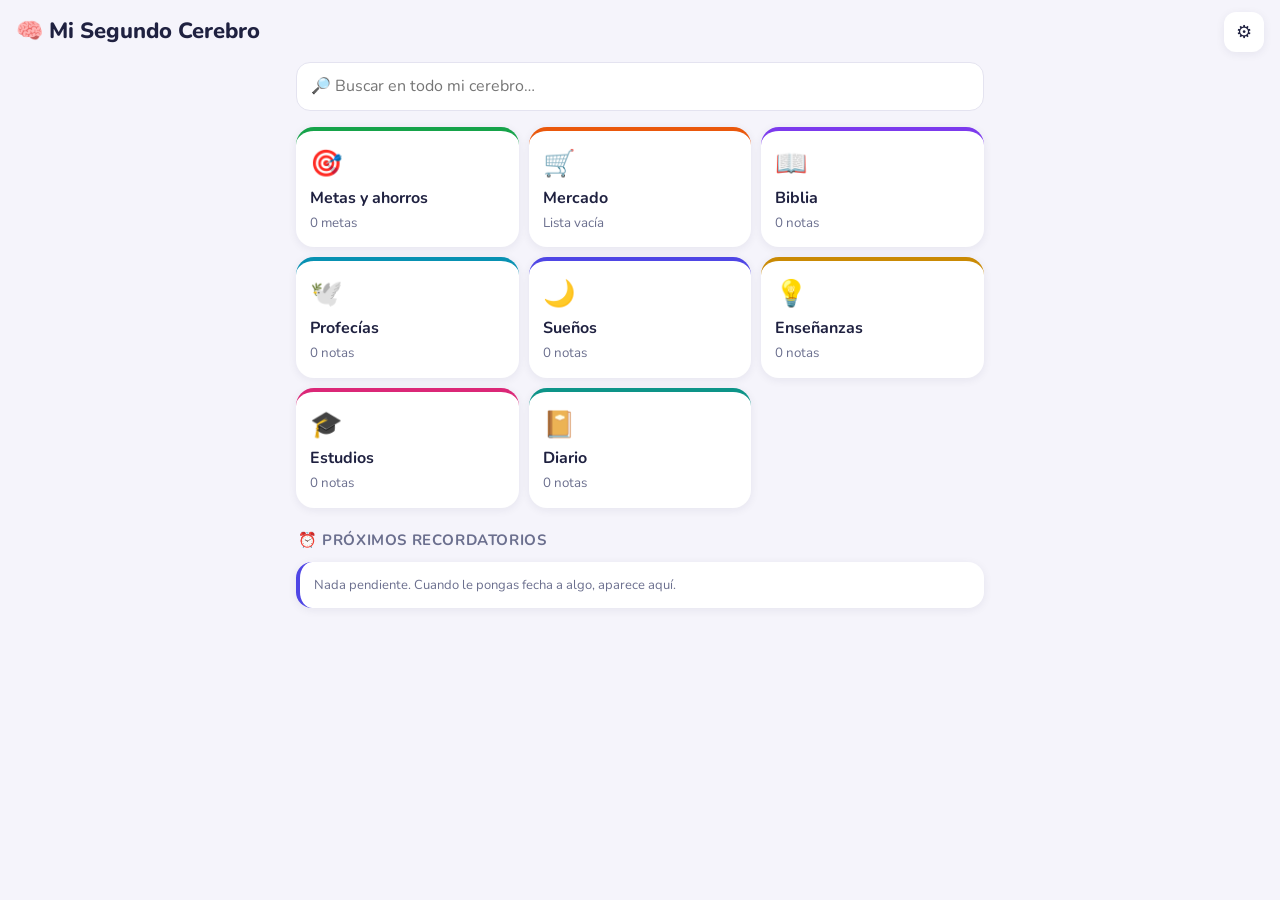
==== cerebro/index.html @ 1f5370c6 "Convertir Mi Segundo Cerebro en app instalable (PWA) que funciona sin internet Co-Authored-By: Claud" ====
<!doctype html>
<html lang="es">
<head>
<meta charset="utf-8">
<meta name="viewport" content="width=device-width, initial-scale=1, viewport-fit=cover">
<meta name="theme-color" content="#4f46e5">
<meta name="apple-mobile-web-app-capable" content="yes">
<meta name="mobile-web-app-capable" content="yes">
<meta name="apple-mobile-web-app-title" content="Mi Cerebro">
<link rel="manifest" href="manifest.webmanifest">
<link rel="icon" href="icon-192.png">
<link rel="apple-touch-icon" href="icon-192.png">
<title>Mi Segundo Cerebro</title>
<link rel="preconnect" href="https://fonts.googleapis.com">
<link rel="stylesheet" href="https://fonts.googleapis.com/css2?family=Nunito:wght@500;700;800&display=swap">
<style>
  /* Todo vive en el celular (localStorage). Cada sección es su propio cajón: nada se mezcla. */
  :root {
    --bg: #f5f4fb;
    --card: #ffffff;
    --ink: #1f2140;
    --soft: #6b6f8e;
    --line: #e4e3f0;
    --brand: #4f46e5;
    --brand-soft: #eceafd;
    --ok: #16a34a;
    --warn: #d97706;
    --danger: #dc2626;
    --shadow: 0 2px 10px rgba(31,33,64,.07);
    --font: "Nunito", ui-rounded, system-ui, sans-serif;
    color-scheme: light;
  }
  @media (prefers-color-scheme: dark) {
    :root:not([data-theme="light"]) {
      --bg: #12131f; --card: #1c1e2e; --ink: #ecebf7; --soft: #9a9cb8; --line: #2c2f45;
      --brand: #8b85ff; --brand-soft: #2a2950; --shadow: 0 2px 10px rgba(0,0,0,.3);
      color-scheme: dark;
    }
  }
  :root[data-theme="dark"] {
    --bg: #12131f; --card: #1c1e2e; --ink: #ecebf7; --soft: #9a9cb8; --line: #2c2f45;
    --brand: #8b85ff; --brand-soft: #2a2950; --shadow: 0 2px 10px rgba(0,0,0,.3);
    color-scheme: dark;
  }
  * { box-sizing: border-box; }
  [hidden] { display: none !important; }
  html, body { margin: 0; }
  body {
    background: var(--bg); color: var(--ink); font-family: var(--font);
    font-size: 16px; line-height: 1.45; min-height: 100vh;
    -webkit-tap-highlight-color: transparent;
  }
  button, input, textarea, select { font: inherit; color: inherit; }
  button { cursor: pointer; }

  header {
    position: sticky; top: 0; z-index: 5; background: var(--bg);
    padding: calc(12px + env(safe-area-inset-top)) 16px 10px;
    display: flex; align-items: center; gap: 10px;
  }
  header h1 { font-size: 22px; margin: 0; flex: 1; font-weight: 800; white-space: nowrap; overflow: hidden; text-overflow: ellipsis; }
  .icon-btn {
    border: 0; background: var(--card); width: 40px; height: 40px; border-radius: 12px;
    box-shadow: var(--shadow); font-size: 18px; display: grid; place-items: center; flex: none;
  }
  main { padding: 0 16px 110px; max-width: 720px; margin: 0 auto; }

  .search {
    width: 100%; border: 1px solid var(--line); background: var(--card); border-radius: 14px;
    padding: 12px 14px; margin-bottom: 16px; outline: none;
  }
  .search:focus, .field input:focus, .field textarea:focus, .field select:focus { border-color: var(--brand); }

  h2 { font-size: 15px; text-transform: uppercase; letter-spacing: .6px; color: var(--soft); margin: 22px 2px 10px; }

  .grid { display: grid; grid-template-columns: repeat(2, 1fr); gap: 10px; }
  @media (min-width: 560px) { .grid { grid-template-columns: repeat(3, 1fr); } }
  .tile {
    border: 0; text-align: left; background: var(--card); border-radius: 18px; padding: 14px;
    box-shadow: var(--shadow); display: flex; flex-direction: column; gap: 4px; min-height: 96px;
    border-top: 4px solid var(--c);
  }
  .tile .em { font-size: 26px; }
  .tile b { font-size: 16px; }
  .tile small { color: var(--soft); }

  .card {
    background: var(--card); border-radius: 16px; padding: 14px; box-shadow: var(--shadow);
    margin-bottom: 10px; border-left: 4px solid var(--c, var(--brand));
  }
  .card.tap { cursor: pointer; }
  .card h3 { margin: 0 0 2px; font-size: 17px; }
  .meta { color: var(--soft); font-size: 13px; display: flex; flex-wrap: wrap; gap: 6px 10px; align-items: center; }
  .body { margin-top: 6px; white-space: pre-wrap; word-wrap: break-word; }
  .clip { display: -webkit-box; -webkit-line-clamp: 4; -webkit-box-orient: vertical; overflow: hidden; }
  .badge { background: var(--brand-soft); color: var(--brand); border-radius: 999px; padding: 1px 9px; font-size: 12px; font-weight: 700; }
  .badge.ok { background: rgba(22,163,74,.13); color: var(--ok); }
  .badge.warn { background: rgba(217,119,6,.14); color: var(--warn); }
  .badge.late { background: rgba(220,38,38,.12); color: var(--danger); }

  .chips { display: flex; gap: 8px; overflow-x: auto; padding-bottom: 6px; margin-bottom: 8px; }
  .chip { border: 1px solid var(--line); background: var(--card); border-radius: 999px; padding: 6px 14px; white-space: nowrap; font-weight: 700; font-size: 14px; }
  .chip.on { background: var(--brand); color: #fff; border-color: var(--brand); }

  .empty { text-align: center; color: var(--soft); padding: 40px 20px; }
  .empty .em { font-size: 44px; display: block; margin-bottom: 6px; }

  .bar { height: 10px; background: var(--line); border-radius: 99px; overflow: hidden; margin: 10px 0 6px; }
  .bar > i { display: block; height: 100%; background: var(--ok); border-radius: 99px; transition: width .3s; }
  .row { display: flex; gap: 8px; flex-wrap: wrap; margin-top: 10px; }
  .btn { border: 0; border-radius: 12px; padding: 10px 14px; font-weight: 800; background: var(--brand-soft); color: var(--brand); }
  .btn.main { background: var(--brand); color: #fff; }
  .btn.danger { background: rgba(220,38,38,.1); color: var(--danger); }
  .btn.full { width: 100%; padding: 14px; font-size: 17px; }
  .plan { background: var(--bg); border-radius: 12px; padding: 10px 12px; font-size: 14px; margin-top: 8px; }

  .steps { list-style: none; padding: 0; margin: 10px 0 0; }
  .steps li, .shop li { display: flex; align-items: center; gap: 10px; padding: 7px 0; border-top: 1px solid var(--line); }
  .steps li:first-child { border-top: 0; }
  .done span { text-decoration: line-through; color: var(--soft); }
  input[type="checkbox"] { width: 22px; height: 22px; accent-color: var(--ok); flex: none; }

  .shop { list-style: none; padding: 0; margin: 0; background: var(--card); border-radius: 16px; box-shadow: var(--shadow); padding: 4px 14px; }
  .shop li:first-child { border-top: 0; }
  .shop li span { flex: 1; }
  .shop li small { color: var(--soft); }
  .x { border: 0; background: none; color: var(--soft); font-size: 18px; padding: 2px 6px; }
  .quick { display: flex; gap: 8px; margin-bottom: 12px; }
  .quick input { flex: 1; min-width: 0; border: 1px solid var(--line); background: var(--card); border-radius: 14px; padding: 12px 14px; outline: none; }
  .quick input.qty { flex: 0 0 74px; }

  .fab {
    position: fixed; right: 18px; bottom: calc(22px + env(safe-area-inset-bottom)); z-index: 6;
    width: 62px; height: 62px; border-radius: 20px; border: 0; background: var(--brand); color: #fff;
    font-size: 32px; box-shadow: 0 8px 22px rgba(79,70,229,.4);
  }

  .sheet-bg { position: fixed; inset: 0; background: rgba(10,10,25,.45); z-index: 20; display: none; align-items: flex-end; justify-content: center; }
  .sheet-bg.open { display: flex; }
  .sheet {
    background: var(--card); width: 100%; max-width: 640px; max-height: 92vh; overflow-y: auto;
    border-radius: 22px 22px 0 0; padding: 18px 16px calc(20px + env(safe-area-inset-bottom));
    animation: up .2s ease-out;
  }
  @keyframes up { from { transform: translateY(40px); opacity: .5; } }
  .sheet h2 { margin-top: 0; color: var(--ink); font-size: 19px; text-transform: none; letter-spacing: 0; }
  .field { display: block; margin-bottom: 12px; }
  .field span { display: block; font-size: 13px; font-weight: 700; color: var(--soft); margin-bottom: 4px; }
  .field input, .field textarea, .field select {
    width: 100%; border: 1px solid var(--line); background: var(--bg); border-radius: 12px; padding: 11px 12px; outline: none;
  }
  .field textarea { min-height: 120px; resize: vertical; }
  .two { display: grid; grid-template-columns: 1fr 1fr; gap: 10px; }

  .toast {
    position: fixed; left: 50%; bottom: calc(100px + env(safe-area-inset-bottom)); transform: translateX(-50%);
    background: var(--ink); color: var(--bg); padding: 10px 16px; border-radius: 12px; z-index: 30;
    font-weight: 700; max-width: calc(100% - 32px); display: none;
  }
  .toast.show { display: block; }
  a.link { color: var(--brand); font-weight: 700; text-decoration: none; font-size: 13px; }
</style>
</head>
<body>
<header>
  <button class="icon-btn" id="back" aria-label="Volver" hidden>←</button>
  <h1 id="title">🧠 Mi Segundo Cerebro</h1>
  <button class="icon-btn" id="menuBtn" aria-label="Opciones">⚙️</button>
</header>
<main id="view"></main>
<button class="fab" id="fab" aria-label="Agregar" hidden>+</button>
<div class="sheet-bg" id="sheetBg"><div class="sheet" id="sheet"></div></div>
<div class="toast" id="toast"></div>
<input type="file" id="importFile" accept="application/json" hidden>

<script>
// ---------- Secciones ----------
// Cada sección de notas define sus propios campos; "metas" y "mercado" tienen pantallas especiales.
const SECTIONS = {
  metas:      { name: 'Metas y ahorros', em: '🎯', c: '#16a34a', special: true },
  mercado:    { name: 'Mercado',         em: '🛒', c: '#ea580c', special: true },
  biblia:     { name: 'Biblia',          em: '📖', c: '#7c3aed', add: 'Nuevo estudio bíblico',
                fields: [
                  { k: 'ref', label: 'Cita (ej. Salmo 23:1-4)', title: true },
                  { k: 'verse', label: 'El versículo', type: 'area', small: true },
                  { k: 'body', label: 'Lo que Dios me enseñó / reflexión', type: 'area' },
                ] },
  profecias:  { name: 'Profecías',       em: '🕊️', c: '#0891b2', add: 'Nueva profecía',
                fields: [
                  { k: 'title', label: 'Título', title: true },
                  { k: 'who', label: '¿Quién la dio? / ¿Dónde?' },
                  { k: 'when', label: 'Fecha en que la recibí', type: 'date' },
                  { k: 'status', label: 'Estado', type: 'select', options: ['Esperando', 'En proceso', 'Cumplida'], filter: true },
                  { k: 'body', label: 'La profecía', type: 'area' },
                ] },
  suenos:     { name: 'Sueños',          em: '🌙', c: '#4f46e5', add: 'Nuevo sueño',
                fields: [
                  { k: 'title', label: 'Título del sueño', title: true },
                  { k: 'body', label: '¿Qué soñé?', type: 'area' },
                  { k: 'meaning', label: 'Interpretación / enseñanza', type: 'area', small: true },
                ] },
  ensenanzas: { name: 'Enseñanzas',      em: '💡', c: '#ca8a04', add: 'Nueva enseñanza',
                fields: [
                  { k: 'title', label: 'La enseñanza en una frase', title: true },
                  { k: 'source', label: '¿De quién o de dónde la aprendí?' },
                  { k: 'body', label: 'Detalles', type: 'area' },
                ] },
  estudios:   { name: 'Estudios',        em: '🎓', c: '#db2777', add: 'Nuevo apunte',
                fields: [
                  { k: 'subject', label: 'Materia', type: 'list', filter: true },
                  { k: 'title', label: 'Tema', title: true },
                  { k: 'body', label: 'Apuntes', type: 'area' },
                ] },
  diario:     { name: 'Diario',          em: '📔', c: '#0d9488', add: 'Escribir en el diario',
                fields: [
                  { k: 'mood', label: '¿Cómo me siento?', type: 'select', options: ['😀 Feliz', '🙏 Agradecido', '😌 En paz', '😐 Normal', '😔 Triste', '😤 Estresado'], filter: true },
                  { k: 'title', label: 'Título (opcional)', title: true },
                  { k: 'body', label: '¿Qué pasó hoy?', type: 'area' },
                ] },
};

// ---------- Datos ----------
const KEY = 'segundoCerebro.v1';
let db;
try { db = JSON.parse(localStorage.getItem(KEY)); } catch (e) {}
db = Object.assign({ notes: [], goals: [], shop: [], shopRemind: '', theme: '' }, db || {});
function save() {
  try { localStorage.setItem(KEY, JSON.stringify(db)); }
  catch (e) { toast('⚠️ No se pudo guardar. Haz una copia de seguridad.'); }
}
const uid = () => Date.now().toString(36) + Math.random().toString(36).slice(2, 7);

// ---------- Utilidades ----------
const $ = s => document.querySelector(s);
const esc = s => String(s ?? '').replace(/[&<>"']/g, c => ({ '&': '&amp;', '<': '&lt;', '>': '&gt;', '"': '&quot;', "'": '&#39;' }[c]));
const money = n => new Intl.NumberFormat('es-CO', { style: 'currency', currency: 'COP', maximumFractionDigits: 0 }).format(n || 0);
const num = v => Number(String(v).replace(/[^\d]/g, '')) || 0;
function fmtDate(d, withTime) {
  if (!d) return '';
  const dt = new Date(d.length === 10 ? d + 'T00:00' : d);
  const opt = { day: 'numeric', month: 'short', year: 'numeric' };
  if (withTime) Object.assign(opt, { hour: 'numeric', minute: '2-digit' });
  return dt.toLocaleString('es-CO', opt);
}
function daysUntil(d) {
  const t = new Date(d.length === 10 ? d + 'T23:59' : d) - new Date();
  return Math.ceil(t / 86400000);
}
function toast(msg) {
  const t = $('#toast'); t.textContent = msg; t.classList.add('show');
  clearTimeout(toast.t); toast.t = setTimeout(() => t.classList.remove('show'), 2600);
}
// Link para pasar el recordatorio a Google Calendar (así suena aunque la app esté cerrada).
function calLink(text, when, details) {
  const s = new Date(when.length === 10 ? when + 'T08:00' : when);
  const e = new Date(s.getTime() + 30 * 60000);
  const f = d => d.getFullYear() + String(d.getMonth() + 1).padStart(2, '0') + String(d.getDate()).padStart(2, '0') + 'T' +
    String(d.getHours()).padStart(2, '0') + String(d.getMinutes()).padStart(2, '0') + '00';
  return 'https://calendar.google.com/calendar/render?action=TEMPLATE&text=' + encodeURIComponent(text) +
    '&dates=' + f(s) + '/' + f(e) + '&details=' + encodeURIComponent(details || 'Desde Mi Segundo Cerebro');
}
function remindBadge(when) {
  if (!when) return '';
  const d = daysUntil(when);
  const cls = d < 0 ? 'late' : d <= 2 ? 'warn' : '';
  return `<span class="badge ${cls}">⏰ ${fmtDate(when, when.length > 10)}</span>`;
}
function noteTitle(n) {
  const sec = SECTIONS[n.sec];
  const tf = sec.fields.find(f => f.title);
  return n[tf.k] || (n.body || '').split('\n')[0].slice(0, 60) || 'Sin título';
}

// ---------- Navegación ----------
let route = { name: 'home' };
let filter = '';
function go(r) { route = r; filter = ''; render(); window.scrollTo(0, 0); }
$('#back').onclick = () => go({ name: 'home' });
window.addEventListener('popstate', () => { if (route.name !== 'home') go({ name: 'home' }); });

function render() {
  const home = route.name === 'home';
  $('#back').hidden = home;
  if (!home) history.replaceState(null, '', '#' + route.name);
  const sec = SECTIONS[route.name];
  $('#title').textContent = home ? '🧠 Mi Segundo Cerebro' : sec.em + ' ' + sec.name;
  $('#fab').hidden = home || route.name === 'mercado';
  const v = $('#view');
  if (home) v.innerHTML = homeView();
  else if (route.name === 'metas') v.innerHTML = goalsView();
  else if (route.name === 'mercado') v.innerHTML = shopView();
  else v.innerHTML = notesView(route.name);
  bindView();
}

// ---------- Inicio ----------
function upcoming() {
  const list = [];
  db.notes.forEach(n => n.remind && list.push({ when: n.remind, text: noteTitle(n), sec: n.sec, id: n.id }));
  db.goals.forEach(g => {
    if (g.remind) list.push({ when: g.remind, text: g.title, sec: 'metas', id: g.id });
    if (g.deadline && !goalDone(g)) list.push({ when: g.deadline, text: 'Fecha límite: ' + g.title, sec: 'metas', id: g.id });
  });
  if (db.shopRemind) list.push({ when: db.shopRemind, text: 'Ir a mercar', sec: 'mercado' });
  return list.filter(x => daysUntil(x.when) >= -1).sort((a, b) => new Date(a.when) - new Date(b.when)).slice(0, 6);
}
function homeView() {
  const counts = k => k === 'metas' ? db.goals.length : k === 'mercado' ? db.shop.filter(i => !i.done).length : db.notes.filter(n => n.sec === k).length;
  const label = (k, c) => k === 'mercado' ? (c ? `${c} por comprar` : 'Lista vacía') : `${c} ${k === 'metas' ? (c === 1 ? 'meta' : 'metas') : (c === 1 ? 'nota' : 'notas')}`;
  let h = `<input class="search" id="q" type="search" placeholder="🔎 Buscar en todo mi cerebro…" autocomplete="off">
    <div id="results"></div><div id="homeBody">
    <div class="grid">` +
    Object.entries(SECTIONS).map(([k, s]) => `<button class="tile" style="--c:${s.c}" data-go="${k}">
      <span class="em">${s.em}</span><b>${s.name}</b><small>${label(k, counts(k))}</small></button>`).join('') + `</div>`;

  const up = upcoming();
  h += `<h2>⏰ Próximos recordatorios</h2>`;
  h += up.length ? up.map(x => `<div class="card tap" style="--c:${SECTIONS[x.sec].c}" data-go="${x.sec}">
      <div class="meta">${SECTIONS[x.sec].em} ${SECTIONS[x.sec].name} ${remindBadge(x.when)}</div><h3>${esc(x.text)}</h3></div>`).join('')
    : `<div class="card"><div class="meta">Nada pendiente. Cuando le pongas fecha a algo, aparece aquí.</div></div>`;

  const active = db.goals.filter(g => g.target && !goalDone(g));
  if (active.length) {
    h += `<h2>🎯 Cómo voy con mis ahorros</h2>` + active.slice(0, 3).map(g => {
      const p = pct(g);
      return `<div class="card tap" style="--c:${SECTIONS.metas.c}" data-go="metas"><h3>${esc(g.title)}</h3>
        <div class="bar"><i style="width:${p}%"></i></div>
        <div class="meta">${money(saved(g))} de ${money(g.target)} · ${p}%</div></div>`;
    }).join('');
  }
  return h + `</div>`;
}
function searchResults(q) {
  q = q.trim().toLowerCase();
  if (!q) return '';
  const hits = [];
  db.notes.forEach(n => {
    const text = SECTIONS[n.sec].fields.map(f => n[f.k] || '').join(' ').toLowerCase();
    if (text.includes(q)) hits.push(noteCard(n, true));
  });
  db.goals.forEach(g => { if ((g.title + ' ' + (g.why || '')).toLowerCase().includes(q)) hits.push(`<div class="card tap" style="--c:${SECTIONS.metas.c}" data-go="metas"><div class="meta">🎯 Meta</div><h3>${esc(g.title)}</h3></div>`); });
  db.shop.forEach(i => { if (i.name.toLowerCase().includes(q)) hits.push(`<div class="card tap" style="--c:${SECTIONS.mercado.c}" data-go="mercado"><div class="meta">🛒 Mercado</div><h3>${esc(i.name)}</h3></div>`); });
  return `<h2>${hits.length} resultado${hits.length === 1 ? '' : 's'}</h2>` + (hits.join('') || `<div class="empty">No encontré nada con “${esc(q)}”.</div>`);
}

// ---------- Notas (Biblia, Profecías, Sueños, Enseñanzas, Estudios, Diario) ----------
function noteCard(n, showSec) {
  const sec = SECTIONS[n.sec];
  const extra = sec.fields.filter(f => !f.title && f.k !== 'body' && n[f.k] && f.type !== 'area')
    .map(f => f.type === 'date' ? `<span>📅 ${fmtDate(n[f.k])}</span>` : `<span class="badge ${n[f.k] === 'Cumplida' ? 'ok' : ''}">${esc(n[f.k])}</span>`).join('');
  const preview = [n.verse ? '“' + n.verse + '”' : '', n.body, n.meaning ? '💭 ' + n.meaning : ''].filter(Boolean).join('\n\n');
  return `<div class="card tap" style="--c:${sec.c}" data-edit="${n.id}">
    <div class="meta">${showSec ? sec.em + ' ' + sec.name + ' ·' : ''} <span>${fmtDate(n.created)}</span> ${extra} ${remindBadge(n.remind)}</div>
    <h3>${esc(noteTitle(n))}</h3>
    ${preview ? `<div class="body clip">${esc(preview)}</div>` : ''}</div>`;
}
function notesView(k) {
  const sec = SECTIONS[k];
  let notes = db.notes.filter(n => n.sec === k).sort((a, b) => b.created.localeCompare(a.created));
  const ff = sec.fields.find(f => f.filter);
  let h = '';
  if (ff) {
    const vals = [...new Set(notes.map(n => n[ff.k]).filter(Boolean))];
    if (vals.length) h += `<div class="chips"><button class="chip ${!filter ? 'on' : ''}" data-filter="">Todas</button>` +
      vals.map(v => `<button class="chip ${filter === v ? 'on' : ''}" data-filter="${esc(v)}">${esc(v)}</button>`).join('') + `</div>`;
    if (filter) notes = notes.filter(n => n[ff.k] === filter);
  }
  return h + (notes.map(n => noteCard(n)).join('') ||
    `<div class="empty"><span class="em">${sec.em}</span>Aún no hay nada aquí.<br>Toca <b>+</b> para empezar.</div>`);
}
function noteForm(k, n) {
  const sec = SECTIONS[k];
  n = n || {};
  const fieldHtml = f => {
    const v = esc(n[f.k] || '');
    let input;
    if (f.type === 'area') input = `<textarea name="${f.k}" ${f.small ? 'style="min-height:80px"' : ''}>${v}</textarea>`;
    else if (f.type === 'select') input = `<select name="${f.k}"><option value=""></option>${f.options.map(o => `<option ${n[f.k] === o ? 'selected' : ''}>${o}</option>`).join('')}</select>`;
    else if (f.type === 'date') input = `<input type="date" name="${f.k}" value="${v}">`;
    else if (f.type === 'list') {
      const opts = [...new Set(db.notes.filter(x => x.sec === k).map(x => x[f.k]).filter(Boolean))];
      input = `<input name="${f.k}" value="${v}" list="dl-${f.k}" autocomplete="off"><datalist id="dl-${f.k}">${opts.map(o => `<option value="${esc(o)}">`).join('')}</datalist>`;
    } else input = `<input name="${f.k}" value="${v}" autocomplete="off">`;
    return `<label class="field"><span>${f.label}</span>${input}</label>`;
  };
  openSheet(`<h2>${n.id ? sec.em + ' Editar' : sec.em + ' ' + sec.add}</h2>
    <form id="f">${sec.fields.map(fieldHtml).join('')}
      <label class="field"><span>⏰ Recordármelo (opcional)</span><input type="datetime-local" name="remind" value="${esc(n.remind || '')}"></label>
      ${n.remind ? `<p><a class="link" target="_blank" rel="noopener" href="${calLink(noteTitle(n), n.remind)}">📅 Pasar recordatorio a Google Calendar</a></p>` : ''}
      <button class="btn main full">Guardar</button>
      ${n.id ? `<div class="row"><button type="button" class="btn danger" id="del">🗑️ Borrar</button></div>` : ''}
    </form>`);
  $('#f').onsubmit = e => {
    e.preventDefault();
    const data = Object.fromEntries(new FormData(e.target));
    if (!Object.entries(data).some(([key, val]) => key !== 'remind' && val.trim())) return toast('Escribe algo primero 🙂');
    if (n.id) { if (data.remind !== n.remind) n.notified = false; Object.assign(n, data); }
    else db.notes.push({ id: uid(), sec: k, created: new Date().toISOString(), ...data });
    save(); closeSheet(); render(); toast('Guardado ✅');
  };
  if (n.id) $('#del').onclick = () => {
    if (!confirm('¿Borrar esta nota?')) return;
    db.notes = db.notes.filter(x => x.id !== n.id); save(); closeSheet(); render(); toast('Borrada');
  };
}

// ---------- Metas y ahorros ----------
const saved = g => (g.deposits || []).reduce((s, d) => s + d.amt, 0);
const pct = g => g.target ? Math.min(100, Math.round(saved(g) / g.target * 100)) : stepsPct(g);
const stepsPct = g => (g.steps || []).length ? Math.round(g.steps.filter(s => s.done).length / g.steps.length * 100) : 0;
const goalDone = g => g.target ? saved(g) >= g.target : (g.steps || []).length > 0 && g.steps.every(s => s.done);

// Cuánto hay que guardar por semana/mes para llegar a tiempo.
function savingPlan(g) {
  const left = g.target - saved(g);
  if (left <= 0) return '🎉 ¡Meta cumplida! Gloria a Dios.';
  if (!g.deadline) return `Te faltan <b>${money(left)}</b>. Ponle una fecha límite y te digo cuánto guardar.`;
  const days = daysUntil(g.deadline);
  if (days <= 0) return `⚠️ Se pasó la fecha y faltan <b>${money(left)}</b>. Cambia la fecha y sigue con toda.`;
  const weeks = Math.max(1, days / 7), months = Math.max(1, days / 30.4);
  return `Faltan <b>${money(left)}</b> en ${days} día${days === 1 ? '' : 's'}.<br>
    Guarda <b>${money(Math.ceil(left / weeks))}</b> por semana` + (days > 45 ? ` o <b>${money(Math.ceil(left / months))}</b> al mes.` : '.');
}
function goalsView() {
  if (!db.goals.length) return `<div class="empty"><span class="em">🎯</span>¿Qué quieres lograr?<br>Toca <b>+</b> y crea tu primera meta.<br><small>Puede ser de ahorro (con plata) o de pasos.</small></div>`;
  const sorted = [...db.goals].sort((a, b) => goalDone(a) - goalDone(b));
  return sorted.map(g => {
    const p = pct(g), done = goalDone(g);
    return `<div class="card" style="--c:${SECTIONS.metas.c}">
      <div class="meta">${done ? '<span class="badge ok">✅ Cumplida</span>' : ''}
        ${g.deadline ? `<span>🏁 ${fmtDate(g.deadline)}</span>` : ''} ${remindBadge(g.remind)}</div>
      <h3>${esc(g.title)}</h3>
      ${g.why ? `<div class="body" style="color:var(--soft)">${esc(g.why)}</div>` : ''}
      ${g.target || (g.steps || []).length ? `<div class="bar"><i style="width:${p}%"></i></div>` : ''}
      ${g.target ? `<div class="meta">${money(saved(g))} de ${money(g.target)} · ${p}%</div><div class="plan">${savingPlan(g)}</div>` : ''}
      ${(g.steps || []).length ? `<ul class="steps">${g.steps.map((s, i) => `<li class="${s.done ? 'done' : ''}">
        <input type="checkbox" data-step="${g.id}:${i}" ${s.done ? 'checked' : ''}><span>${esc(s.text)}</span></li>`).join('')}</ul>` : ''}
      <div class="row">
        ${g.target ? `<button class="btn main" data-deposit="${g.id}">💰 Abonar</button>` : ''}
        <button class="btn" data-goal="${g.id}">✏️ Editar</button>
        ${(g.deposits || []).length ? `<button class="btn" data-history="${g.id}">📜 Abonos</button>` : ''}
      </div></div>`;
  }).join('');
}
function goalForm(g) {
  g = g || {};
  openSheet(`<h2>🎯 ${g.id ? 'Editar meta' : 'Nueva meta'}</h2>
    <form id="f">
      <label class="field"><span>¿Qué quiero lograr?</span><input name="title" value="${esc(g.title || '')}" required placeholder="Ej. Comprar una moto"></label>
      <label class="field"><span>¿Por qué es importante para mí?</span><textarea name="why" style="min-height:70px">${esc(g.why || '')}</textarea></label>
      <div class="two">
        <label class="field"><span>💰 Plata que necesito</span><input name="target" inputmode="numeric" value="${g.target || ''}" placeholder="0 si no es de plata"></label>
        <label class="field"><span>🏁 Fecha límite</span><input type="date" name="deadline" value="${esc(g.deadline || '')}"></label>
      </div>
      <label class="field"><span>✅ Pasos (uno por línea)</span><textarea name="steps" style="min-height:90px" placeholder="Abrir cuenta de ahorros&#10;Dejar de gastar en…">${esc((g.steps || []).map(s => s.text).join('\n'))}</textarea></label>
      <label class="field"><span>⏰ Recordármelo (ej. el día de pago)</span><input type="datetime-local" name="remind" value="${esc(g.remind || '')}"></label>
      ${g.remind ? `<p><a class="link" target="_blank" rel="noopener" href="${calLink('Meta: ' + g.title, g.remind, 'Abonar a mi meta')}">📅 Pasar recordatorio a Google Calendar</a></p>` : ''}
      <button class="btn main full">Guardar</button>
      ${g.id ? `<div class="row"><button type="button" class="btn danger" id="del">🗑️ Borrar meta</button></div>` : ''}
    </form>`);
  $('#f').onsubmit = e => {
    e.preventDefault();
    const d = Object.fromEntries(new FormData(e.target));
    const old = g.steps || [];
    const steps = d.steps.split('\n').map(s => s.trim()).filter(Boolean)
      .map(text => ({ text, done: !!(old.find(o => o.text === text) || {}).done }));
    if (g.id && d.remind !== g.remind) g.notified = false;
    const item = Object.assign(g.id ? g : { id: uid(), created: new Date().toISOString(), deposits: [] },
      { title: d.title.trim(), why: d.why, target: num(d.target), deadline: d.deadline, remind: d.remind, steps });
    if (!g.id) db.goals.push(item);
    save(); closeSheet(); render(); toast('Meta guardada 🎯');
  };
  if (g.id) $('#del').onclick = () => {
    if (!confirm('¿Borrar esta meta y sus abonos?')) return;
    db.goals = db.goals.filter(x => x.id !== g.id); save(); closeSheet(); render();
  };
}
function depositForm(g) {
  openSheet(`<h2>💰 Abonar a “${esc(g.title)}”</h2>
    <form id="f">
      <label class="field"><span>¿Cuánto guardaste?</span><input name="amt" inputmode="numeric" required autofocus placeholder="Ej. 50000"></label>
      <label class="field"><span>Nota (opcional)</span><input name="note" placeholder="Ej. de la quincena"></label>
      <p class="meta">Si te tocó sacar plata, escribe el valor con un menos adelante (ej. -20000).</p>
      <button class="btn main full">Guardar abono</button>
    </form>`);
  $('#f').onsubmit = e => {
    e.preventDefault();
    const d = Object.fromEntries(new FormData(e.target));
    const amt = num(d.amt) * (d.amt.trim().startsWith('-') ? -1 : 1);
    if (!amt) return toast('Escribe un valor');
    (g.deposits = g.deposits || []).push({ amt, note: d.note, date: new Date().toISOString() });
    save(); closeSheet(); render();
    toast(goalDone(g) ? '🎉 ¡Cumpliste la meta!' : 'Abono guardado 💪');
  };
}
function historySheet(g) {
  openSheet(`<h2>📜 Abonos de “${esc(g.title)}”</h2>
    <ul class="steps">${[...g.deposits].reverse().map(d => `<li><span style="flex:1"><b>${money(d.amt)}</b> ${d.note ? '· ' + esc(d.note) : ''}<br><small class="meta">${fmtDate(d.date, true)}</small></span>
      <button class="x" data-deldep="${d.date}">✕</button></li>`).join('')}</ul>
    <div class="row"><button class="btn full" id="close">Cerrar</button></div>`);
  $('#close').onclick = closeSheet;
  $('#sheet').querySelectorAll('[data-deldep]').forEach(b => b.onclick = () => {
    if (!confirm('¿Borrar este abono?')) return;
    g.deposits = g.deposits.filter(d => d.date !== b.dataset.deldep); save(); render(); g.deposits.length ? historySheet(g) : closeSheet();
  });
}

// ---------- Mercado ----------
function shopView() {
  const pend = db.shop.filter(i => !i.done), got = db.shop.filter(i => i.done);
  const li = i => `<li class="${i.done ? 'done' : ''}"><input type="checkbox" data-shop="${i.id}" ${i.done ? 'checked' : ''}>
    <span>${esc(i.name)}</span>${i.qty ? `<small>${esc(i.qty)}</small>` : ''}<button class="x" data-delshop="${i.id}" aria-label="Quitar">✕</button></li>`;
  return `<form class="quick" id="shopForm">
      <input name="name" placeholder="¿Qué hay que comprar?" autocomplete="off" required>
      <input name="qty" class="qty" placeholder="Cant.">
      <button class="btn main">＋</button></form>
    <label class="field"><span>⏰ ¿Cuándo voy a mercar?</span><input type="datetime-local" id="shopRemind" value="${esc(db.shopRemind)}"></label>
    ${db.shopRemind ? `<p style="margin-top:-6px"><a class="link" target="_blank" rel="noopener" href="${calLink('Ir a mercar', db.shopRemind, pend.map(i => '• ' + i.name + (i.qty ? ' (' + i.qty + ')' : '')).join('\n'))}">📅 Pasar a Google Calendar con la lista</a></p>` : ''}
    <h2>Por comprar (${pend.length})</h2>
    ${pend.length ? `<ul class="shop">${pend.map(li).join('')}</ul>` : `<div class="empty"><span class="em">🛒</span>Todo comprado. ¡Bien ahí!</div>`}
    ${got.length ? `<h2>Ya en el carrito (${got.length})</h2><ul class="shop">${got.map(li).join('')}</ul>
      <div class="row"><button class="btn" id="clearShop">🧹 Borrar lo comprado</button></div>` : ''}`;
}

// ---------- Eventos de la vista ----------
function bindView() {
  const v = $('#view');
  v.querySelectorAll('[data-go]').forEach(b => b.onclick = () => go({ name: b.dataset.go }));
  v.querySelectorAll('[data-edit]').forEach(b => b.onclick = () => { const n = db.notes.find(x => x.id === b.dataset.edit); noteForm(n.sec, n); });
  v.querySelectorAll('[data-filter]').forEach(b => b.onclick = () => { filter = b.dataset.filter; render(); });
  v.querySelectorAll('[data-goal]').forEach(b => b.onclick = () => goalForm(db.goals.find(g => g.id === b.dataset.goal)));
  v.querySelectorAll('[data-deposit]').forEach(b => b.onclick = () => depositForm(db.goals.find(g => g.id === b.dataset.deposit)));
  v.querySelectorAll('[data-history]').forEach(b => b.onclick = () => historySheet(db.goals.find(g => g.id === b.dataset.history)));
  v.querySelectorAll('[data-step]').forEach(c => c.onchange = () => {
    const [id, i] = c.dataset.step.split(':'); const g = db.goals.find(x => x.id === id);
    g.steps[i].done = c.checked; save(); render(); if (goalDone(g)) toast('🎉 ¡Cumpliste la meta!');
  });
  v.querySelectorAll('[data-shop]').forEach(c => c.onchange = () => { db.shop.find(i => i.id === c.dataset.shop).done = c.checked; save(); render(); });
  v.querySelectorAll('[data-delshop]').forEach(b => b.onclick = () => { db.shop = db.shop.filter(i => i.id !== b.dataset.delshop); save(); render(); });
  const sf = $('#shopForm');
  if (sf) {
    sf.onsubmit = e => {
      e.preventDefault(); const d = Object.fromEntries(new FormData(sf));
      db.shop.push({ id: uid(), name: d.name.trim(), qty: d.qty.trim(), done: false }); save(); render(); $('#shopForm input').focus();
    };
    $('#shopRemind').onchange = e => { db.shopRemind = e.target.value; db.shopNotified = false; save(); render(); };
    const cl = $('#clearShop'); if (cl) cl.onclick = () => { db.shop = db.shop.filter(i => !i.done); save(); render(); };
  }
  const q = $('#q');
  if (q) q.oninput = () => {
    $('#results').innerHTML = searchResults(q.value);
    $('#homeBody').hidden = !!q.value.trim();
    $('#results').querySelectorAll('[data-edit]').forEach(b => b.onclick = () => { const n = db.notes.find(x => x.id === b.dataset.edit); noteForm(n.sec, n); });
    $('#results').querySelectorAll('[data-go]').forEach(b => b.onclick = () => go({ name: b.dataset.go }));
  };
}
$('#fab').onclick = () => route.name === 'metas' ? goalForm() : noteForm(route.name);

// ---------- Hoja (formularios) ----------
function openSheet(html) { $('#sheet').innerHTML = html; $('#sheetBg').classList.add('open'); }
function closeSheet() { $('#sheetBg').classList.remove('open'); }
$('#sheetBg').onclick = e => { if (e.target.id === 'sheetBg') closeSheet(); };

// ---------- Opciones: copia de seguridad, tema, notificaciones ----------
$('#menuBtn').onclick = () => {
  const notif = 'Notification' in window;
  openSheet(`<h2>⚙️ Opciones</h2>
    <p class="meta">Todo se guarda en este celular. Haz una copia de seguridad de vez en cuando para no perder nada (guárdala en Drive o mándatela por WhatsApp).</p>
    <div class="row"><button class="btn main" id="exp">⬇️ Descargar copia</button><button class="btn" id="imp">⬆️ Restaurar copia</button></div>
    <h2 style="margin-top:20px">Recordatorios</h2>
    <p class="meta">Con la app abierta te aviso cuando llegue la hora. Para que suene aunque esté cerrada, usa el botón “Pasar a Google Calendar” de cada recordatorio.</p>
    ${notif ? `<div class="row"><button class="btn" id="perm">🔔 ${Notification.permission === 'granted' ? 'Avisos activados' : 'Activar avisos'}</button></div>` : ''}
    <h2 style="margin-top:20px">Apariencia</h2>
    <div class="chips">${[['', 'Automático'], ['light', '☀️ Claro'], ['dark', '🌙 Oscuro']].map(([v, l]) => `<button class="chip ${db.theme === v ? 'on' : ''}" data-theme="${v}">${l}</button>`).join('')}</div>
    <div class="row"><button class="btn full" id="close">Listo</button></div>`);
  $('#close').onclick = closeSheet;
  $('#exp').onclick = () => {
    const a = document.createElement('a');
    a.href = URL.createObjectURL(new Blob([JSON.stringify(db, null, 1)], { type: 'application/json' }));
    a.download = 'segundo-cerebro-' + new Date().toISOString().slice(0, 10) + '.json'; a.click();
  };
  $('#imp').onclick = () => $('#importFile').click();
  if (notif) $('#perm').onclick = () => Notification.requestPermission().then(p => { toast(p === 'granted' ? 'Avisos activados 🔔' : 'No se dio permiso'); closeSheet(); });
  $('#sheet').querySelectorAll('[data-theme]').forEach(b => b.onclick = () => { db.theme = b.dataset.theme; save(); applyTheme(); $('#menuBtn').onclick(); });
};
$('#importFile').onchange = e => {
  const file = e.target.files[0]; if (!file) return;
  file.text().then(t => {
    const data = JSON.parse(t);
    if (!Array.isArray(data.notes) || !confirm('Esto reemplaza lo que tienes ahora con la copia. ¿Seguir?')) return;
    db = Object.assign({ notes: [], goals: [], shop: [], shopRemind: '', theme: '' }, data);
    save(); applyTheme(); closeSheet(); go({ name: 'home' }); toast('Copia restaurada ✅');
  }).catch(() => toast('Ese archivo no es una copia válida'));
  e.target.value = '';
};
function applyTheme() {
  if (db.theme) document.documentElement.dataset.theme = db.theme;
  else delete document.documentElement.dataset.theme;
}

// ---------- Avisos con la app abierta ----------
// El service worker deja la app instalada en el celular y funcionando sin internet.
let swReg = null;
if ('serviceWorker' in navigator && location.protocol !== 'file:') {
  navigator.serviceWorker.register('sw.js').then(r => { swReg = r; }).catch(() => {});
}
function checkReminders() {
  const now = new Date();
  const due = [];
  const isDue = w => w && new Date(w.length === 10 ? w + 'T08:00' : w) <= now;
  db.notes.forEach(n => { if (isDue(n.remind) && !n.notified) { n.notified = true; due.push(SECTIONS[n.sec].em + ' ' + noteTitle(n)); } });
  db.goals.forEach(g => { if (isDue(g.remind) && !g.notified) { g.notified = true; due.push('🎯 ' + g.title); } });
  if (isDue(db.shopRemind) && !db.shopNotified) { db.shopNotified = true; due.push('🛒 Ir a mercar'); }
  if (!due.length) return;
  save();
  due.forEach(text => {
    toast('⏰ ' + text);
    if ('Notification' in window && Notification.permission === 'granted') {
      const opts = { body: text, icon: 'icon-192.png', badge: 'icon-192.png' };
      if (swReg) swReg.showNotification('Mi Segundo Cerebro', opts).catch(() => {});
      else try { new Notification('Mi Segundo Cerebro', opts); } catch (e) {}
    }
  });
}

// ---------- Arranque ----------
applyTheme();
const start = location.hash.slice(1);
if (SECTIONS[start]) route = { name: start };
history.pushState(null, '', location.href);
render();
checkReminders();
setInterval(checkReminders, 30000);
</script>
</body>
</html>
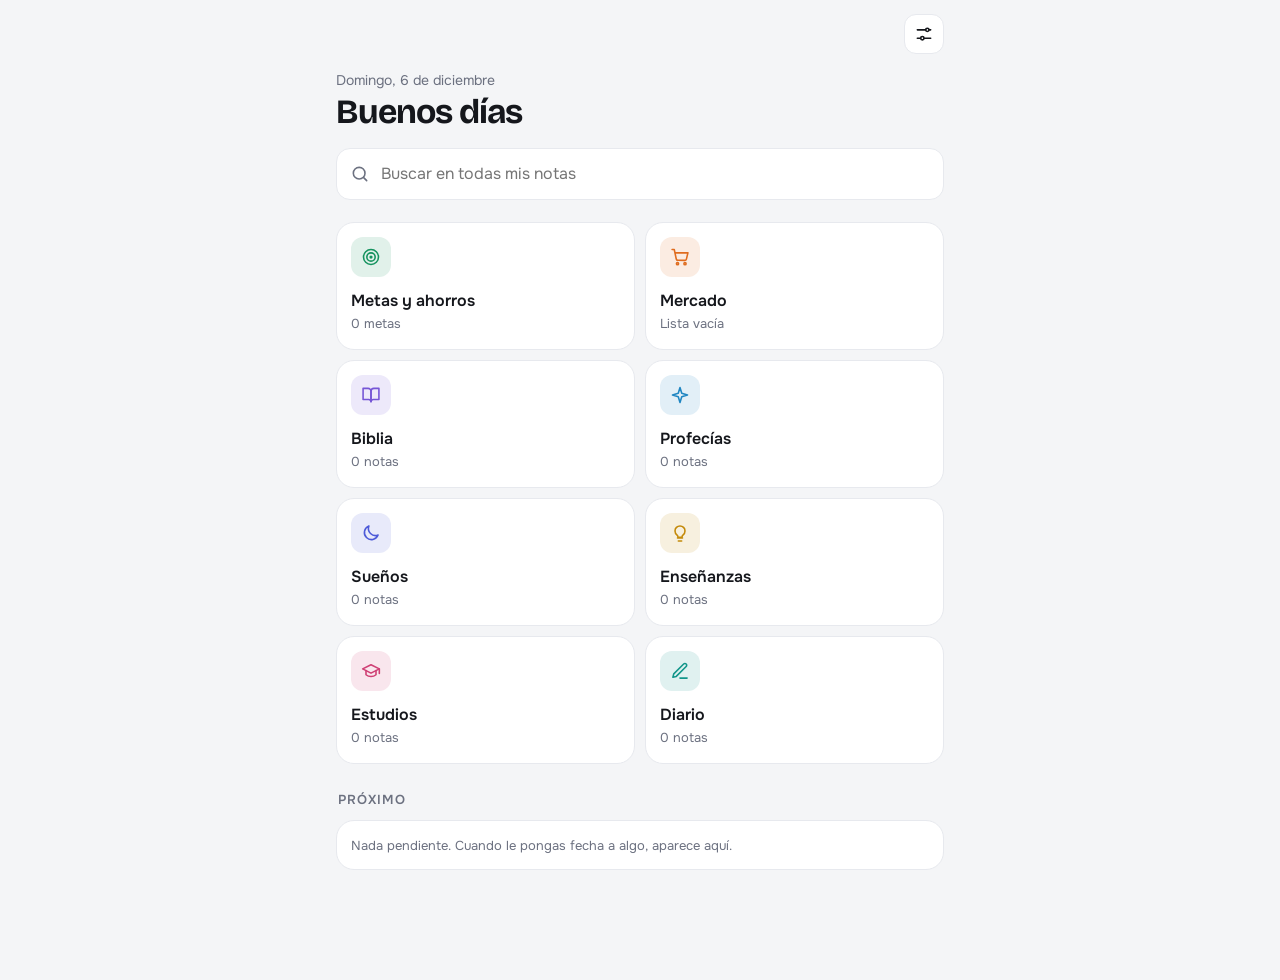
==== commit adeb1ed5: "Rediseño más moderno y limpio: íconos de línea, nueva tipografía, notas por mes Co-Authored-By: Clau" ====
--- a/cerebro/index.html
+++ b/cerebro/index.html
@@ -3,221 +3,331 @@
 <head>
 <meta charset="utf-8">
 <meta name="viewport" content="width=device-width, initial-scale=1, viewport-fit=cover">
-<meta name="theme-color" content="#4f46e5">
+<meta name="theme-color" content="#f4f5f7" media="(prefers-color-scheme: light)">
+<meta name="theme-color" content="#0f1115" media="(prefers-color-scheme: dark)">
 <meta name="apple-mobile-web-app-capable" content="yes">
 <meta name="mobile-web-app-capable" content="yes">
 <meta name="apple-mobile-web-app-title" content="Mi Cerebro">
+<meta name="apple-mobile-web-app-status-bar-style" content="default">
 <link rel="manifest" href="manifest.webmanifest">
 <link rel="icon" href="icon-192.png">
 <link rel="apple-touch-icon" href="icon-192.png">
 <title>Mi Segundo Cerebro</title>
+<meta name="claude:viewport-fit-sides" content="cover">
 <link rel="preconnect" href="https://fonts.googleapis.com">
-<link rel="stylesheet" href="https://fonts.googleapis.com/css2?family=Nunito:wght@500;700;800&display=swap">
+<link rel="stylesheet" href="https://fonts.googleapis.com/css2?family=Bricolage+Grotesque:opsz,wght@12..96,600;12..96,700&family=Onest:wght@400;500;600&display=swap">
 <style>
-  /* Todo vive en el celular (localStorage). Cada sección es su propio cajón: nada se mezcla. */
+  /* Una columna tipo app: encabezado grande, superficies blancas planas, cada sección con su color solo en el ícono. */
   :root {
-    --bg: #f5f4fb;
-    --card: #ffffff;
-    --ink: #1f2140;
-    --soft: #6b6f8e;
-    --line: #e4e3f0;
-    --brand: #4f46e5;
-    --brand-soft: #eceafd;
-    --ok: #16a34a;
-    --warn: #d97706;
-    --danger: #dc2626;
-    --shadow: 0 2px 10px rgba(31,33,64,.07);
-    --font: "Nunito", ui-rounded, system-ui, sans-serif;
+    --bg: #f4f5f7;
+    --surface: #ffffff;
+    --ink: #15171c;
+    --muted: #6c7180;
+    --line: #e7e9ee;
+    --field: #f1f2f5;
+    --on-ink: #ffffff;
+    --good: #138a5a;
+    --warn: #b86e00;
+    --bad: #cf3b3b;
+    --display: "Bricolage Grotesque", "Avenir Next", system-ui, sans-serif;
+    --text: "Onest", system-ui, -apple-system, "Segoe UI", sans-serif;
+    --r: 18px;
     color-scheme: light;
   }
   @media (prefers-color-scheme: dark) {
     :root:not([data-theme="light"]) {
-      --bg: #12131f; --card: #1c1e2e; --ink: #ecebf7; --soft: #9a9cb8; --line: #2c2f45;
-      --brand: #8b85ff; --brand-soft: #2a2950; --shadow: 0 2px 10px rgba(0,0,0,.3);
+      --bg: #0f1115; --surface: #181b21; --ink: #eef0f4; --muted: #8f95a3; --line: #262a33;
+      --field: #20242c; --on-ink: #0f1115; --good: #3fc68b; --warn: #f0a63a; --bad: #f06a6a;
       color-scheme: dark;
     }
   }
   :root[data-theme="dark"] {
-    --bg: #12131f; --card: #1c1e2e; --ink: #ecebf7; --soft: #9a9cb8; --line: #2c2f45;
-    --brand: #8b85ff; --brand-soft: #2a2950; --shadow: 0 2px 10px rgba(0,0,0,.3);
+    --bg: #0f1115; --surface: #181b21; --ink: #eef0f4; --muted: #8f95a3; --line: #262a33;
+    --field: #20242c; --on-ink: #0f1115; --good: #3fc68b; --warn: #f0a63a; --bad: #f06a6a;
     color-scheme: dark;
   }
   * { box-sizing: border-box; }
   [hidden] { display: none !important; }
   html, body { margin: 0; }
   body {
-    background: var(--bg); color: var(--ink); font-family: var(--font);
-    font-size: 16px; line-height: 1.45; min-height: 100vh;
-    -webkit-tap-highlight-color: transparent;
-  }
+    background: var(--bg); color: var(--ink); font-family: var(--text);
+    font-size: 16px; line-height: 1.5; min-height: 100vh;
+    -webkit-font-smoothing: antialiased; -webkit-tap-highlight-color: transparent;
+  }
+  body::before { content: ""; position: fixed; inset: 0 0 auto; height: env(safe-area-inset-top, 0px); z-index: 10; background: var(--bg); }
   button, input, textarea, select { font: inherit; color: inherit; }
   button { cursor: pointer; }
-
-  header {
-    position: sticky; top: 0; z-index: 5; background: var(--bg);
-    padding: calc(12px + env(safe-area-inset-top)) 16px 10px;
-    display: flex; align-items: center; gap: 10px;
-  }
-  header h1 { font-size: 22px; margin: 0; flex: 1; font-weight: 800; white-space: nowrap; overflow: hidden; text-overflow: ellipsis; }
+  :focus-visible { outline: 2px solid var(--ink); outline-offset: 2px; }
+  svg.i { width: 20px; height: 20px; fill: none; stroke: currentColor; stroke-width: 1.9; stroke-linecap: round; stroke-linejoin: round; flex: none; }
+
+  .wrap { max-width: 640px; margin: 0 auto; padding-left: max(16px, env(safe-area-inset-left, 0px)); padding-right: max(16px, env(safe-area-inset-right, 0px)); }
+
+  /* Encabezado */
+  header { position: sticky; top: env(safe-area-inset-top, 0px); z-index: 5; background: var(--bg); }
+  header .wrap { display: flex; align-items: center; gap: 10px; padding-block: 14px 10px; }
+  .htitle { flex: 1; min-width: 0; }
+  .htitle h1 { font-family: var(--display); font-weight: 700; font-size: 22px; letter-spacing: -.02em; margin: 0; line-height: 1.2; white-space: nowrap; overflow: hidden; text-overflow: ellipsis; }
+  .htitle p { margin: 0; color: var(--muted); font-size: 13px; }
   .icon-btn {
-    border: 0; background: var(--card); width: 40px; height: 40px; border-radius: 12px;
-    box-shadow: var(--shadow); font-size: 18px; display: grid; place-items: center; flex: none;
-  }
-  main { padding: 0 16px 110px; max-width: 720px; margin: 0 auto; }
-
-  .search {
-    width: 100%; border: 1px solid var(--line); background: var(--card); border-radius: 14px;
-    padding: 12px 14px; margin-bottom: 16px; outline: none;
-  }
-  .search:focus, .field input:focus, .field textarea:focus, .field select:focus { border-color: var(--brand); }
-
-  h2 { font-size: 15px; text-transform: uppercase; letter-spacing: .6px; color: var(--soft); margin: 22px 2px 10px; }
-
-  .grid { display: grid; grid-template-columns: repeat(2, 1fr); gap: 10px; }
-  @media (min-width: 560px) { .grid { grid-template-columns: repeat(3, 1fr); } }
+    width: 40px; height: 40px; border-radius: 12px; border: 1px solid var(--line); background: var(--surface);
+    display: grid; place-items: center; color: var(--ink); flex: none;
+  }
+  .hero { padding-block: 6px 18px; }
+  .hero p { margin: 0; color: var(--muted); font-size: 14px; }
+  .hero p::first-letter, .month::first-letter { text-transform: uppercase; }
+  .hero h1 { font-family: var(--display); font-weight: 700; font-size: 34px; letter-spacing: -.03em; line-height: 1.1; margin: 2px 0 0; text-wrap: balance; }
+
+  main { padding-bottom: calc(110px + env(safe-area-inset-bottom, 0px)); }
+
+  .search { position: relative; margin-bottom: 22px; }
+  .search svg { position: absolute; left: 14px; top: 50%; transform: translateY(-50%); color: var(--muted); }
+  .search input {
+    width: 100%; border: 1px solid var(--line); background: var(--surface); border-radius: 14px;
+    padding: 13px 14px 13px 44px; outline: none; font-size: 16px;
+  }
+  .search input:focus { border-color: var(--ink); }
+
+  .label { display: flex; justify-content: space-between; align-items: baseline; margin: 26px 2px 10px; }
+  .label h2 { margin: 0; font-size: 13px; font-weight: 600; text-transform: uppercase; letter-spacing: .08em; color: var(--muted); }
+  .label span { font-size: 13px; color: var(--muted); }
+
+  /* Ícono de sección: el único lugar donde aparece el color de cada sección */
+  .chip-i {
+    width: 40px; height: 40px; border-radius: 12px; display: grid; place-items: center; flex: none;
+    color: var(--c); background: color-mix(in srgb, var(--c) 13%, var(--surface));
+  }
+  .chip-i.sm { width: 32px; height: 32px; border-radius: 10px; }
+  .chip-i.sm svg { width: 17px; height: 17px; }
+
+  .grid { display: grid; grid-template-columns: repeat(2, minmax(0, 1fr)); gap: 10px; }
   .tile {
-    border: 0; text-align: left; background: var(--card); border-radius: 18px; padding: 14px;
-    box-shadow: var(--shadow); display: flex; flex-direction: column; gap: 4px; min-height: 96px;
-    border-top: 4px solid var(--c);
-  }
-  .tile .em { font-size: 26px; }
-  .tile b { font-size: 16px; }
-  .tile small { color: var(--soft); }
+    border: 1px solid var(--line); background: var(--surface); border-radius: var(--r); padding: 14px;
+    text-align: left; display: flex; flex-direction: column; gap: 14px; transition: transform .12s;
+  }
+  .tile:active { transform: scale(.98); }
+  .tile b { display: block; font-weight: 600; font-size: 16px; line-height: 1.25; }
+  .tile small { color: var(--muted); font-size: 13px; }
+
+  .panel { background: var(--surface); border: 1px solid var(--line); border-radius: var(--r); overflow: hidden; }
+  .rowlink { display: flex; align-items: center; gap: 12px; padding: 12px 14px; border: 0; background: none; width: 100%; text-align: left; }
+  .rowlink + .rowlink { border-top: 1px solid var(--line); }
+  .rowlink .txt { flex: 1; min-width: 0; }
+  .rowlink .txt b { display: block; font-weight: 600; white-space: nowrap; overflow: hidden; text-overflow: ellipsis; }
+  .rowlink .txt small { color: var(--muted); font-size: 13px; }
+  .rowlink .sub { display: flex; flex-wrap: wrap; align-items: center; gap: 4px 8px; margin-top: 4px; }
 
   .card {
-    background: var(--card); border-radius: 16px; padding: 14px; box-shadow: var(--shadow);
-    margin-bottom: 10px; border-left: 4px solid var(--c, var(--brand));
-  }
-  .card.tap { cursor: pointer; }
-  .card h3 { margin: 0 0 2px; font-size: 17px; }
-  .meta { color: var(--soft); font-size: 13px; display: flex; flex-wrap: wrap; gap: 6px 10px; align-items: center; }
-  .body { margin-top: 6px; white-space: pre-wrap; word-wrap: break-word; }
-  .clip { display: -webkit-box; -webkit-line-clamp: 4; -webkit-box-orient: vertical; overflow: hidden; }
-  .badge { background: var(--brand-soft); color: var(--brand); border-radius: 999px; padding: 1px 9px; font-size: 12px; font-weight: 700; }
-  .badge.ok { background: rgba(22,163,74,.13); color: var(--ok); }
-  .badge.warn { background: rgba(217,119,6,.14); color: var(--warn); }
-  .badge.late { background: rgba(220,38,38,.12); color: var(--danger); }
-
-  .chips { display: flex; gap: 8px; overflow-x: auto; padding-bottom: 6px; margin-bottom: 8px; }
-  .chip { border: 1px solid var(--line); background: var(--card); border-radius: 999px; padding: 6px 14px; white-space: nowrap; font-weight: 700; font-size: 14px; }
-  .chip.on { background: var(--brand); color: #fff; border-color: var(--brand); }
-
-  .empty { text-align: center; color: var(--soft); padding: 40px 20px; }
-  .empty .em { font-size: 44px; display: block; margin-bottom: 6px; }
-
-  .bar { height: 10px; background: var(--line); border-radius: 99px; overflow: hidden; margin: 10px 0 6px; }
-  .bar > i { display: block; height: 100%; background: var(--ok); border-radius: 99px; transition: width .3s; }
-  .row { display: flex; gap: 8px; flex-wrap: wrap; margin-top: 10px; }
-  .btn { border: 0; border-radius: 12px; padding: 10px 14px; font-weight: 800; background: var(--brand-soft); color: var(--brand); }
-  .btn.main { background: var(--brand); color: #fff; }
-  .btn.danger { background: rgba(220,38,38,.1); color: var(--danger); }
-  .btn.full { width: 100%; padding: 14px; font-size: 17px; }
-  .plan { background: var(--bg); border-radius: 12px; padding: 10px 12px; font-size: 14px; margin-top: 8px; }
-
-  .steps { list-style: none; padding: 0; margin: 10px 0 0; }
-  .steps li, .shop li { display: flex; align-items: center; gap: 10px; padding: 7px 0; border-top: 1px solid var(--line); }
-  .steps li:first-child { border-top: 0; }
-  .done span { text-decoration: line-through; color: var(--soft); }
-  input[type="checkbox"] { width: 22px; height: 22px; accent-color: var(--ok); flex: none; }
-
-  .shop { list-style: none; padding: 0; margin: 0; background: var(--card); border-radius: 16px; box-shadow: var(--shadow); padding: 4px 14px; }
-  .shop li:first-child { border-top: 0; }
-  .shop li span { flex: 1; }
-  .shop li small { color: var(--soft); }
-  .x { border: 0; background: none; color: var(--soft); font-size: 18px; padding: 2px 6px; }
-  .quick { display: flex; gap: 8px; margin-bottom: 12px; }
-  .quick input { flex: 1; min-width: 0; border: 1px solid var(--line); background: var(--card); border-radius: 14px; padding: 12px 14px; outline: none; }
-  .quick input.qty { flex: 0 0 74px; }
+    background: var(--surface); border: 1px solid var(--line); border-radius: var(--r); padding: 16px;
+    display: block; width: 100%; text-align: left; margin-bottom: 10px;
+  }
+  button.card:active { transform: scale(.99); }
+  .card h3 { margin: 0; font-size: 17px; font-weight: 600; line-height: 1.35; overflow-wrap: anywhere; }
+  .card .prev { margin: 6px 0 0; color: var(--muted); font-size: 15px; white-space: pre-wrap; overflow-wrap: anywhere;
+    display: -webkit-box; -webkit-line-clamp: 3; -webkit-box-orient: vertical; overflow: hidden; }
+  .card .verse { font-style: italic; }
+  .foot { display: flex; flex-wrap: wrap; gap: 6px; align-items: center; margin-top: 12px; font-size: 13px; color: var(--muted); }
+  .eyebrow { display: flex; align-items: center; gap: 6px; font-size: 13px; color: var(--muted); margin-bottom: 6px; }
+  .eyebrow i { width: 8px; height: 8px; border-radius: 50%; background: var(--c); }
+
+  .pill {
+    display: inline-flex; align-items: center; gap: 5px; border-radius: 999px; padding: 3px 10px;
+    font-size: 12.5px; font-weight: 500; background: var(--field); color: var(--ink); white-space: nowrap;
+  }
+  .pill svg { width: 13px; height: 13px; }
+  .pill.ok { background: color-mix(in srgb, var(--good) 14%, var(--surface)); color: var(--good); }
+  .pill.warn { background: color-mix(in srgb, var(--warn) 14%, var(--surface)); color: var(--warn); }
+  .pill.late { background: color-mix(in srgb, var(--bad) 13%, var(--surface)); color: var(--bad); }
+
+  .month { font-size: 13px; font-weight: 600; color: var(--muted); margin: 22px 2px 8px; }
+  .month:first-child { margin-top: 4px; }
+
+  .chips { display: flex; gap: 8px; overflow-x: auto; padding-bottom: 4px; margin-bottom: 6px; scrollbar-width: none; }
+  .chip { border: 1px solid var(--line); background: var(--surface); border-radius: 999px; padding: 7px 14px; white-space: nowrap; font-size: 14px; font-weight: 500; }
+  .chip.on { background: var(--ink); color: var(--on-ink); border-color: var(--ink); }
+
+  .empty { text-align: center; color: var(--muted); padding: 48px 24px; }
+  .empty .chip-i { width: 56px; height: 56px; border-radius: 18px; margin: 0 auto 14px; }
+  .empty .chip-i svg { width: 26px; height: 26px; }
+  .empty b { display: block; color: var(--ink); font-size: 17px; font-weight: 600; margin-bottom: 4px; }
+
+  /* Metas */
+  .amount { display: flex; align-items: baseline; gap: 8px; flex-wrap: wrap; margin-top: 14px; }
+  .amount strong { font-family: var(--display); font-size: 28px; font-weight: 700; letter-spacing: -.02em; font-variant-numeric: tabular-nums; }
+  .amount span { color: var(--muted); font-size: 14px; }
+  .amount em { margin-left: auto; font-style: normal; font-weight: 600; font-variant-numeric: tabular-nums; }
+  .bar { height: 8px; background: var(--field); border-radius: 99px; overflow: hidden; margin: 10px 0 2px; }
+  .bar > i { display: block; height: 100%; background: var(--c, var(--good)); border-radius: 99px; transition: width .4s; }
+  .plan { background: var(--field); border-radius: 12px; padding: 11px 13px; font-size: 14px; margin-top: 12px; line-height: 1.55; }
+  .plan b { font-variant-numeric: tabular-nums; }
+  .why { margin: 4px 0 0; color: var(--muted); font-size: 15px; }
+
+  .checks { list-style: none; padding: 0; margin: 12px 0 0; }
+  .checks li { display: flex; align-items: center; gap: 12px; padding: 10px 0; border-top: 1px solid var(--line); }
+  .checks li span { flex: 1; min-width: 0; overflow-wrap: anywhere; }
+  .checks li small { color: var(--muted); font-size: 13px; }
+  .checks .done span { text-decoration: line-through; color: var(--muted); }
+  input[type="checkbox"] {
+    appearance: none; -webkit-appearance: none; width: 24px; height: 24px; margin: 0; border-radius: 50%;
+    border: 2px solid var(--line); background: var(--surface); flex: none; display: grid; place-items: center; transition: background .15s;
+  }
+  input[type="checkbox"]:checked { background: var(--c, var(--good)); border-color: var(--c, var(--good)); }
+  input[type="checkbox"]:checked::after {
+    content: ""; width: 6px; height: 11px; border: solid #fff; border-width: 0 2.5px 2.5px 0; transform: translateY(-1px) rotate(45deg);
+  }
+
+  .actions { display: flex; gap: 8px; flex-wrap: wrap; margin-top: 14px; }
+  .btn {
+    border: 1px solid var(--line); background: var(--surface); border-radius: 12px; padding: 10px 14px;
+    font-weight: 600; font-size: 15px; display: inline-flex; align-items: center; gap: 7px;
+  }
+  .btn svg { width: 17px; height: 17px; }
+  .btn.main { background: var(--ink); color: var(--on-ink); border-color: var(--ink); }
+  .btn.danger { color: var(--bad); }
+  .btn.full { width: 100%; justify-content: center; padding: 15px; font-size: 16px; border-radius: 14px; }
+  .btn.text { border: 0; background: none; padding: 10px 4px; }
+
+  /* Mercado */
+  .adder { display: flex; gap: 8px; background: var(--surface); border: 1px solid var(--line); border-radius: 16px; padding: 6px; margin-bottom: 10px; }
+  .adder:focus-within { border-color: var(--ink); }
+  .adder input { flex: 1; min-width: 0; border: 0; background: none; padding: 8px 10px; outline: none; font-size: 16px; }
+  .adder input.qty { flex: 0 0 72px; border-left: 1px solid var(--line); }
+  .adder .btn { padding: 8px 12px; }
+  .when { display: flex; align-items: center; gap: 12px; padding: 12px 14px; }
+  .when .txt { flex: 1; min-width: 0; }
+  .when .txt b { display: block; font-weight: 600; font-size: 15px; white-space: nowrap; }
+  .when input { border: 0; background: var(--field); border-radius: 10px; padding: 8px 10px; max-width: 100%; font-size: 14px; }
+  .list { padding: 0 14px; }
+  .list .checks { margin: 0; }
+  .list .checks li:first-child { border-top: 0; }
+  .x { border: 0; background: none; color: var(--muted); padding: 4px; display: grid; place-items: center; }
+  .x svg { width: 17px; height: 17px; }
 
   .fab {
-    position: fixed; right: 18px; bottom: calc(22px + env(safe-area-inset-bottom)); z-index: 6;
-    width: 62px; height: 62px; border-radius: 20px; border: 0; background: var(--brand); color: #fff;
-    font-size: 32px; box-shadow: 0 8px 22px rgba(79,70,229,.4);
-  }
-
-  .sheet-bg { position: fixed; inset: 0; background: rgba(10,10,25,.45); z-index: 20; display: none; align-items: flex-end; justify-content: center; }
+    position: fixed; right: max(18px, env(safe-area-inset-right, 0px)); bottom: calc(22px + env(safe-area-inset-bottom, 0px)); z-index: 6;
+    height: 56px; padding: 0 22px 0 18px; border-radius: 18px; border: 0; background: var(--ink); color: var(--on-ink);
+    display: flex; align-items: center; gap: 8px; font-weight: 600; font-size: 16px;
+    box-shadow: 0 10px 28px rgba(15,17,21,.22);
+  }
+  .fab svg { width: 22px; height: 22px; }
+
+  /* Hoja inferior para formularios */
+  .sheet-bg { position: fixed; inset: 0; background: rgba(8,9,12,.42); z-index: 20; display: none; align-items: flex-end; justify-content: center; }
   .sheet-bg.open { display: flex; }
   .sheet {
-    background: var(--card); width: 100%; max-width: 640px; max-height: 92vh; overflow-y: auto;
-    border-radius: 22px 22px 0 0; padding: 18px 16px calc(20px + env(safe-area-inset-bottom));
-    animation: up .2s ease-out;
-  }
-  @keyframes up { from { transform: translateY(40px); opacity: .5; } }
-  .sheet h2 { margin-top: 0; color: var(--ink); font-size: 19px; text-transform: none; letter-spacing: 0; }
-  .field { display: block; margin-bottom: 12px; }
-  .field span { display: block; font-size: 13px; font-weight: 700; color: var(--soft); margin-bottom: 4px; }
+    background: var(--surface); width: 100%; max-width: 640px; max-height: 92vh; overflow-y: auto;
+    border-radius: 24px 24px 0 0; padding: 10px max(18px, env(safe-area-inset-right, 0px)) calc(22px + env(safe-area-inset-bottom, 0px)) max(18px, env(safe-area-inset-left, 0px));
+    animation: up .22s cubic-bezier(.2,.8,.2,1);
+  }
+  @keyframes up { from { transform: translateY(30px); opacity: .4; } }
+  @media (prefers-reduced-motion: reduce) { .sheet { animation: none; } .tile, .bar > i { transition: none; } }
+  .grab { width: 38px; height: 5px; border-radius: 9px; background: var(--line); margin: 0 auto 14px; }
+  .shead { display: flex; align-items: center; gap: 12px; margin-bottom: 18px; }
+  .shead h2 { flex: 1; margin: 0; font-family: var(--display); font-weight: 700; font-size: 21px; letter-spacing: -.02em; line-height: 1.25; text-wrap: balance; }
+  .field { display: block; margin-bottom: 14px; }
+  .field > span { display: block; font-size: 13px; font-weight: 600; color: var(--muted); margin-bottom: 6px; }
   .field input, .field textarea, .field select {
-    width: 100%; border: 1px solid var(--line); background: var(--bg); border-radius: 12px; padding: 11px 12px; outline: none;
-  }
-  .field textarea { min-height: 120px; resize: vertical; }
-  .two { display: grid; grid-template-columns: 1fr 1fr; gap: 10px; }
+    width: 100%; border: 1px solid transparent; background: var(--field); border-radius: 12px; padding: 12px 13px; outline: none; font-size: 16px;
+  }
+  .field input:focus, .field textarea:focus, .field select:focus { border-color: var(--ink); background: var(--surface); }
+  .field textarea { min-height: 130px; resize: vertical; line-height: 1.5; }
+  .field textarea.short { min-height: 84px; }
+  .two { display: grid; grid-template-columns: repeat(2, minmax(0, 1fr)); gap: 10px; }
+  .hint { color: var(--muted); font-size: 13px; margin: -4px 0 14px; }
+  .cal { display: inline-flex; align-items: center; gap: 6px; color: var(--ink); font-weight: 600; font-size: 14px; text-decoration: none; margin: -2px 0 16px; }
+  .cal svg { width: 16px; height: 16px; }
+  .sheet .row { display: flex; gap: 8px; flex-wrap: wrap; }
+  .sheet .center { justify-content: center; margin-top: 6px; }
+  .setting { padding: 14px 0; border-top: 1px solid var(--line); }
+  .setting h3 { margin: 0 0 4px; font-size: 15px; font-weight: 600; }
+  .setting p { margin: 0 0 12px; color: var(--muted); font-size: 14px; }
 
   .toast {
-    position: fixed; left: 50%; bottom: calc(100px + env(safe-area-inset-bottom)); transform: translateX(-50%);
-    background: var(--ink); color: var(--bg); padding: 10px 16px; border-radius: 12px; z-index: 30;
-    font-weight: 700; max-width: calc(100% - 32px); display: none;
+    position: fixed; left: 50%; bottom: calc(96px + env(safe-area-inset-bottom, 0px)); transform: translateX(-50%);
+    background: var(--ink); color: var(--on-ink); padding: 11px 18px; border-radius: 14px; z-index: 30;
+    font-weight: 500; font-size: 15px; max-width: calc(100% - 32px); display: none; box-shadow: 0 8px 24px rgba(0,0,0,.18);
   }
   .toast.show { display: block; }
-  a.link { color: var(--brand); font-weight: 700; text-decoration: none; font-size: 13px; }
 </style>
 </head>
 <body>
-<header>
-  <button class="icon-btn" id="back" aria-label="Volver" hidden>←</button>
-  <h1 id="title">🧠 Mi Segundo Cerebro</h1>
-  <button class="icon-btn" id="menuBtn" aria-label="Opciones">⚙️</button>
-</header>
-<main id="view"></main>
-<button class="fab" id="fab" aria-label="Agregar" hidden>+</button>
+<header><div class="wrap" id="head"></div></header>
+<main class="wrap" id="view"></main>
+<button class="fab" id="fab" hidden></button>
 <div class="sheet-bg" id="sheetBg"><div class="sheet" id="sheet"></div></div>
-<div class="toast" id="toast"></div>
+<div class="toast" id="toast" role="status"></div>
 <input type="file" id="importFile" accept="application/json" hidden>
 
 <script>
+// ---------- Íconos (trazos sencillos) ----------
+const ICONS = {
+  target: '<circle cx="12" cy="12" r="9"/><circle cx="12" cy="12" r="5"/><circle cx="12" cy="12" r="1"/>',
+  cart: '<circle cx="9" cy="20" r="1.3"/><circle cx="18" cy="20" r="1.3"/><path d="M2.5 3h2.6l2.4 11.4a2 2 0 0 0 2 1.6h8.2a2 2 0 0 0 2-1.5L21.5 7H6"/>',
+  book: '<path d="M2.5 4h6a3.5 3.5 0 0 1 3.5 3.5V20a2.7 2.7 0 0 0-2.7-2.7H2.5z"/><path d="M21.5 4h-6A3.5 3.5 0 0 0 12 7.5V20a2.7 2.7 0 0 1 2.7-2.7h6.8z"/>',
+  spark: '<path d="M12 3l2.1 6.9L21 12l-6.9 2.1L12 21l-2.1-6.9L3 12l6.9-2.1z"/>',
+  moon: '<path d="M20.5 14.5A8.5 8.5 0 0 1 9.5 3.5a8.5 8.5 0 1 0 11 11z"/>',
+  bulb: '<path d="M9 18h6M10 21.5h4"/><path d="M8.5 14.5C7 13.3 6 11.6 6 9.5a6 6 0 1 1 12 0c0 2.1-1 3.8-2.5 5-.6.5-1 1.2-1 2v.5h-5v-.5c0-.8-.4-1.5-1-2z"/>',
+  cap: '<path d="M22 9.5 12 4.5 2 9.5l10 5z"/><path d="M6 11.5v5c3.3 2.7 8.7 2.7 12 0v-5M22 9.5V15"/>',
+  pen: '<path d="M12 20.5h8.5"/><path d="M16.4 3.6a2.1 2.1 0 0 1 3 3L7.5 18.5l-4 1 1-4z"/>',
+  back: '<path d="M15 5l-7 7 7 7"/>',
+  sliders: '<path d="M4 7h10M18 7h2M4 17h4M12 17h8"/><circle cx="16" cy="7" r="2"/><circle cx="10" cy="17" r="2"/>',
+  plus: '<path d="M12 5v14M5 12h14"/>',
+  search: '<circle cx="11" cy="11" r="7"/><path d="m20 20-3.6-3.6"/>',
+  clock: '<circle cx="12" cy="12" r="9"/><path d="M12 7.5V12l3 2"/>',
+  flag: '<path d="M5 21V4M5 4.5c4-2.5 7 2.5 14 0v9c-7 2.5-10-2.5-14 0"/>',
+  x: '<path d="M17 7 7 17M7 7l10 10"/>',
+  cal: '<rect x="3.5" y="5" width="17" height="15.5" rx="3"/><path d="M8 3v4M16 3v4M3.5 10h17"/>',
+  trash: '<path d="M4 7h16M10 11v6M14 11v6M6 7l1 12a2 2 0 0 0 2 2h6a2 2 0 0 0 2-2l1-12M9 7V4.5h6V7"/>',
+  coins: '<ellipse cx="9" cy="7" rx="6" ry="3"/><path d="M3 7v5c0 1.7 2.7 3 6 3s6-1.3 6-3V7"/><path d="M9 15v2c0 1.7 2.7 3 6 3s6-1.3 6-3v-5c0-1.7-2.7-3-6-3"/>',
+  edit: '<path d="M4 20h4L19 9l-4-4L4 16z"/>',
+  list: '<path d="M9 6h11M9 12h11M9 18h11M4.5 6h.01M4.5 12h.01M4.5 18h.01"/>',
+};
+const ic = (name, cls = 'i') => `<svg class="${cls}" viewBox="0 0 24 24" aria-hidden="true">${ICONS[name]}</svg>`;
+
 // ---------- Secciones ----------
 // Cada sección de notas define sus propios campos; "metas" y "mercado" tienen pantallas especiales.
 const SECTIONS = {
-  metas:      { name: 'Metas y ahorros', em: '🎯', c: '#16a34a', special: true },
-  mercado:    { name: 'Mercado',         em: '🛒', c: '#ea580c', special: true },
-  biblia:     { name: 'Biblia',          em: '📖', c: '#7c3aed', add: 'Nuevo estudio bíblico',
+  metas:      { name: 'Metas y ahorros', icon: 'target', c: '#16935f', special: true },
+  mercado:    { name: 'Mercado',         icon: 'cart',   c: '#df6c1f', special: true },
+  biblia:     { name: 'Biblia',          icon: 'book',   c: '#7656d6', add: 'Nuevo estudio bíblico',
                 fields: [
                   { k: 'ref', label: 'Cita (ej. Salmo 23:1-4)', title: true },
                   { k: 'verse', label: 'El versículo', type: 'area', small: true },
-                  { k: 'body', label: 'Lo que Dios me enseñó / reflexión', type: 'area' },
+                  { k: 'body', label: 'Lo que Dios me enseñó', type: 'area' },
                 ] },
-  profecias:  { name: 'Profecías',       em: '🕊️', c: '#0891b2', add: 'Nueva profecía',
+  profecias:  { name: 'Profecías',       icon: 'spark',  c: '#1f86c2', add: 'Nueva profecía',
                 fields: [
                   { k: 'title', label: 'Título', title: true },
-                  { k: 'who', label: '¿Quién la dio? / ¿Dónde?' },
+                  { k: 'who', label: '¿Quién la dio? ¿Dónde?' },
                   { k: 'when', label: 'Fecha en que la recibí', type: 'date' },
                   { k: 'status', label: 'Estado', type: 'select', options: ['Esperando', 'En proceso', 'Cumplida'], filter: true },
                   { k: 'body', label: 'La profecía', type: 'area' },
                 ] },
-  suenos:     { name: 'Sueños',          em: '🌙', c: '#4f46e5', add: 'Nuevo sueño',
+  suenos:     { name: 'Sueños',          icon: 'moon',   c: '#4d5ad8', add: 'Nuevo sueño',
                 fields: [
                   { k: 'title', label: 'Título del sueño', title: true },
                   { k: 'body', label: '¿Qué soñé?', type: 'area' },
-                  { k: 'meaning', label: 'Interpretación / enseñanza', type: 'area', small: true },
+                  { k: 'meaning', label: 'Interpretación o enseñanza', type: 'area', small: true },
                 ] },
-  ensenanzas: { name: 'Enseñanzas',      em: '💡', c: '#ca8a04', add: 'Nueva enseñanza',
+  ensenanzas: { name: 'Enseñanzas',      icon: 'bulb',   c: '#c48a0a', add: 'Nueva enseñanza',
                 fields: [
                   { k: 'title', label: 'La enseñanza en una frase', title: true },
                   { k: 'source', label: '¿De quién o de dónde la aprendí?' },
                   { k: 'body', label: 'Detalles', type: 'area' },
                 ] },
-  estudios:   { name: 'Estudios',        em: '🎓', c: '#db2777', add: 'Nuevo apunte',
+  estudios:   { name: 'Estudios',        icon: 'cap',    c: '#cf3f74', add: 'Nuevo apunte',
                 fields: [
                   { k: 'subject', label: 'Materia', type: 'list', filter: true },
                   { k: 'title', label: 'Tema', title: true },
                   { k: 'body', label: 'Apuntes', type: 'area' },
                 ] },
-  diario:     { name: 'Diario',          em: '📔', c: '#0d9488', add: 'Escribir en el diario',
+  diario:     { name: 'Diario',          icon: 'pen',    c: '#12968a', add: 'Escribir en el diario',
                 fields: [
                   { k: 'mood', label: '¿Cómo me siento?', type: 'select', options: ['😀 Feliz', '🙏 Agradecido', '😌 En paz', '😐 Normal', '😔 Triste', '😤 Estresado'], filter: true },
                   { k: 'title', label: 'Título (opcional)', title: true },
                   { k: 'body', label: '¿Qué pasó hoy?', type: 'area' },
                 ] },
 };
+const secIcon = (k, cls = '') => `<span class="chip-i ${cls}" style="--c:${SECTIONS[k].c}">${ic(SECTIONS[k].icon)}</span>`;
 
 // ---------- Datos ----------
 const KEY = 'segundoCerebro.v1';
@@ -226,7 +336,7 @@
 db = Object.assign({ notes: [], goals: [], shop: [], shopRemind: '', theme: '' }, db || {});
 function save() {
   try { localStorage.setItem(KEY, JSON.stringify(db)); }
-  catch (e) { toast('⚠️ No se pudo guardar. Haz una copia de seguridad.'); }
+  catch (e) { toast('No se pudo guardar. Haz una copia de seguridad.'); }
 }
 const uid = () => Date.now().toString(36) + Math.random().toString(36).slice(2, 7);
 
@@ -235,12 +345,13 @@
 const esc = s => String(s ?? '').replace(/[&<>"']/g, c => ({ '&': '&amp;', '<': '&lt;', '>': '&gt;', '"': '&quot;', "'": '&#39;' }[c]));
 const money = n => new Intl.NumberFormat('es-CO', { style: 'currency', currency: 'COP', maximumFractionDigits: 0 }).format(n || 0);
 const num = v => Number(String(v).replace(/[^\d]/g, '')) || 0;
+const toDate = d => new Date(d.length === 10 ? d + 'T00:00' : d);
 function fmtDate(d, withTime) {
   if (!d) return '';
-  const dt = new Date(d.length === 10 ? d + 'T00:00' : d);
-  const opt = { day: 'numeric', month: 'short', year: 'numeric' };
+  const opt = { day: 'numeric', month: 'short' };
+  if (toDate(d).getFullYear() !== new Date().getFullYear()) opt.year = 'numeric';
   if (withTime) Object.assign(opt, { hour: 'numeric', minute: '2-digit' });
-  return dt.toLocaleString('es-CO', opt);
+  return toDate(d).toLocaleString('es-CO', opt);
 }
 function daysUntil(d) {
   const t = new Date(d.length === 10 ? d + 'T23:59' : d) - new Date();
@@ -259,32 +370,43 @@
   return 'https://calendar.google.com/calendar/render?action=TEMPLATE&text=' + encodeURIComponent(text) +
     '&dates=' + f(s) + '/' + f(e) + '&details=' + encodeURIComponent(details || 'Desde Mi Segundo Cerebro');
 }
-function remindBadge(when) {
+const calA = (text, when, details, label = 'Pasar a Google Calendar') =>
+  `<a class="cal" target="_blank" rel="noopener" href="${calLink(text, when, details)}">${ic('cal')}${label}</a>`;
+function remindPill(when, icon = 'clock') {
   if (!when) return '';
   const d = daysUntil(when);
   const cls = d < 0 ? 'late' : d <= 2 ? 'warn' : '';
-  return `<span class="badge ${cls}">⏰ ${fmtDate(when, when.length > 10)}</span>`;
+  return `<span class="pill ${cls}">${ic(icon)}${fmtDate(when, when.length > 10)}</span>`;
 }
 function noteTitle(n) {
-  const sec = SECTIONS[n.sec];
-  const tf = sec.fields.find(f => f.title);
+  const tf = SECTIONS[n.sec].fields.find(f => f.title);
   return n[tf.k] || (n.body || '').split('\n')[0].slice(0, 60) || 'Sin título';
 }
+const plural = (n, one, many) => `${n} ${n === 1 ? one : many}`;
 
 // ---------- Navegación ----------
 let route = { name: 'home' };
 let filter = '';
 function go(r) { route = r; filter = ''; render(); window.scrollTo(0, 0); }
-$('#back').onclick = () => go({ name: 'home' });
 window.addEventListener('popstate', () => { if (route.name !== 'home') go({ name: 'home' }); });
 
+function sectionCount(k) {
+  if (k === 'metas') return plural(db.goals.length, 'meta', 'metas');
+  if (k === 'mercado') { const c = db.shop.filter(i => !i.done).length; return c ? `${c} por comprar` : 'Lista vacía'; }
+  return plural(db.notes.filter(n => n.sec === k).length, 'nota', 'notas');
+}
 function render() {
   const home = route.name === 'home';
-  $('#back').hidden = home;
   if (!home) history.replaceState(null, '', '#' + route.name);
   const sec = SECTIONS[route.name];
-  $('#title').textContent = home ? '🧠 Mi Segundo Cerebro' : sec.em + ' ' + sec.name;
-  $('#fab').hidden = home || route.name === 'mercado';
+  $('#head').innerHTML = home
+    ? `<div class="htitle"></div><button class="icon-btn" id="menuBtn" aria-label="Opciones">${ic('sliders')}</button>`
+    : `<button class="icon-btn" id="back" aria-label="Volver">${ic('back')}</button>
+       <div class="htitle"><h1>${sec.name}</h1><p>${sectionCount(route.name)}</p></div>`;
+  if (home) $('#menuBtn').onclick = openSettings; else $('#back').onclick = () => go({ name: 'home' });
+  const fab = $('#fab');
+  fab.hidden = home || route.name === 'mercado';
+  fab.innerHTML = ic('plus') + (route.name === 'metas' ? 'Nueva meta' : 'Nueva nota');
   const v = $('#view');
   if (home) v.innerHTML = homeView();
   else if (route.name === 'metas') v.innerHTML = goalsView();
@@ -294,38 +416,43 @@
 }
 
 // ---------- Inicio ----------
+function greeting() {
+  const h = new Date().getHours();
+  return h < 12 ? 'Buenos días' : h < 19 ? 'Buenas tardes' : 'Buenas noches';
+}
 function upcoming() {
   const list = [];
-  db.notes.forEach(n => n.remind && list.push({ when: n.remind, text: noteTitle(n), sec: n.sec, id: n.id }));
+  db.notes.forEach(n => n.remind && list.push({ when: n.remind, text: noteTitle(n), sec: n.sec }));
   db.goals.forEach(g => {
-    if (g.remind) list.push({ when: g.remind, text: g.title, sec: 'metas', id: g.id });
-    if (g.deadline && !goalDone(g)) list.push({ when: g.deadline, text: 'Fecha límite: ' + g.title, sec: 'metas', id: g.id });
+    if (g.remind) list.push({ when: g.remind, text: g.title, sec: 'metas' });
+    if (g.deadline && !goalDone(g)) list.push({ when: g.deadline, text: 'Fecha límite: ' + g.title, sec: 'metas', flag: true });
   });
   if (db.shopRemind) list.push({ when: db.shopRemind, text: 'Ir a mercar', sec: 'mercado' });
-  return list.filter(x => daysUntil(x.when) >= -1).sort((a, b) => new Date(a.when) - new Date(b.when)).slice(0, 6);
+  return list.filter(x => daysUntil(x.when) >= -1).sort((a, b) => toDate(a.when) - toDate(b.when)).slice(0, 5);
 }
 function homeView() {
-  const counts = k => k === 'metas' ? db.goals.length : k === 'mercado' ? db.shop.filter(i => !i.done).length : db.notes.filter(n => n.sec === k).length;
-  const label = (k, c) => k === 'mercado' ? (c ? `${c} por comprar` : 'Lista vacía') : `${c} ${k === 'metas' ? (c === 1 ? 'meta' : 'metas') : (c === 1 ? 'nota' : 'notas')}`;
-  let h = `<input class="search" id="q" type="search" placeholder="🔎 Buscar en todo mi cerebro…" autocomplete="off">
+  const today = new Date().toLocaleDateString('es-CO', { weekday: 'long', day: 'numeric', month: 'long' });
+  let h = `<div class="hero"><p>${today}</p><h1>${greeting()}</h1></div>
+    <div class="search">${ic('search')}<input id="q" type="search" placeholder="Buscar en todas mis notas" autocomplete="off"></div>
     <div id="results"></div><div id="homeBody">
     <div class="grid">` +
-    Object.entries(SECTIONS).map(([k, s]) => `<button class="tile" style="--c:${s.c}" data-go="${k}">
-      <span class="em">${s.em}</span><b>${s.name}</b><small>${label(k, counts(k))}</small></button>`).join('') + `</div>`;
+    Object.keys(SECTIONS).map(k => `<button class="tile" data-go="${k}">${secIcon(k)}
+      <span><b>${SECTIONS[k].name}</b><small>${sectionCount(k)}</small></span></button>`).join('') + `</div>`;
 
   const up = upcoming();
-  h += `<h2>⏰ Próximos recordatorios</h2>`;
-  h += up.length ? up.map(x => `<div class="card tap" style="--c:${SECTIONS[x.sec].c}" data-go="${x.sec}">
-      <div class="meta">${SECTIONS[x.sec].em} ${SECTIONS[x.sec].name} ${remindBadge(x.when)}</div><h3>${esc(x.text)}</h3></div>`).join('')
-    : `<div class="card"><div class="meta">Nada pendiente. Cuando le pongas fecha a algo, aparece aquí.</div></div>`;
+  h += `<div class="label"><h2>Próximo</h2></div>`;
+  h += up.length
+    ? `<div class="panel">` + up.map(x => `<button class="rowlink" data-go="${x.sec}">${secIcon(x.sec, 'sm')}
+        <span class="txt"><b>${esc(x.text)}</b><span class="sub">${remindPill(x.when, x.flag ? 'flag' : 'clock')}<small>${SECTIONS[x.sec].name}</small></span></span></button>`).join('') + `</div>`
+    : `<div class="panel"><div class="rowlink"><span class="txt"><small>Nada pendiente. Cuando le pongas fecha a algo, aparece aquí.</small></span></div></div>`;
 
   const active = db.goals.filter(g => g.target && !goalDone(g));
   if (active.length) {
-    h += `<h2>🎯 Cómo voy con mis ahorros</h2>` + active.slice(0, 3).map(g => {
+    h += `<div class="label"><h2>Ahorros</h2></div>` + active.slice(0, 3).map(g => {
       const p = pct(g);
-      return `<div class="card tap" style="--c:${SECTIONS.metas.c}" data-go="metas"><h3>${esc(g.title)}</h3>
+      return `<button class="card" data-go="metas" style="--c:${SECTIONS.metas.c}"><h3>${esc(g.title)}</h3>
         <div class="bar"><i style="width:${p}%"></i></div>
-        <div class="meta">${money(saved(g))} de ${money(g.target)} · ${p}%</div></div>`;
+        <div class="foot"><span>${money(saved(g))} de ${money(g.target)}</span><span style="margin-left:auto">${p}%</span></div></button>`;
     }).join('');
   }
   return h + `</div>`;
@@ -338,21 +465,23 @@
     const text = SECTIONS[n.sec].fields.map(f => n[f.k] || '').join(' ').toLowerCase();
     if (text.includes(q)) hits.push(noteCard(n, true));
   });
-  db.goals.forEach(g => { if ((g.title + ' ' + (g.why || '')).toLowerCase().includes(q)) hits.push(`<div class="card tap" style="--c:${SECTIONS.metas.c}" data-go="metas"><div class="meta">🎯 Meta</div><h3>${esc(g.title)}</h3></div>`); });
-  db.shop.forEach(i => { if (i.name.toLowerCase().includes(q)) hits.push(`<div class="card tap" style="--c:${SECTIONS.mercado.c}" data-go="mercado"><div class="meta">🛒 Mercado</div><h3>${esc(i.name)}</h3></div>`); });
-  return `<h2>${hits.length} resultado${hits.length === 1 ? '' : 's'}</h2>` + (hits.join('') || `<div class="empty">No encontré nada con “${esc(q)}”.</div>`);
+  const simple = (k, title) => `<button class="card" data-go="${k}" style="--c:${SECTIONS[k].c}"><div class="eyebrow"><i></i>${SECTIONS[k].name}</div><h3>${esc(title)}</h3></button>`;
+  db.goals.forEach(g => { if ((g.title + ' ' + (g.why || '')).toLowerCase().includes(q)) hits.push(simple('metas', g.title)); });
+  db.shop.forEach(i => { if (i.name.toLowerCase().includes(q)) hits.push(simple('mercado', i.name)); });
+  return `<div class="label"><h2>${plural(hits.length, 'resultado', 'resultados')}</h2></div>` +
+    (hits.join('') || `<div class="empty">No encontré nada con “${esc(q)}”.</div>`);
 }
 
 // ---------- Notas (Biblia, Profecías, Sueños, Enseñanzas, Estudios, Diario) ----------
 function noteCard(n, showSec) {
   const sec = SECTIONS[n.sec];
-  const extra = sec.fields.filter(f => !f.title && f.k !== 'body' && n[f.k] && f.type !== 'area')
-    .map(f => f.type === 'date' ? `<span>📅 ${fmtDate(n[f.k])}</span>` : `<span class="badge ${n[f.k] === 'Cumplida' ? 'ok' : ''}">${esc(n[f.k])}</span>`).join('');
-  const preview = [n.verse ? '“' + n.verse + '”' : '', n.body, n.meaning ? '💭 ' + n.meaning : ''].filter(Boolean).join('\n\n');
-  return `<div class="card tap" style="--c:${sec.c}" data-edit="${n.id}">
-    <div class="meta">${showSec ? sec.em + ' ' + sec.name + ' ·' : ''} <span>${fmtDate(n.created)}</span> ${extra} ${remindBadge(n.remind)}</div>
-    <h3>${esc(noteTitle(n))}</h3>
-    ${preview ? `<div class="body clip">${esc(preview)}</div>` : ''}</div>`;
+  const pills = sec.fields.filter(f => !f.title && n[f.k] && f.type !== 'area' && f.type !== 'date')
+    .map(f => `<span class="pill ${n[f.k] === 'Cumplida' ? 'ok' : ''}">${esc(n[f.k])}</span>`).join('');
+  const prev = n.verse ? `<p class="prev verse">“${esc(n.verse)}”</p>` : n.body ? `<p class="prev">${esc(n.body)}</p>` : n.meaning ? `<p class="prev">${esc(n.meaning)}</p>` : '';
+  return `<button class="card" data-edit="${n.id}" style="--c:${sec.c}">
+    ${showSec ? `<div class="eyebrow"><i></i>${sec.name}</div>` : ''}
+    <h3>${esc(noteTitle(n))}</h3>${prev}
+    <div class="foot"><span>${fmtDate(n.when || n.created)}</span>${pills}${remindPill(n.remind)}</div></button>`;
 }
 function notesView(k) {
   const sec = SECTIONS[k];
@@ -365,8 +494,19 @@
       vals.map(v => `<button class="chip ${filter === v ? 'on' : ''}" data-filter="${esc(v)}">${esc(v)}</button>`).join('') + `</div>`;
     if (filter) notes = notes.filter(n => n[ff.k] === filter);
   }
-  return h + (notes.map(n => noteCard(n)).join('') ||
-    `<div class="empty"><span class="em">${sec.em}</span>Aún no hay nada aquí.<br>Toca <b>+</b> para empezar.</div>`);
+  if (!notes.length) return h + `<div class="empty">${secIcon(k)}<b>Aún no hay nada aquí</b>Toca “Nueva nota” para empezar.</div>`;
+  // Agrupadas por mes, para encontrar las cosas por fecha.
+  let last = '';
+  return h + notes.map(n => {
+    const m = new Date(n.created).toLocaleDateString('es-CO', { month: 'long', year: 'numeric' });
+    const head = m !== last ? `<div class="month">${m}</div>` : '';
+    last = m;
+    return head + noteCard(n);
+  }).join('');
+}
+function sheetHead(title, k) {
+  return `<div class="grab"></div><div class="shead">${k ? secIcon(k, 'sm') : ''}<h2>${title}</h2>
+    <button type="button" class="icon-btn" id="closeX" aria-label="Cerrar">${ic('x')}</button></div>`;
 }
 function noteForm(k, n) {
   const sec = SECTIONS[k];
@@ -374,89 +514,88 @@
   const fieldHtml = f => {
     const v = esc(n[f.k] || '');
     let input;
-    if (f.type === 'area') input = `<textarea name="${f.k}" ${f.small ? 'style="min-height:80px"' : ''}>${v}</textarea>`;
-    else if (f.type === 'select') input = `<select name="${f.k}"><option value=""></option>${f.options.map(o => `<option ${n[f.k] === o ? 'selected' : ''}>${o}</option>`).join('')}</select>`;
-    else if (f.type === 'date') input = `<input type="date" name="${f.k}" value="${v}">`;
+    if (f.type === 'area') input = `<textarea name="${f.k}" id="f-${f.k}" class="${f.small ? 'short' : ''}">${v}</textarea>`;
+    else if (f.type === 'select') input = `<select name="${f.k}" id="f-${f.k}"><option value=""></option>${f.options.map(o => `<option ${n[f.k] === o ? 'selected' : ''}>${o}</option>`).join('')}</select>`;
+    else if (f.type === 'date') input = `<input type="date" name="${f.k}" id="f-${f.k}" value="${v}">`;
     else if (f.type === 'list') {
       const opts = [...new Set(db.notes.filter(x => x.sec === k).map(x => x[f.k]).filter(Boolean))];
-      input = `<input name="${f.k}" value="${v}" list="dl-${f.k}" autocomplete="off"><datalist id="dl-${f.k}">${opts.map(o => `<option value="${esc(o)}">`).join('')}</datalist>`;
-    } else input = `<input name="${f.k}" value="${v}" autocomplete="off">`;
+      input = `<input name="${f.k}" id="f-${f.k}" value="${v}" list="dl-${f.k}" autocomplete="off"><datalist id="dl-${f.k}">${opts.map(o => `<option value="${esc(o)}">`).join('')}</datalist>`;
+    } else input = `<input name="${f.k}" id="f-${f.k}" value="${v}" autocomplete="off">`;
     return `<label class="field"><span>${f.label}</span>${input}</label>`;
   };
-  openSheet(`<h2>${n.id ? sec.em + ' Editar' : sec.em + ' ' + sec.add}</h2>
+  openSheet(sheetHead(n.id ? 'Editar' : sec.add, k) + `
     <form id="f">${sec.fields.map(fieldHtml).join('')}
-      <label class="field"><span>⏰ Recordármelo (opcional)</span><input type="datetime-local" name="remind" value="${esc(n.remind || '')}"></label>
-      ${n.remind ? `<p><a class="link" target="_blank" rel="noopener" href="${calLink(noteTitle(n), n.remind)}">📅 Pasar recordatorio a Google Calendar</a></p>` : ''}
+      <label class="field"><span>Recordármelo (opcional)</span><input type="datetime-local" name="remind" id="f-remind" value="${esc(n.remind || '')}"></label>
+      ${n.remind ? calA(noteTitle(n), n.remind) : ''}
       <button class="btn main full">Guardar</button>
-      ${n.id ? `<div class="row"><button type="button" class="btn danger" id="del">🗑️ Borrar</button></div>` : ''}
+      ${n.id ? `<div class="row center"><button type="button" class="btn text danger" id="del">${ic('trash')}Borrar nota</button></div>` : ''}
     </form>`);
   $('#f').onsubmit = e => {
     e.preventDefault();
     const data = Object.fromEntries(new FormData(e.target));
-    if (!Object.entries(data).some(([key, val]) => key !== 'remind' && val.trim())) return toast('Escribe algo primero 🙂');
+    if (!Object.entries(data).some(([key, val]) => key !== 'remind' && val.trim())) return toast('Escribe algo primero');
     if (n.id) { if (data.remind !== n.remind) n.notified = false; Object.assign(n, data); }
     else db.notes.push({ id: uid(), sec: k, created: new Date().toISOString(), ...data });
-    save(); closeSheet(); render(); toast('Guardado ✅');
+    save(); closeSheet(); render(); toast('Guardado');
   };
   if (n.id) $('#del').onclick = () => {
-    if (!confirm('¿Borrar esta nota?')) return;
-    db.notes = db.notes.filter(x => x.id !== n.id); save(); closeSheet(); render(); toast('Borrada');
+    askConfirm('¿Borrar esta nota?', () => { db.notes = db.notes.filter(x => x.id !== n.id); save(); closeSheet(); render(); toast('Nota borrada'); }, () => noteForm(k, n));
   };
 }
 
 // ---------- Metas y ahorros ----------
 const saved = g => (g.deposits || []).reduce((s, d) => s + d.amt, 0);
-const pct = g => g.target ? Math.min(100, Math.round(saved(g) / g.target * 100)) : stepsPct(g);
+const pct = g => g.target ? Math.max(0, Math.min(100, Math.round(saved(g) / g.target * 100))) : stepsPct(g);
 const stepsPct = g => (g.steps || []).length ? Math.round(g.steps.filter(s => s.done).length / g.steps.length * 100) : 0;
 const goalDone = g => g.target ? saved(g) >= g.target : (g.steps || []).length > 0 && g.steps.every(s => s.done);
 
 // Cuánto hay que guardar por semana/mes para llegar a tiempo.
 function savingPlan(g) {
   const left = g.target - saved(g);
-  if (left <= 0) return '🎉 ¡Meta cumplida! Gloria a Dios.';
+  if (left <= 0) return '¡Meta cumplida! Gloria a Dios.';
   if (!g.deadline) return `Te faltan <b>${money(left)}</b>. Ponle una fecha límite y te digo cuánto guardar.`;
   const days = daysUntil(g.deadline);
-  if (days <= 0) return `⚠️ Se pasó la fecha y faltan <b>${money(left)}</b>. Cambia la fecha y sigue con toda.`;
+  if (days <= 0) return `Se pasó la fecha y faltan <b>${money(left)}</b>. Cambia la fecha y sigue con toda.`;
   const weeks = Math.max(1, days / 7), months = Math.max(1, days / 30.4);
-  return `Faltan <b>${money(left)}</b> en ${days} día${days === 1 ? '' : 's'}.<br>
-    Guarda <b>${money(Math.ceil(left / weeks))}</b> por semana` + (days > 45 ? ` o <b>${money(Math.ceil(left / months))}</b> al mes.` : '.');
+  return `Faltan <b>${money(left)}</b> en ${plural(days, 'día', 'días')}. Guarda <b>${money(Math.ceil(left / weeks))}</b> por semana` +
+    (days > 45 ? ` o <b>${money(Math.ceil(left / months))}</b> al mes.` : '.');
 }
 function goalsView() {
-  if (!db.goals.length) return `<div class="empty"><span class="em">🎯</span>¿Qué quieres lograr?<br>Toca <b>+</b> y crea tu primera meta.<br><small>Puede ser de ahorro (con plata) o de pasos.</small></div>`;
+  if (!db.goals.length) return `<div class="empty">${secIcon('metas')}<b>¿Qué quieres lograr?</b>Crea tu primera meta. Puede ser de ahorro o de pasos.</div>`;
   const sorted = [...db.goals].sort((a, b) => goalDone(a) - goalDone(b));
   return sorted.map(g => {
-    const p = pct(g), done = goalDone(g);
+    const p = pct(g), done = goalDone(g), steps = g.steps || [];
     return `<div class="card" style="--c:${SECTIONS.metas.c}">
-      <div class="meta">${done ? '<span class="badge ok">✅ Cumplida</span>' : ''}
-        ${g.deadline ? `<span>🏁 ${fmtDate(g.deadline)}</span>` : ''} ${remindBadge(g.remind)}</div>
       <h3>${esc(g.title)}</h3>
-      ${g.why ? `<div class="body" style="color:var(--soft)">${esc(g.why)}</div>` : ''}
-      ${g.target || (g.steps || []).length ? `<div class="bar"><i style="width:${p}%"></i></div>` : ''}
-      ${g.target ? `<div class="meta">${money(saved(g))} de ${money(g.target)} · ${p}%</div><div class="plan">${savingPlan(g)}</div>` : ''}
-      ${(g.steps || []).length ? `<ul class="steps">${g.steps.map((s, i) => `<li class="${s.done ? 'done' : ''}">
-        <input type="checkbox" data-step="${g.id}:${i}" ${s.done ? 'checked' : ''}><span>${esc(s.text)}</span></li>`).join('')}</ul>` : ''}
-      <div class="row">
-        ${g.target ? `<button class="btn main" data-deposit="${g.id}">💰 Abonar</button>` : ''}
-        <button class="btn" data-goal="${g.id}">✏️ Editar</button>
-        ${(g.deposits || []).length ? `<button class="btn" data-history="${g.id}">📜 Abonos</button>` : ''}
+      ${g.why ? `<p class="why">${esc(g.why)}</p>` : ''}
+      ${g.target ? `<div class="amount"><strong>${money(saved(g))}</strong><span>de ${money(g.target)}</span><em>${p}%</em></div>` : ''}
+      ${g.target || steps.length ? `<div class="bar"><i style="width:${p}%"></i></div>` : ''}
+      ${g.target ? `<div class="plan">${savingPlan(g)}</div>` : ''}
+      ${steps.length ? `<ul class="checks">${steps.map((s, i) => `<li class="${s.done ? 'done' : ''}">
+        <input type="checkbox" data-step="${g.id}:${i}" ${s.done ? 'checked' : ''} aria-label="${esc(s.text)}"><span>${esc(s.text)}</span></li>`).join('')}</ul>` : ''}
+      <div class="foot">${done ? '<span class="pill ok">Cumplida</span>' : ''}${g.deadline ? remindPill(g.deadline, 'flag') : ''}${g.remind ? remindPill(g.remind) : ''}</div>
+      <div class="actions">
+        ${g.target ? `<button class="btn main" data-deposit="${g.id}">${ic('coins')}Abonar</button>` : ''}
+        <button class="btn" data-goal="${g.id}">${ic('edit')}Editar</button>
+        ${(g.deposits || []).length ? `<button class="btn" data-history="${g.id}">${ic('list')}Abonos</button>` : ''}
       </div></div>`;
   }).join('');
 }
 function goalForm(g) {
   g = g || {};
-  openSheet(`<h2>🎯 ${g.id ? 'Editar meta' : 'Nueva meta'}</h2>
+  openSheet(sheetHead(g.id ? 'Editar meta' : 'Nueva meta', 'metas') + `
     <form id="f">
-      <label class="field"><span>¿Qué quiero lograr?</span><input name="title" value="${esc(g.title || '')}" required placeholder="Ej. Comprar una moto"></label>
-      <label class="field"><span>¿Por qué es importante para mí?</span><textarea name="why" style="min-height:70px">${esc(g.why || '')}</textarea></label>
+      <label class="field"><span>¿Qué quiero lograr?</span><input name="title" id="g-title" value="${esc(g.title || '')}" required placeholder="Ej. Comprar una moto"></label>
+      <label class="field"><span>¿Por qué es importante para mí?</span><textarea name="why" id="g-why" class="short">${esc(g.why || '')}</textarea></label>
       <div class="two">
-        <label class="field"><span>💰 Plata que necesito</span><input name="target" inputmode="numeric" value="${g.target || ''}" placeholder="0 si no es de plata"></label>
-        <label class="field"><span>🏁 Fecha límite</span><input type="date" name="deadline" value="${esc(g.deadline || '')}"></label>
+        <label class="field"><span>Plata que necesito</span><input name="target" id="g-target" inputmode="numeric" value="${g.target || ''}" placeholder="0 si no es de plata"></label>
+        <label class="field"><span>Fecha límite</span><input type="date" name="deadline" id="g-deadline" value="${esc(g.deadline || '')}"></label>
       </div>
-      <label class="field"><span>✅ Pasos (uno por línea)</span><textarea name="steps" style="min-height:90px" placeholder="Abrir cuenta de ahorros&#10;Dejar de gastar en…">${esc((g.steps || []).map(s => s.text).join('\n'))}</textarea></label>
-      <label class="field"><span>⏰ Recordármelo (ej. el día de pago)</span><input type="datetime-local" name="remind" value="${esc(g.remind || '')}"></label>
-      ${g.remind ? `<p><a class="link" target="_blank" rel="noopener" href="${calLink('Meta: ' + g.title, g.remind, 'Abonar a mi meta')}">📅 Pasar recordatorio a Google Calendar</a></p>` : ''}
+      <label class="field"><span>Pasos, uno por línea</span><textarea name="steps" id="g-steps" class="short" placeholder="Abrir cuenta de ahorros&#10;Guardar cada quincena">${esc((g.steps || []).map(s => s.text).join('\n'))}</textarea></label>
+      <label class="field"><span>Recordármelo (ej. el día de pago)</span><input type="datetime-local" name="remind" id="g-remind" value="${esc(g.remind || '')}"></label>
+      ${g.remind ? calA('Meta: ' + g.title, g.remind, 'Abonar a mi meta') : ''}
       <button class="btn main full">Guardar</button>
-      ${g.id ? `<div class="row"><button type="button" class="btn danger" id="del">🗑️ Borrar meta</button></div>` : ''}
+      ${g.id ? `<div class="row center"><button type="button" class="btn text danger" id="del">${ic('trash')}Borrar meta</button></div>` : ''}
     </form>`);
   $('#f').onsubmit = e => {
     e.preventDefault();
@@ -468,19 +607,18 @@
     const item = Object.assign(g.id ? g : { id: uid(), created: new Date().toISOString(), deposits: [] },
       { title: d.title.trim(), why: d.why, target: num(d.target), deadline: d.deadline, remind: d.remind, steps });
     if (!g.id) db.goals.push(item);
-    save(); closeSheet(); render(); toast('Meta guardada 🎯');
+    save(); closeSheet(); render(); toast('Meta guardada');
   };
   if (g.id) $('#del').onclick = () => {
-    if (!confirm('¿Borrar esta meta y sus abonos?')) return;
-    db.goals = db.goals.filter(x => x.id !== g.id); save(); closeSheet(); render();
+    askConfirm('¿Borrar esta meta y sus abonos?', () => { db.goals = db.goals.filter(x => x.id !== g.id); save(); closeSheet(); render(); }, () => goalForm(g));
   };
 }
 function depositForm(g) {
-  openSheet(`<h2>💰 Abonar a “${esc(g.title)}”</h2>
+  openSheet(sheetHead(`Abonar a “${esc(g.title)}”`, 'metas') + `
     <form id="f">
-      <label class="field"><span>¿Cuánto guardaste?</span><input name="amt" inputmode="numeric" required autofocus placeholder="Ej. 50000"></label>
-      <label class="field"><span>Nota (opcional)</span><input name="note" placeholder="Ej. de la quincena"></label>
-      <p class="meta">Si te tocó sacar plata, escribe el valor con un menos adelante (ej. -20000).</p>
+      <label class="field"><span>¿Cuánto guardaste?</span><input name="amt" id="d-amt" inputmode="numeric" required placeholder="Ej. 50000"></label>
+      <label class="field"><span>Nota (opcional)</span><input name="note" id="d-note" placeholder="Ej. de la quincena"></label>
+      <p class="hint">Si te tocó sacar plata, escribe el valor con un menos adelante (ej. -20000).</p>
       <button class="btn main full">Guardar abono</button>
     </form>`);
   $('#f').onsubmit = e => {
@@ -490,50 +628,57 @@
     if (!amt) return toast('Escribe un valor');
     (g.deposits = g.deposits || []).push({ amt, note: d.note, date: new Date().toISOString() });
     save(); closeSheet(); render();
-    toast(goalDone(g) ? '🎉 ¡Cumpliste la meta!' : 'Abono guardado 💪');
+    toast(goalDone(g) ? '¡Cumpliste la meta!' : 'Abono guardado');
   };
 }
 function historySheet(g) {
-  openSheet(`<h2>📜 Abonos de “${esc(g.title)}”</h2>
-    <ul class="steps">${[...g.deposits].reverse().map(d => `<li><span style="flex:1"><b>${money(d.amt)}</b> ${d.note ? '· ' + esc(d.note) : ''}<br><small class="meta">${fmtDate(d.date, true)}</small></span>
-      <button class="x" data-deldep="${d.date}">✕</button></li>`).join('')}</ul>
-    <div class="row"><button class="btn full" id="close">Cerrar</button></div>`);
-  $('#close').onclick = closeSheet;
+  openSheet(sheetHead(`Abonos de “${esc(g.title)}”`, 'metas') + `
+    <ul class="checks">${[...g.deposits].reverse().map(d => `<li><span><b>${money(d.amt)}</b>${d.note ? ' · ' + esc(d.note) : ''}<br><small>${fmtDate(d.date, true)}</small></span>
+      <button class="x" data-deldep="${d.date}" aria-label="Borrar abono">${ic('trash')}</button></li>`).join('')}</ul>`);
   $('#sheet').querySelectorAll('[data-deldep]').forEach(b => b.onclick = () => {
-    if (!confirm('¿Borrar este abono?')) return;
-    g.deposits = g.deposits.filter(d => d.date !== b.dataset.deldep); save(); render(); g.deposits.length ? historySheet(g) : closeSheet();
+    askConfirm('¿Borrar este abono?', () => {
+      g.deposits = g.deposits.filter(d => d.date !== b.dataset.deldep); save(); render(); g.deposits.length ? historySheet(g) : closeSheet();
+    }, () => historySheet(g));
   });
 }
 
 // ---------- Mercado ----------
 function shopView() {
   const pend = db.shop.filter(i => !i.done), got = db.shop.filter(i => i.done);
-  const li = i => `<li class="${i.done ? 'done' : ''}"><input type="checkbox" data-shop="${i.id}" ${i.done ? 'checked' : ''}>
-    <span>${esc(i.name)}</span>${i.qty ? `<small>${esc(i.qty)}</small>` : ''}<button class="x" data-delshop="${i.id}" aria-label="Quitar">✕</button></li>`;
-  return `<form class="quick" id="shopForm">
-      <input name="name" placeholder="¿Qué hay que comprar?" autocomplete="off" required>
-      <input name="qty" class="qty" placeholder="Cant.">
-      <button class="btn main">＋</button></form>
-    <label class="field"><span>⏰ ¿Cuándo voy a mercar?</span><input type="datetime-local" id="shopRemind" value="${esc(db.shopRemind)}"></label>
-    ${db.shopRemind ? `<p style="margin-top:-6px"><a class="link" target="_blank" rel="noopener" href="${calLink('Ir a mercar', db.shopRemind, pend.map(i => '• ' + i.name + (i.qty ? ' (' + i.qty + ')' : '')).join('\n'))}">📅 Pasar a Google Calendar con la lista</a></p>` : ''}
-    <h2>Por comprar (${pend.length})</h2>
-    ${pend.length ? `<ul class="shop">${pend.map(li).join('')}</ul>` : `<div class="empty"><span class="em">🛒</span>Todo comprado. ¡Bien ahí!</div>`}
-    ${got.length ? `<h2>Ya en el carrito (${got.length})</h2><ul class="shop">${got.map(li).join('')}</ul>
-      <div class="row"><button class="btn" id="clearShop">🧹 Borrar lo comprado</button></div>` : ''}`;
+  const li = i => `<li class="${i.done ? 'done' : ''}"><input type="checkbox" data-shop="${i.id}" ${i.done ? 'checked' : ''} aria-label="${esc(i.name)}">
+    <span>${esc(i.name)}</span>${i.qty ? `<small>${esc(i.qty)}</small>` : ''}<button class="x" data-delshop="${i.id}" aria-label="Quitar">${ic('x')}</button></li>`;
+  return `<div style="--c:${SECTIONS.mercado.c}">
+    <form class="adder" id="shopForm">
+      <input name="name" id="s-name" placeholder="¿Qué hay que comprar?" autocomplete="off" required>
+      <input name="qty" id="s-qty" class="qty" placeholder="Cant.">
+      <button class="btn main" aria-label="Agregar">${ic('plus')}</button></form>
+    <div class="panel"><div class="when">${secIcon('mercado', 'sm')}<span class="txt"><b>Día de mercar</b></span>
+      <input type="datetime-local" id="shopRemind" value="${esc(db.shopRemind)}" aria-label="Día de mercar"></div></div>
+    ${db.shopRemind ? `<div style="margin-top:12px">${calA('Ir a mercar', db.shopRemind, pend.map(i => '• ' + i.name + (i.qty ? ' (' + i.qty + ')' : '')).join('\n'), 'Pasar a Google Calendar con la lista')}</div>` : ''}
+    <div class="label"><h2>Por comprar</h2><span>${pend.length}</span></div>
+    ${pend.length ? `<div class="panel list"><ul class="checks">${pend.map(li).join('')}</ul></div>`
+      : `<div class="empty">${secIcon('mercado')}<b>Lista al día</b>Escribe arriba lo que haga falta.</div>`}
+    ${got.length ? `<div class="label"><h2>En el carrito</h2><span>${got.length}</span></div>
+      <div class="panel list"><ul class="checks">${got.map(li).join('')}</ul></div>
+      <div class="actions"><button class="btn" id="clearShop">${ic('trash')}Borrar lo comprado</button></div>` : ''}
+    </div>`;
 }
 
 // ---------- Eventos de la vista ----------
+function bindCards(root) {
+  root.querySelectorAll('[data-go]').forEach(b => b.onclick = () => go({ name: b.dataset.go }));
+  root.querySelectorAll('[data-edit]').forEach(b => b.onclick = () => { const n = db.notes.find(x => x.id === b.dataset.edit); noteForm(n.sec, n); });
+}
 function bindView() {
   const v = $('#view');
-  v.querySelectorAll('[data-go]').forEach(b => b.onclick = () => go({ name: b.dataset.go }));
-  v.querySelectorAll('[data-edit]').forEach(b => b.onclick = () => { const n = db.notes.find(x => x.id === b.dataset.edit); noteForm(n.sec, n); });
+  bindCards(v);
   v.querySelectorAll('[data-filter]').forEach(b => b.onclick = () => { filter = b.dataset.filter; render(); });
   v.querySelectorAll('[data-goal]').forEach(b => b.onclick = () => goalForm(db.goals.find(g => g.id === b.dataset.goal)));
   v.querySelectorAll('[data-deposit]').forEach(b => b.onclick = () => depositForm(db.goals.find(g => g.id === b.dataset.deposit)));
   v.querySelectorAll('[data-history]').forEach(b => b.onclick = () => historySheet(db.goals.find(g => g.id === b.dataset.history)));
   v.querySelectorAll('[data-step]').forEach(c => c.onchange = () => {
     const [id, i] = c.dataset.step.split(':'); const g = db.goals.find(x => x.id === id);
-    g.steps[i].done = c.checked; save(); render(); if (goalDone(g)) toast('🎉 ¡Cumpliste la meta!');
+    g.steps[i].done = c.checked; save(); render(); if (goalDone(g)) toast('¡Cumpliste la meta!');
   });
   v.querySelectorAll('[data-shop]').forEach(c => c.onchange = () => { db.shop.find(i => i.id === c.dataset.shop).done = c.checked; save(); render(); });
   v.querySelectorAll('[data-delshop]').forEach(b => b.onclick = () => { db.shop = db.shop.filter(i => i.id !== b.dataset.delshop); save(); render(); });
@@ -541,7 +686,7 @@
   if (sf) {
     sf.onsubmit = e => {
       e.preventDefault(); const d = Object.fromEntries(new FormData(sf));
-      db.shop.push({ id: uid(), name: d.name.trim(), qty: d.qty.trim(), done: false }); save(); render(); $('#shopForm input').focus();
+      db.shop.push({ id: uid(), name: d.name.trim(), qty: d.qty.trim(), done: false }); save(); render(); $('#s-name').focus();
     };
     $('#shopRemind').onchange = e => { db.shopRemind = e.target.value; db.shopNotified = false; save(); render(); };
     const cl = $('#clearShop'); if (cl) cl.onclick = () => { db.shop = db.shop.filter(i => !i.done); save(); render(); };
@@ -550,47 +695,72 @@
   if (q) q.oninput = () => {
     $('#results').innerHTML = searchResults(q.value);
     $('#homeBody').hidden = !!q.value.trim();
-    $('#results').querySelectorAll('[data-edit]').forEach(b => b.onclick = () => { const n = db.notes.find(x => x.id === b.dataset.edit); noteForm(n.sec, n); });
-    $('#results').querySelectorAll('[data-go]').forEach(b => b.onclick = () => go({ name: b.dataset.go }));
+    bindCards($('#results'));
   };
 }
 $('#fab').onclick = () => route.name === 'metas' ? goalForm() : noteForm(route.name);
 
 // ---------- Hoja (formularios) ----------
-function openSheet(html) { $('#sheet').innerHTML = html; $('#sheetBg').classList.add('open'); }
+function openSheet(html) {
+  $('#sheet').innerHTML = html; $('#sheetBg').classList.add('open'); $('#sheet').scrollTop = 0;
+  const x = $('#closeX'); if (x) x.onclick = closeSheet;
+}
 function closeSheet() { $('#sheetBg').classList.remove('open'); }
 $('#sheetBg').onclick = e => { if (e.target.id === 'sheetBg') closeSheet(); };
+// Confirmación dentro de la app (los navegadores embebidos bloquean confirm()).
+function askConfirm(msg, onYes, onNo, yesLabel = 'Sí, borrar') {
+  openSheet(`<div class="grab"></div><div class="shead"><h2>${esc(msg)}</h2></div>
+    <div class="row"><button class="btn main" id="yes" style="flex:1;justify-content:center">${yesLabel}</button>
+    <button class="btn" id="no" style="flex:1;justify-content:center">Cancelar</button></div>`);
+  $('#yes').onclick = onYes;
+  $('#no').onclick = () => onNo ? onNo() : closeSheet();
+}
 
 // ---------- Opciones: copia de seguridad, tema, notificaciones ----------
-$('#menuBtn').onclick = () => {
+function openSettings() {
   const notif = 'Notification' in window;
-  openSheet(`<h2>⚙️ Opciones</h2>
-    <p class="meta">Todo se guarda en este celular. Haz una copia de seguridad de vez en cuando para no perder nada (guárdala en Drive o mándatela por WhatsApp).</p>
-    <div class="row"><button class="btn main" id="exp">⬇️ Descargar copia</button><button class="btn" id="imp">⬆️ Restaurar copia</button></div>
-    <h2 style="margin-top:20px">Recordatorios</h2>
-    <p class="meta">Con la app abierta te aviso cuando llegue la hora. Para que suene aunque esté cerrada, usa el botón “Pasar a Google Calendar” de cada recordatorio.</p>
-    ${notif ? `<div class="row"><button class="btn" id="perm">🔔 ${Notification.permission === 'granted' ? 'Avisos activados' : 'Activar avisos'}</button></div>` : ''}
-    <h2 style="margin-top:20px">Apariencia</h2>
-    <div class="chips">${[['', 'Automático'], ['light', '☀️ Claro'], ['dark', '🌙 Oscuro']].map(([v, l]) => `<button class="chip ${db.theme === v ? 'on' : ''}" data-theme="${v}">${l}</button>`).join('')}</div>
-    <div class="row"><button class="btn full" id="close">Listo</button></div>`);
-  $('#close').onclick = closeSheet;
+  openSheet(sheetHead('Opciones') + `
+    <div class="setting"><h3>Copia de seguridad</h3>
+      <p>Todo se guarda en este celular. Haz una copia de vez en cuando y guárdala en Drive o en WhatsApp.</p>
+      <div class="row"><button class="btn main" id="exp">Descargar copia</button><button class="btn" id="imp">Restaurar desde archivo</button></div>
+      <div class="row" style="margin-top:8px"><button class="btn" id="copy">Copiar como texto</button><button class="btn" id="paste">Pegar copia</button></div></div>
+    <div class="setting"><h3>Recordatorios</h3>
+      <p>Con la app abierta te aviso cuando llegue la hora. Para que suene aunque esté cerrada, usa “Pasar a Google Calendar”.</p>
+      ${notif ? `<button class="btn" id="perm">${Notification.permission === 'granted' ? 'Avisos activados' : 'Activar avisos'}</button>` : ''}</div>
+    <div class="setting"><h3>Apariencia</h3>
+      <div class="chips">${[['', 'Automático'], ['light', 'Claro'], ['dark', 'Oscuro']].map(([v, l]) => `<button class="chip ${db.theme === v ? 'on' : ''}" data-theme="${v}">${l}</button>`).join('')}</div></div>`);
   $('#exp').onclick = () => {
     const a = document.createElement('a');
     a.href = URL.createObjectURL(new Blob([JSON.stringify(db, null, 1)], { type: 'application/json' }));
     a.download = 'segundo-cerebro-' + new Date().toISOString().slice(0, 10) + '.json'; a.click();
   };
   $('#imp').onclick = () => $('#importFile').click();
-  if (notif) $('#perm').onclick = () => Notification.requestPermission().then(p => { toast(p === 'granted' ? 'Avisos activados 🔔' : 'No se dio permiso'); closeSheet(); });
-  $('#sheet').querySelectorAll('[data-theme]').forEach(b => b.onclick = () => { db.theme = b.dataset.theme; save(); applyTheme(); $('#menuBtn').onclick(); });
-};
+  $('#paste').onclick = () => {
+    openSheet(sheetHead('Pegar copia') + `<label class="field"><span>Pega aquí el texto de tu copia</span><textarea id="pasted"></textarea></label>
+      <button class="btn main full" id="doPaste">Restaurar</button>`);
+    $('#doPaste').onclick = () => restore($('#pasted').value);
+  };
+  $('#copy').onclick = () => {
+    try {
+      navigator.clipboard.writeText(JSON.stringify(db)).then(() => toast('Copia copiada. Pégala en una nota o en WhatsApp'), () => toast('No se pudo copiar'));
+    } catch (e) { toast('No se pudo copiar'); }
+  };
+  if (notif) $('#perm').onclick = () => Notification.requestPermission().then(p => { toast(p === 'granted' ? 'Avisos activados' : 'No se dio permiso'); closeSheet(); });
+  $('#sheet').querySelectorAll('[data-theme]').forEach(b => b.onclick = () => { db.theme = b.dataset.theme; save(); applyTheme(); openSettings(); });
+}
+function restore(text) {
+  return Promise.resolve(text).then(t => {
+    const data = JSON.parse(t);
+    if (!Array.isArray(data.notes)) throw new Error();
+    askConfirm('Esto reemplaza lo que tienes ahora con la copia. ¿Seguir?', () => {
+      db = Object.assign({ notes: [], goals: [], shop: [], shopRemind: '', theme: '' }, data);
+      save(); applyTheme(); closeSheet(); go({ name: 'home' }); toast('Copia restaurada');
+    }, null, 'Sí, restaurar');
+  }).catch(() => toast('Eso no es una copia válida'));
+}
 $('#importFile').onchange = e => {
   const file = e.target.files[0]; if (!file) return;
-  file.text().then(t => {
-    const data = JSON.parse(t);
-    if (!Array.isArray(data.notes) || !confirm('Esto reemplaza lo que tienes ahora con la copia. ¿Seguir?')) return;
-    db = Object.assign({ notes: [], goals: [], shop: [], shopRemind: '', theme: '' }, data);
-    save(); applyTheme(); closeSheet(); go({ name: 'home' }); toast('Copia restaurada ✅');
-  }).catch(() => toast('Ese archivo no es una copia válida'));
+  restore(file.text());
   e.target.value = '';
 };
 function applyTheme() {
@@ -608,13 +778,13 @@
   const now = new Date();
   const due = [];
   const isDue = w => w && new Date(w.length === 10 ? w + 'T08:00' : w) <= now;
-  db.notes.forEach(n => { if (isDue(n.remind) && !n.notified) { n.notified = true; due.push(SECTIONS[n.sec].em + ' ' + noteTitle(n)); } });
-  db.goals.forEach(g => { if (isDue(g.remind) && !g.notified) { g.notified = true; due.push('🎯 ' + g.title); } });
-  if (isDue(db.shopRemind) && !db.shopNotified) { db.shopNotified = true; due.push('🛒 Ir a mercar'); }
+  db.notes.forEach(n => { if (isDue(n.remind) && !n.notified) { n.notified = true; due.push(SECTIONS[n.sec].name + ': ' + noteTitle(n)); } });
+  db.goals.forEach(g => { if (isDue(g.remind) && !g.notified) { g.notified = true; due.push('Meta: ' + g.title); } });
+  if (isDue(db.shopRemind) && !db.shopNotified) { db.shopNotified = true; due.push('Ir a mercar'); }
   if (!due.length) return;
   save();
   due.forEach(text => {
-    toast('⏰ ' + text);
+    toast('Recordatorio: ' + text);
     if ('Notification' in window && Notification.permission === 'granted') {
       const opts = { body: text, icon: 'icon-192.png', badge: 'icon-192.png' };
       if (swReg) swReg.showNotification('Mi Segundo Cerebro', opts).catch(() => {});
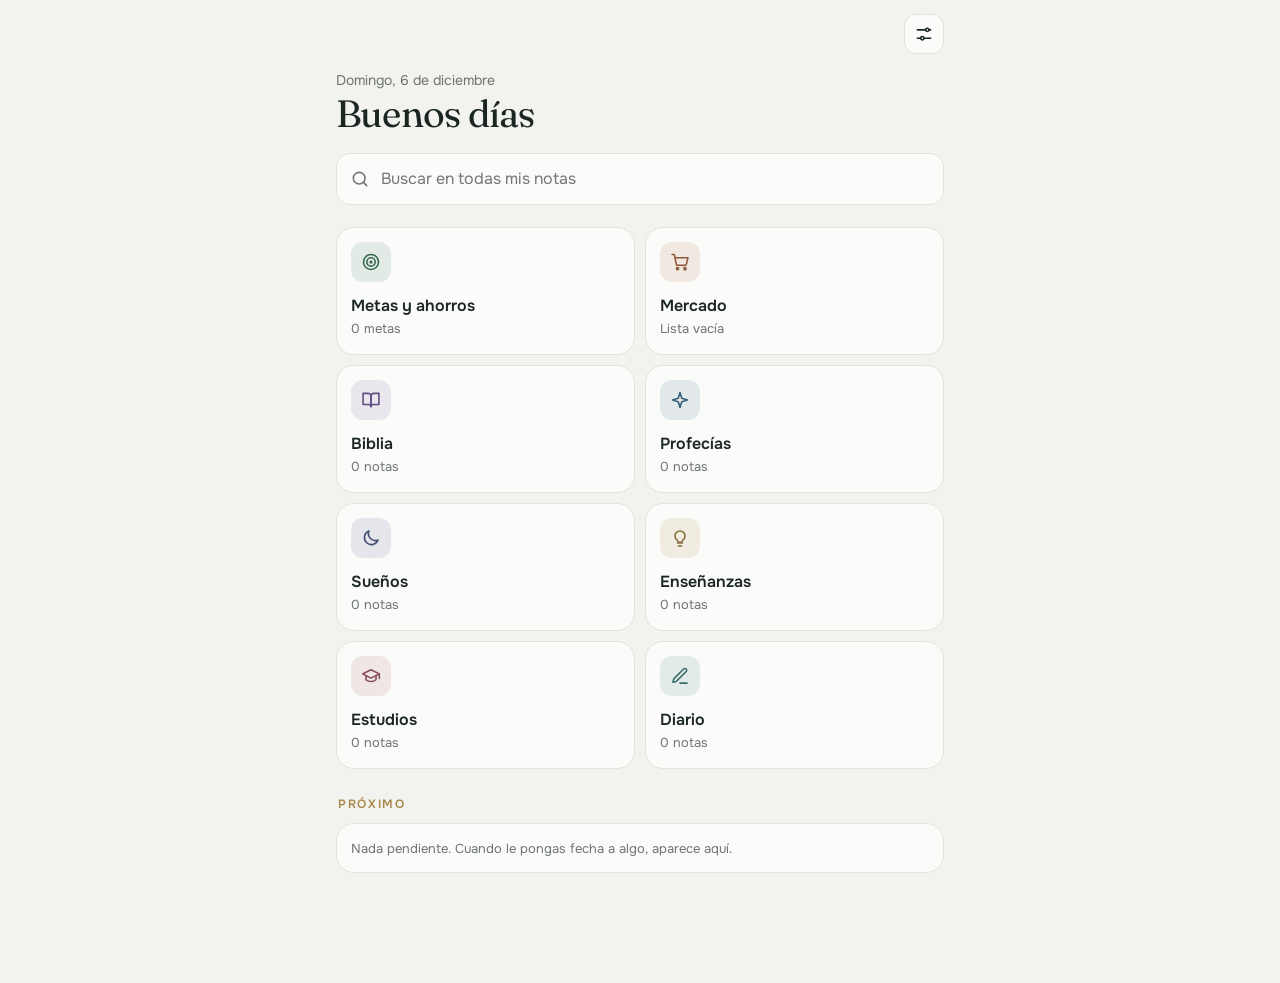
==== commit 835a4f68: "Paleta más elegante: verde bosque, dorado suave y títulos en serif Co-Authored-By: Claude Opus 5.5 <" ====
--- a/cerebro/index.html
+++ b/cerebro/index.html
@@ -3,8 +3,8 @@
 <head>
 <meta charset="utf-8">
 <meta name="viewport" content="width=device-width, initial-scale=1, viewport-fit=cover">
-<meta name="theme-color" content="#f4f5f7" media="(prefers-color-scheme: light)">
-<meta name="theme-color" content="#0f1115" media="(prefers-color-scheme: dark)">
+<meta name="theme-color" content="#f2f2ee" media="(prefers-color-scheme: light)">
+<meta name="theme-color" content="#111614" media="(prefers-color-scheme: dark)">
 <meta name="apple-mobile-web-app-capable" content="yes">
 <meta name="mobile-web-app-capable" content="yes">
 <meta name="apple-mobile-web-app-title" content="Mi Cerebro">
@@ -15,35 +15,37 @@
 <title>Mi Segundo Cerebro</title>
 <meta name="claude:viewport-fit-sides" content="cover">
 <link rel="preconnect" href="https://fonts.googleapis.com">
-<link rel="stylesheet" href="https://fonts.googleapis.com/css2?family=Bricolage+Grotesque:opsz,wght@12..96,600;12..96,700&family=Onest:wght@400;500;600&display=swap">
+<link rel="stylesheet" href="https://fonts.googleapis.com/css2?family=Fraunces:opsz,wght@9..144,400;9..144,500&family=Onest:wght@400;500;600&display=swap">
 <style>
   /* Una columna tipo app: encabezado grande, superficies blancas planas, cada sección con su color solo en el ícono. */
   :root {
-    --bg: #f4f5f7;
-    --surface: #ffffff;
-    --ink: #15171c;
-    --muted: #6c7180;
-    --line: #e7e9ee;
-    --field: #f1f2f5;
-    --on-ink: #ffffff;
-    --good: #138a5a;
-    --warn: #b86e00;
-    --bad: #cf3b3b;
-    --display: "Bricolage Grotesque", "Avenir Next", system-ui, sans-serif;
+    --bg: #f2f2ee;
+    --surface: #fbfbf9;
+    --ink: #1b2622;
+    --muted: #6e7671;
+    --line: #e2e3dd;
+    --field: #ecede8;
+    --brand: #1f3d34;
+    --on-brand: #f5f1e6;
+    --gold: #a8874a;
+    --good: #2f7a57;
+    --warn: #a86a12;
+    --bad: #b5463e;
+    --display: "Fraunces", Georgia, "Times New Roman", serif;
     --text: "Onest", system-ui, -apple-system, "Segoe UI", sans-serif;
     --r: 18px;
     color-scheme: light;
   }
   @media (prefers-color-scheme: dark) {
     :root:not([data-theme="light"]) {
-      --bg: #0f1115; --surface: #181b21; --ink: #eef0f4; --muted: #8f95a3; --line: #262a33;
-      --field: #20242c; --on-ink: #0f1115; --good: #3fc68b; --warn: #f0a63a; --bad: #f06a6a;
+      --bg: #111614; --surface: #19201d; --ink: #ecebe4; --muted: #949b95; --line: #29322e;
+      --field: #212a26; --brand: #d9c9a0; --on-brand: #15201b; --gold: #c9ad72; --good: #6cc196; --warn: #e2a64e; --bad: #e57b70;
       color-scheme: dark;
     }
   }
   :root[data-theme="dark"] {
-    --bg: #0f1115; --surface: #181b21; --ink: #eef0f4; --muted: #8f95a3; --line: #262a33;
-    --field: #20242c; --on-ink: #0f1115; --good: #3fc68b; --warn: #f0a63a; --bad: #f06a6a;
+    --bg: #111614; --surface: #19201d; --ink: #ecebe4; --muted: #949b95; --line: #29322e;
+    --field: #212a26; --brand: #d9c9a0; --on-brand: #15201b; --gold: #c9ad72; --good: #6cc196; --warn: #e2a64e; --bad: #e57b70;
     color-scheme: dark;
   }
   * { box-sizing: border-box; }
@@ -57,7 +59,7 @@
   body::before { content: ""; position: fixed; inset: 0 0 auto; height: env(safe-area-inset-top, 0px); z-index: 10; background: var(--bg); }
   button, input, textarea, select { font: inherit; color: inherit; }
   button { cursor: pointer; }
-  :focus-visible { outline: 2px solid var(--ink); outline-offset: 2px; }
+  :focus-visible { outline: 2px solid var(--gold); outline-offset: 2px; }
   svg.i { width: 20px; height: 20px; fill: none; stroke: currentColor; stroke-width: 1.9; stroke-linecap: round; stroke-linejoin: round; flex: none; }
 
   .wrap { max-width: 640px; margin: 0 auto; padding-left: max(16px, env(safe-area-inset-left, 0px)); padding-right: max(16px, env(safe-area-inset-right, 0px)); }
@@ -66,7 +68,7 @@
   header { position: sticky; top: env(safe-area-inset-top, 0px); z-index: 5; background: var(--bg); }
   header .wrap { display: flex; align-items: center; gap: 10px; padding-block: 14px 10px; }
   .htitle { flex: 1; min-width: 0; }
-  .htitle h1 { font-family: var(--display); font-weight: 700; font-size: 22px; letter-spacing: -.02em; margin: 0; line-height: 1.2; white-space: nowrap; overflow: hidden; text-overflow: ellipsis; }
+  .htitle h1 { font-family: var(--display); font-weight: 500; font-size: 24px; letter-spacing: -.01em; margin: 0; line-height: 1.2; white-space: nowrap; overflow: hidden; text-overflow: ellipsis; }
   .htitle p { margin: 0; color: var(--muted); font-size: 13px; }
   .icon-btn {
     width: 40px; height: 40px; border-radius: 12px; border: 1px solid var(--line); background: var(--surface);
@@ -75,7 +77,7 @@
   .hero { padding-block: 6px 18px; }
   .hero p { margin: 0; color: var(--muted); font-size: 14px; }
   .hero p::first-letter, .month::first-letter { text-transform: uppercase; }
-  .hero h1 { font-family: var(--display); font-weight: 700; font-size: 34px; letter-spacing: -.03em; line-height: 1.1; margin: 2px 0 0; text-wrap: balance; }
+  .hero h1 { font-family: var(--display); font-weight: 400; font-size: 38px; letter-spacing: -.02em; line-height: 1.1; margin: 2px 0 0; text-wrap: balance; }
 
   main { padding-bottom: calc(110px + env(safe-area-inset-bottom, 0px)); }
 
@@ -85,16 +87,16 @@
     width: 100%; border: 1px solid var(--line); background: var(--surface); border-radius: 14px;
     padding: 13px 14px 13px 44px; outline: none; font-size: 16px;
   }
-  .search input:focus { border-color: var(--ink); }
+  .search input:focus { border-color: var(--gold); }
 
   .label { display: flex; justify-content: space-between; align-items: baseline; margin: 26px 2px 10px; }
-  .label h2 { margin: 0; font-size: 13px; font-weight: 600; text-transform: uppercase; letter-spacing: .08em; color: var(--muted); }
+  .label h2 { margin: 0; font-size: 12px; font-weight: 600; text-transform: uppercase; letter-spacing: .14em; color: var(--gold); }
   .label span { font-size: 13px; color: var(--muted); }
 
   /* Ícono de sección: el único lugar donde aparece el color de cada sección */
   .chip-i {
     width: 40px; height: 40px; border-radius: 12px; display: grid; place-items: center; flex: none;
-    color: var(--c); background: color-mix(in srgb, var(--c) 13%, var(--surface));
+    color: color-mix(in srgb, var(--c) 78%, var(--ink)); background: color-mix(in srgb, var(--c) 13%, var(--surface));
   }
   .chip-i.sm { width: 32px; height: 32px; border-radius: 10px; }
   .chip-i.sm svg { width: 17px; height: 17px; }
@@ -143,7 +145,7 @@
 
   .chips { display: flex; gap: 8px; overflow-x: auto; padding-bottom: 4px; margin-bottom: 6px; scrollbar-width: none; }
   .chip { border: 1px solid var(--line); background: var(--surface); border-radius: 999px; padding: 7px 14px; white-space: nowrap; font-size: 14px; font-weight: 500; }
-  .chip.on { background: var(--ink); color: var(--on-ink); border-color: var(--ink); }
+  .chip.on { background: var(--brand); color: var(--on-brand); border-color: var(--brand); }
 
   .empty { text-align: center; color: var(--muted); padding: 48px 24px; }
   .empty .chip-i { width: 56px; height: 56px; border-radius: 18px; margin: 0 auto 14px; }
@@ -152,11 +154,11 @@
 
   /* Metas */
   .amount { display: flex; align-items: baseline; gap: 8px; flex-wrap: wrap; margin-top: 14px; }
-  .amount strong { font-family: var(--display); font-size: 28px; font-weight: 700; letter-spacing: -.02em; font-variant-numeric: tabular-nums; }
+  .amount strong { font-family: var(--display); font-size: 30px; font-weight: 500; letter-spacing: -.01em; font-variant-numeric: tabular-nums; }
   .amount span { color: var(--muted); font-size: 14px; }
   .amount em { margin-left: auto; font-style: normal; font-weight: 600; font-variant-numeric: tabular-nums; }
   .bar { height: 8px; background: var(--field); border-radius: 99px; overflow: hidden; margin: 10px 0 2px; }
-  .bar > i { display: block; height: 100%; background: var(--c, var(--good)); border-radius: 99px; transition: width .4s; }
+  .bar > i { display: block; height: 100%; background: var(--gold); border-radius: 99px; transition: width .4s; }
   .plan { background: var(--field); border-radius: 12px; padding: 11px 13px; font-size: 14px; margin-top: 12px; line-height: 1.55; }
   .plan b { font-variant-numeric: tabular-nums; }
   .why { margin: 4px 0 0; color: var(--muted); font-size: 15px; }
@@ -181,14 +183,14 @@
     font-weight: 600; font-size: 15px; display: inline-flex; align-items: center; gap: 7px;
   }
   .btn svg { width: 17px; height: 17px; }
-  .btn.main { background: var(--ink); color: var(--on-ink); border-color: var(--ink); }
+  .btn.main { background: var(--brand); color: var(--on-brand); border-color: var(--brand); }
   .btn.danger { color: var(--bad); }
   .btn.full { width: 100%; justify-content: center; padding: 15px; font-size: 16px; border-radius: 14px; }
   .btn.text { border: 0; background: none; padding: 10px 4px; }
 
   /* Mercado */
   .adder { display: flex; gap: 8px; background: var(--surface); border: 1px solid var(--line); border-radius: 16px; padding: 6px; margin-bottom: 10px; }
-  .adder:focus-within { border-color: var(--ink); }
+  .adder:focus-within { border-color: var(--gold); }
   .adder input { flex: 1; min-width: 0; border: 0; background: none; padding: 8px 10px; outline: none; font-size: 16px; }
   .adder input.qty { flex: 0 0 72px; border-left: 1px solid var(--line); }
   .adder .btn { padding: 8px 12px; }
@@ -204,9 +206,9 @@
 
   .fab {
     position: fixed; right: max(18px, env(safe-area-inset-right, 0px)); bottom: calc(22px + env(safe-area-inset-bottom, 0px)); z-index: 6;
-    height: 56px; padding: 0 22px 0 18px; border-radius: 18px; border: 0; background: var(--ink); color: var(--on-ink);
+    height: 56px; padding: 0 22px 0 18px; border-radius: 18px; border: 0; background: var(--brand); color: var(--on-brand);
     display: flex; align-items: center; gap: 8px; font-weight: 600; font-size: 16px;
-    box-shadow: 0 10px 28px rgba(15,17,21,.22);
+    box-shadow: 0 10px 28px rgba(20,40,33,.25);
   }
   .fab svg { width: 22px; height: 22px; }
 
@@ -222,13 +224,13 @@
   @media (prefers-reduced-motion: reduce) { .sheet { animation: none; } .tile, .bar > i { transition: none; } }
   .grab { width: 38px; height: 5px; border-radius: 9px; background: var(--line); margin: 0 auto 14px; }
   .shead { display: flex; align-items: center; gap: 12px; margin-bottom: 18px; }
-  .shead h2 { flex: 1; margin: 0; font-family: var(--display); font-weight: 700; font-size: 21px; letter-spacing: -.02em; line-height: 1.25; text-wrap: balance; }
+  .shead h2 { flex: 1; margin: 0; font-family: var(--display); font-weight: 500; font-size: 23px; letter-spacing: -.01em; line-height: 1.25; text-wrap: balance; }
   .field { display: block; margin-bottom: 14px; }
   .field > span { display: block; font-size: 13px; font-weight: 600; color: var(--muted); margin-bottom: 6px; }
   .field input, .field textarea, .field select {
     width: 100%; border: 1px solid transparent; background: var(--field); border-radius: 12px; padding: 12px 13px; outline: none; font-size: 16px;
   }
-  .field input:focus, .field textarea:focus, .field select:focus { border-color: var(--ink); background: var(--surface); }
+  .field input:focus, .field textarea:focus, .field select:focus { border-color: var(--gold); background: var(--surface); }
   .field textarea { min-height: 130px; resize: vertical; line-height: 1.5; }
   .field textarea.short { min-height: 84px; }
   .two { display: grid; grid-template-columns: repeat(2, minmax(0, 1fr)); gap: 10px; }
@@ -243,7 +245,7 @@
 
   .toast {
     position: fixed; left: 50%; bottom: calc(96px + env(safe-area-inset-bottom, 0px)); transform: translateX(-50%);
-    background: var(--ink); color: var(--on-ink); padding: 11px 18px; border-radius: 14px; z-index: 30;
+    background: var(--brand); color: var(--on-brand); padding: 11px 18px; border-radius: 14px; z-index: 30;
     font-weight: 500; font-size: 15px; max-width: calc(100% - 32px); display: none; box-shadow: 0 8px 24px rgba(0,0,0,.18);
   }
   .toast.show { display: block; }
@@ -286,15 +288,15 @@
 // ---------- Secciones ----------
 // Cada sección de notas define sus propios campos; "metas" y "mercado" tienen pantallas especiales.
 const SECTIONS = {
-  metas:      { name: 'Metas y ahorros', icon: 'target', c: '#16935f', special: true },
-  mercado:    { name: 'Mercado',         icon: 'cart',   c: '#df6c1f', special: true },
-  biblia:     { name: 'Biblia',          icon: 'book',   c: '#7656d6', add: 'Nuevo estudio bíblico',
+  metas:      { name: 'Metas y ahorros', icon: 'target', c: '#3d7a5e', special: true },
+  mercado:    { name: 'Mercado',         icon: 'cart',   c: '#b0673f', special: true },
+  biblia:     { name: 'Biblia',          icon: 'book',   c: '#6f5a9a', add: 'Nuevo estudio bíblico',
                 fields: [
                   { k: 'ref', label: 'Cita (ej. Salmo 23:1-4)', title: true },
                   { k: 'verse', label: 'El versículo', type: 'area', small: true },
                   { k: 'body', label: 'Lo que Dios me enseñó', type: 'area' },
                 ] },
-  profecias:  { name: 'Profecías',       icon: 'spark',  c: '#1f86c2', add: 'Nueva profecía',
+  profecias:  { name: 'Profecías',       icon: 'spark',  c: '#3f7391', add: 'Nueva profecía',
                 fields: [
                   { k: 'title', label: 'Título', title: true },
                   { k: 'who', label: '¿Quién la dio? ¿Dónde?' },
@@ -302,25 +304,25 @@
                   { k: 'status', label: 'Estado', type: 'select', options: ['Esperando', 'En proceso', 'Cumplida'], filter: true },
                   { k: 'body', label: 'La profecía', type: 'area' },
                 ] },
-  suenos:     { name: 'Sueños',          icon: 'moon',   c: '#4d5ad8', add: 'Nuevo sueño',
+  suenos:     { name: 'Sueños',          icon: 'moon',   c: '#4f5b8c', add: 'Nuevo sueño',
                 fields: [
                   { k: 'title', label: 'Título del sueño', title: true },
                   { k: 'body', label: '¿Qué soñé?', type: 'area' },
                   { k: 'meaning', label: 'Interpretación o enseñanza', type: 'area', small: true },
                 ] },
-  ensenanzas: { name: 'Enseñanzas',      icon: 'bulb',   c: '#c48a0a', add: 'Nueva enseñanza',
+  ensenanzas: { name: 'Enseñanzas',      icon: 'bulb',   c: '#a8874a', add: 'Nueva enseñanza',
                 fields: [
                   { k: 'title', label: 'La enseñanza en una frase', title: true },
                   { k: 'source', label: '¿De quién o de dónde la aprendí?' },
                   { k: 'body', label: 'Detalles', type: 'area' },
                 ] },
-  estudios:   { name: 'Estudios',        icon: 'cap',    c: '#cf3f74', add: 'Nuevo apunte',
+  estudios:   { name: 'Estudios',        icon: 'cap',    c: '#a4566a', add: 'Nuevo apunte',
                 fields: [
                   { k: 'subject', label: 'Materia', type: 'list', filter: true },
                   { k: 'title', label: 'Tema', title: true },
                   { k: 'body', label: 'Apuntes', type: 'area' },
                 ] },
-  diario:     { name: 'Diario',          icon: 'pen',    c: '#12968a', add: 'Escribir en el diario',
+  diario:     { name: 'Diario',          icon: 'pen',    c: '#3e7f7a', add: 'Escribir en el diario',
                 fields: [
                   { k: 'mood', label: '¿Cómo me siento?', type: 'select', options: ['😀 Feliz', '🙏 Agradecido', '😌 En paz', '😐 Normal', '😔 Triste', '😤 Estresado'], filter: true },
                   { k: 'title', label: 'Título (opcional)', title: true },
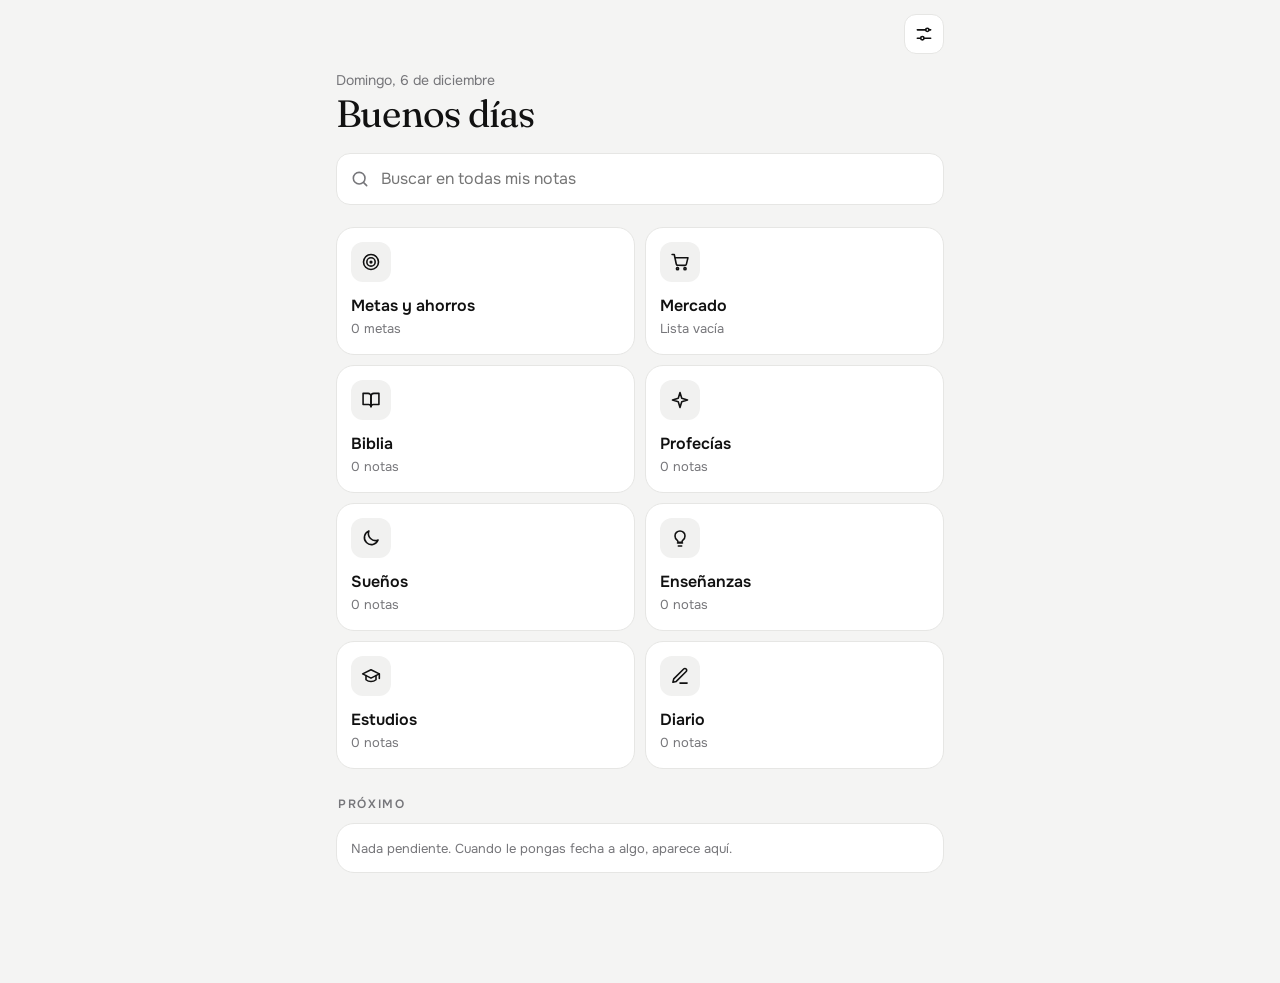
==== commit dbf78a6b: "Estilo claro en blanco y gris con letras negras Co-Authored-By: Claude Opus 5.5 <noreply@anthropic.c" ====
--- a/cerebro/index.html
+++ b/cerebro/index.html
@@ -3,8 +3,7 @@
 <head>
 <meta charset="utf-8">
 <meta name="viewport" content="width=device-width, initial-scale=1, viewport-fit=cover">
-<meta name="theme-color" content="#f2f2ee" media="(prefers-color-scheme: light)">
-<meta name="theme-color" content="#111614" media="(prefers-color-scheme: dark)">
+<meta name="theme-color" content="#f4f4f3">
 <meta name="apple-mobile-web-app-capable" content="yes">
 <meta name="mobile-web-app-capable" content="yes">
 <meta name="apple-mobile-web-app-title" content="Mi Cerebro">
@@ -19,15 +18,15 @@
 <style>
   /* Una columna tipo app: encabezado grande, superficies blancas planas, cada sección con su color solo en el ícono. */
   :root {
-    --bg: #f2f2ee;
-    --surface: #fbfbf9;
-    --ink: #1b2622;
-    --muted: #6e7671;
-    --line: #e2e3dd;
-    --field: #ecede8;
-    --brand: #1f3d34;
-    --on-brand: #f5f1e6;
-    --gold: #a8874a;
+    --bg: #f4f4f3;
+    --surface: #ffffff;
+    --ink: #111111;
+    --muted: #76767a;
+    --line: #e6e6e4;
+    --field: #f1f1f0;
+    --brand: #111111;
+    --on-brand: #ffffff;
+    --gold: #111111;
     --good: #2f7a57;
     --warn: #a86a12;
     --bad: #b5463e;
@@ -38,14 +37,14 @@
   }
   @media (prefers-color-scheme: dark) {
     :root:not([data-theme="light"]) {
-      --bg: #111614; --surface: #19201d; --ink: #ecebe4; --muted: #949b95; --line: #29322e;
-      --field: #212a26; --brand: #d9c9a0; --on-brand: #15201b; --gold: #c9ad72; --good: #6cc196; --warn: #e2a64e; --bad: #e57b70;
+      --bg: #121212; --surface: #1b1b1b; --ink: #f2f2f2; --muted: #9a9a9e; --line: #2b2b2b;
+      --field: #232323; --brand: #f2f2f2; --on-brand: #111111; --gold: #f2f2f2; --good: #6cc196; --warn: #e2a64e; --bad: #e57b70;
       color-scheme: dark;
     }
   }
   :root[data-theme="dark"] {
-    --bg: #111614; --surface: #19201d; --ink: #ecebe4; --muted: #949b95; --line: #29322e;
-    --field: #212a26; --brand: #d9c9a0; --on-brand: #15201b; --gold: #c9ad72; --good: #6cc196; --warn: #e2a64e; --bad: #e57b70;
+    --bg: #121212; --surface: #1b1b1b; --ink: #f2f2f2; --muted: #9a9a9e; --line: #2b2b2b;
+    --field: #232323; --brand: #f2f2f2; --on-brand: #111111; --gold: #f2f2f2; --good: #6cc196; --warn: #e2a64e; --bad: #e57b70;
     color-scheme: dark;
   }
   * { box-sizing: border-box; }
@@ -90,13 +89,13 @@
   .search input:focus { border-color: var(--gold); }
 
   .label { display: flex; justify-content: space-between; align-items: baseline; margin: 26px 2px 10px; }
-  .label h2 { margin: 0; font-size: 12px; font-weight: 600; text-transform: uppercase; letter-spacing: .14em; color: var(--gold); }
+  .label h2 { margin: 0; font-size: 12px; font-weight: 600; text-transform: uppercase; letter-spacing: .14em; color: var(--muted); }
   .label span { font-size: 13px; color: var(--muted); }
 
   /* Ícono de sección: el único lugar donde aparece el color de cada sección */
   .chip-i {
     width: 40px; height: 40px; border-radius: 12px; display: grid; place-items: center; flex: none;
-    color: color-mix(in srgb, var(--c) 78%, var(--ink)); background: color-mix(in srgb, var(--c) 13%, var(--surface));
+    color: var(--ink); background: var(--field);
   }
   .chip-i.sm { width: 32px; height: 32px; border-radius: 10px; }
   .chip-i.sm svg { width: 17px; height: 17px; }
@@ -129,7 +128,7 @@
   .card .verse { font-style: italic; }
   .foot { display: flex; flex-wrap: wrap; gap: 6px; align-items: center; margin-top: 12px; font-size: 13px; color: var(--muted); }
   .eyebrow { display: flex; align-items: center; gap: 6px; font-size: 13px; color: var(--muted); margin-bottom: 6px; }
-  .eyebrow i { width: 8px; height: 8px; border-radius: 50%; background: var(--c); }
+  .eyebrow i { width: 6px; height: 6px; border-radius: 50%; background: var(--ink); }
 
   .pill {
     display: inline-flex; align-items: center; gap: 5px; border-radius: 999px; padding: 3px 10px;
@@ -170,11 +169,11 @@
   .checks .done span { text-decoration: line-through; color: var(--muted); }
   input[type="checkbox"] {
     appearance: none; -webkit-appearance: none; width: 24px; height: 24px; margin: 0; border-radius: 50%;
-    border: 2px solid var(--line); background: var(--surface); flex: none; display: grid; place-items: center; transition: background .15s;
-  }
-  input[type="checkbox"]:checked { background: var(--c, var(--good)); border-color: var(--c, var(--good)); }
+    border: 2px solid color-mix(in srgb, var(--muted) 45%, var(--surface)); background: var(--surface); flex: none; display: grid; place-items: center; transition: background .15s;
+  }
+  input[type="checkbox"]:checked { background: var(--brand); border-color: var(--brand); }
   input[type="checkbox"]:checked::after {
-    content: ""; width: 6px; height: 11px; border: solid #fff; border-width: 0 2.5px 2.5px 0; transform: translateY(-1px) rotate(45deg);
+    content: ""; width: 6px; height: 11px; border: solid var(--on-brand); border-width: 0 2.5px 2.5px 0; transform: translateY(-1px) rotate(45deg);
   }
 
   .actions { display: flex; gap: 8px; flex-wrap: wrap; margin-top: 14px; }
@@ -194,10 +193,10 @@
   .adder input { flex: 1; min-width: 0; border: 0; background: none; padding: 8px 10px; outline: none; font-size: 16px; }
   .adder input.qty { flex: 0 0 72px; border-left: 1px solid var(--line); }
   .adder .btn { padding: 8px 12px; }
-  .when { display: flex; align-items: center; gap: 12px; padding: 12px 14px; }
-  .when .txt { flex: 1; min-width: 0; }
+  .when { display: flex; flex-wrap: wrap; align-items: center; gap: 10px 12px; padding: 12px 14px; }
+  .when .txt { flex: 1 0 auto; }
   .when .txt b { display: block; font-weight: 600; font-size: 15px; white-space: nowrap; }
-  .when input { border: 0; background: var(--field); border-radius: 10px; padding: 8px 10px; max-width: 100%; font-size: 14px; }
+  .when input { flex: 1 1 170px; min-width: 0; border: 0; background: var(--field); border-radius: 10px; padding: 8px 10px; font-size: 14px; }
   .list { padding: 0 14px; }
   .list .checks { margin: 0; }
   .list .checks li:first-child { border-top: 0; }
@@ -208,7 +207,7 @@
     position: fixed; right: max(18px, env(safe-area-inset-right, 0px)); bottom: calc(22px + env(safe-area-inset-bottom, 0px)); z-index: 6;
     height: 56px; padding: 0 22px 0 18px; border-radius: 18px; border: 0; background: var(--brand); color: var(--on-brand);
     display: flex; align-items: center; gap: 8px; font-weight: 600; font-size: 16px;
-    box-shadow: 0 10px 28px rgba(20,40,33,.25);
+    box-shadow: 0 10px 28px rgba(0,0,0,.18);
   }
   .fab svg { width: 22px; height: 22px; }
 
@@ -730,7 +729,7 @@
       <p>Con la app abierta te aviso cuando llegue la hora. Para que suene aunque esté cerrada, usa “Pasar a Google Calendar”.</p>
       ${notif ? `<button class="btn" id="perm">${Notification.permission === 'granted' ? 'Avisos activados' : 'Activar avisos'}</button>` : ''}</div>
     <div class="setting"><h3>Apariencia</h3>
-      <div class="chips">${[['', 'Automático'], ['light', 'Claro'], ['dark', 'Oscuro']].map(([v, l]) => `<button class="chip ${db.theme === v ? 'on' : ''}" data-theme="${v}">${l}</button>`).join('')}</div></div>`);
+      <div class="chips">${[['', 'Claro'], ['dark', 'Oscuro']].map(([v, l]) => `<button class="chip ${(db.theme === 'dark' ? 'dark' : '') === v ? 'on' : ''}" data-theme="${v}">${l}</button>`).join('')}</div></div>`);
   $('#exp').onclick = () => {
     const a = document.createElement('a');
     a.href = URL.createObjectURL(new Blob([JSON.stringify(db, null, 1)], { type: 'application/json' }));
@@ -766,8 +765,7 @@
   e.target.value = '';
 };
 function applyTheme() {
-  if (db.theme) document.documentElement.dataset.theme = db.theme;
-  else delete document.documentElement.dataset.theme;
+  document.documentElement.dataset.theme = db.theme === 'dark' ? 'dark' : 'light';
 }
 
 // ---------- Avisos con la app abierta ----------
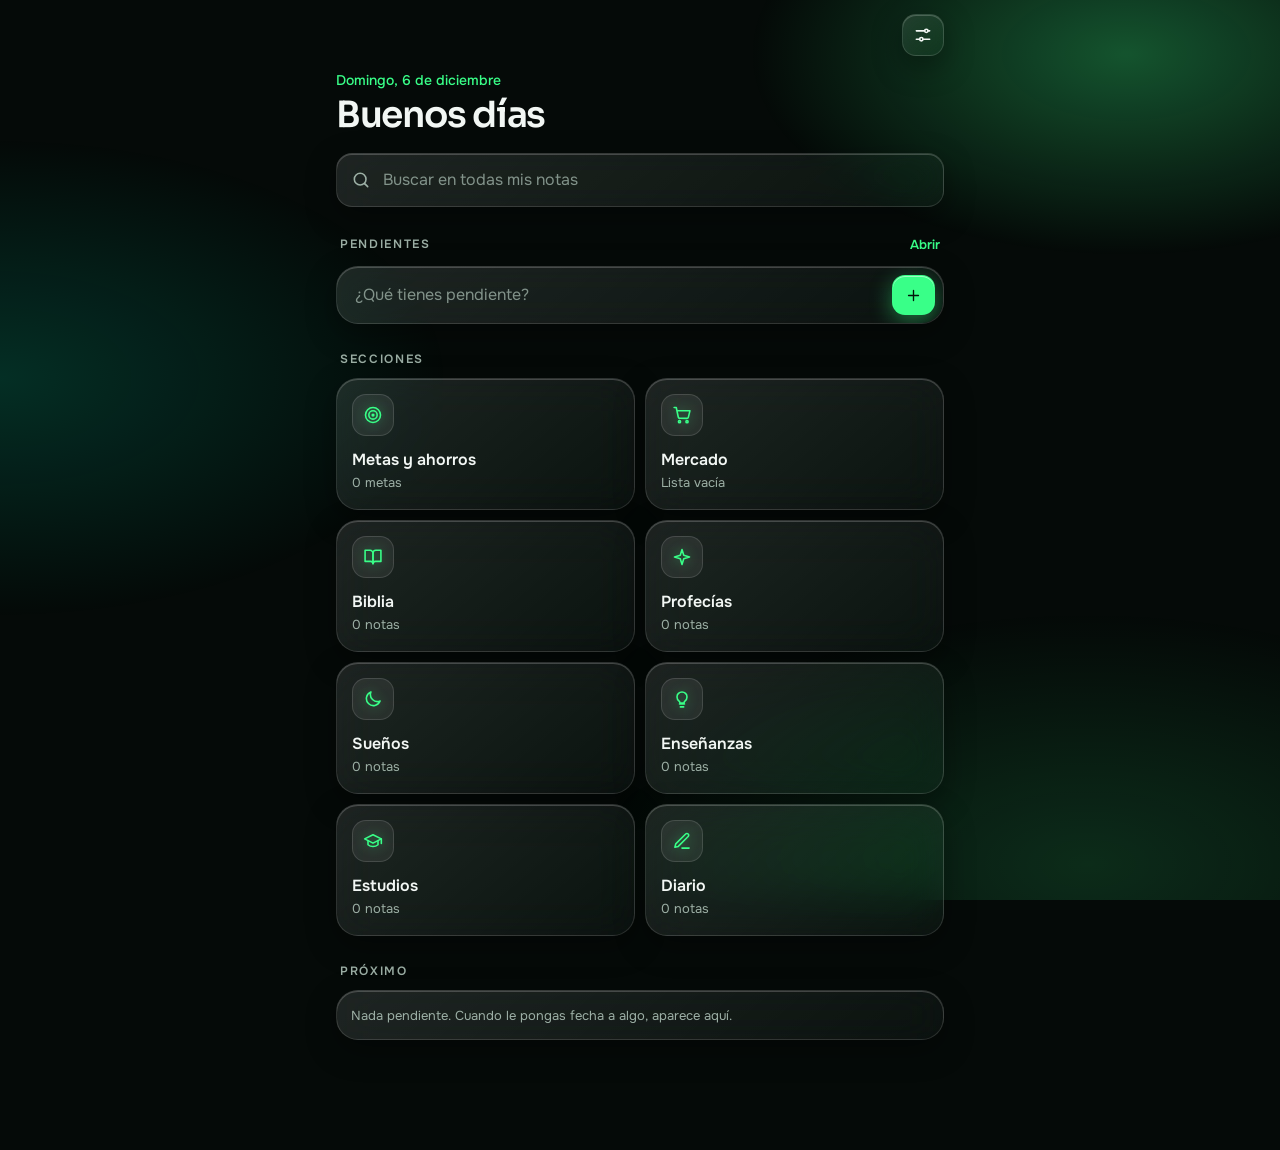
==== commit 97858299: "Sección de Pendientes y estilo liquid glass con verde neón Co-Authored-By: Claude Opus 5.5 <noreply@" ====
--- a/cerebro/index.html
+++ b/cerebro/index.html
@@ -3,7 +3,7 @@
 <head>
 <meta charset="utf-8">
 <meta name="viewport" content="width=device-width, initial-scale=1, viewport-fit=cover">
-<meta name="theme-color" content="#f4f4f3">
+<meta name="theme-color" content="#050a08">
 <meta name="apple-mobile-web-app-capable" content="yes">
 <meta name="mobile-web-app-capable" content="yes">
 <meta name="apple-mobile-web-app-title" content="Mi Cerebro">
@@ -14,38 +14,59 @@
 <title>Mi Segundo Cerebro</title>
 <meta name="claude:viewport-fit-sides" content="cover">
 <link rel="preconnect" href="https://fonts.googleapis.com">
-<link rel="stylesheet" href="https://fonts.googleapis.com/css2?family=Fraunces:opsz,wght@9..144,400;9..144,500&family=Onest:wght@400;500;600&display=swap">
+<link rel="stylesheet" href="https://fonts.googleapis.com/css2?family=Sora:wght@500;600&family=Onest:wght@400;500;600&display=swap">
 <style>
-  /* Una columna tipo app: encabezado grande, superficies blancas planas, cada sección con su color solo en el ícono. */
+  /* Liquid glass: fondo oscuro con luces verdes, superficies de vidrio esmerilado y un solo acento verde neón. */
   :root {
-    --bg: #f4f4f3;
-    --surface: #ffffff;
-    --ink: #111111;
-    --muted: #76767a;
-    --line: #e6e6e4;
-    --field: #f1f1f0;
-    --brand: #111111;
-    --on-brand: #ffffff;
-    --gold: #111111;
-    --good: #2f7a57;
-    --warn: #a86a12;
-    --bad: #b5463e;
-    --display: "Fraunces", Georgia, "Times New Roman", serif;
+    --bg: #050a08;
+    --ink: #f2f7f4;
+    --muted: #9db0a6;
+    --glass: linear-gradient(140deg, rgba(255,255,255,.11), rgba(255,255,255,.035));
+    --glass-solid: rgba(18,28,23,.78);
+    --edge: rgba(255,255,255,.13);
+    --hi: rgba(255,255,255,.2);
+    --line: rgba(255,255,255,.09);
+    --field: rgba(255,255,255,.07);
+    --check: rgba(255,255,255,.32);
+    --neon: #39ff88;
+    --neon-ink: #39ff88;
+    --on-neon: #03140a;
+    --glow: rgba(57,255,136,.42);
+    --blob1: rgba(57,255,136,.30);
+    --blob2: rgba(0,214,170,.18);
+    --blob3: rgba(57,255,136,.14);
+    --head: rgba(5,10,8,.55);
+    --scrim: rgba(0,0,0,.5);
+    --shadow: 0 10px 30px rgba(0,0,0,.35);
+    --good: #39ff88;
+    --warn: #ffd166;
+    --bad: #ff7272;
+    --display: "Sora", system-ui, -apple-system, sans-serif;
     --text: "Onest", system-ui, -apple-system, "Segoe UI", sans-serif;
-    --r: 18px;
+    --r: 22px;
+    color-scheme: dark;
+  }
+  @media (prefers-color-scheme: light) {
+    :root:not([data-theme="dark"]) {
+      --bg: #e8efeb; --ink: #0b1510; --muted: #5a6a62;
+      --glass: linear-gradient(140deg, rgba(255,255,255,.82), rgba(255,255,255,.5)); --glass-solid: rgba(250,253,251,.86);
+      --edge: rgba(255,255,255,.9); --hi: rgba(255,255,255,.95); --line: rgba(11,21,16,.08); --field: rgba(255,255,255,.6);
+      --check: rgba(11,21,16,.25); --neon-ink: #07964a; --glow: rgba(57,255,136,.35);
+      --blob1: rgba(57,255,136,.38); --blob2: rgba(0,214,170,.2); --blob3: rgba(57,255,136,.2);
+      --head: rgba(232,239,235,.6); --scrim: rgba(10,20,15,.3); --shadow: 0 8px 26px rgba(20,50,35,.09);
+      --good: #07964a; --warn: #a86a12; --bad: #c2453c;
+      color-scheme: light;
+    }
+  }
+  :root[data-theme="light"] {
+    --bg: #e8efeb; --ink: #0b1510; --muted: #5a6a62;
+    --glass: linear-gradient(140deg, rgba(255,255,255,.82), rgba(255,255,255,.5)); --glass-solid: rgba(250,253,251,.86);
+    --edge: rgba(255,255,255,.9); --hi: rgba(255,255,255,.95); --line: rgba(11,21,16,.08); --field: rgba(255,255,255,.6);
+    --check: rgba(11,21,16,.25); --neon-ink: #07964a; --glow: rgba(57,255,136,.35);
+    --blob1: rgba(57,255,136,.38); --blob2: rgba(0,214,170,.2); --blob3: rgba(57,255,136,.2);
+    --head: rgba(232,239,235,.6); --scrim: rgba(10,20,15,.3); --shadow: 0 8px 26px rgba(20,50,35,.09);
+    --good: #07964a; --warn: #a86a12; --bad: #c2453c;
     color-scheme: light;
-  }
-  @media (prefers-color-scheme: dark) {
-    :root:not([data-theme="light"]) {
-      --bg: #121212; --surface: #1b1b1b; --ink: #f2f2f2; --muted: #9a9a9e; --line: #2b2b2b;
-      --field: #232323; --brand: #f2f2f2; --on-brand: #111111; --gold: #f2f2f2; --good: #6cc196; --warn: #e2a64e; --bad: #e57b70;
-      color-scheme: dark;
-    }
-  }
-  :root[data-theme="dark"] {
-    --bg: #121212; --surface: #1b1b1b; --ink: #f2f2f2; --muted: #9a9a9e; --line: #2b2b2b;
-    --field: #232323; --brand: #f2f2f2; --on-brand: #111111; --gold: #f2f2f2; --good: #6cc196; --warn: #e2a64e; --bad: #e57b70;
-    color-scheme: dark;
   }
   * { box-sizing: border-box; }
   [hidden] { display: none !important; }
@@ -55,61 +76,73 @@
     font-size: 16px; line-height: 1.5; min-height: 100vh;
     -webkit-font-smoothing: antialiased; -webkit-tap-highlight-color: transparent;
   }
-  body::before { content: ""; position: fixed; inset: 0 0 auto; height: env(safe-area-inset-top, 0px); z-index: 10; background: var(--bg); }
+  /* Luces de fondo que se ven a través del vidrio */
+  #fx {
+    position: fixed; inset: 0; z-index: 0; pointer-events: none;
+    background:
+      radial-gradient(42% 32% at 88% 6%, var(--blob1), transparent 70%),
+      radial-gradient(50% 38% at 0% 42%, var(--blob2), transparent 70%),
+      radial-gradient(55% 40% at 85% 96%, var(--blob3), transparent 70%);
+  }
+  header, main { position: relative; z-index: 1; }
+  body::before { content: ""; position: fixed; inset: 0 0 auto; height: env(safe-area-inset-top, 0px); z-index: 10; background: var(--head); backdrop-filter: blur(20px); -webkit-backdrop-filter: blur(20px); }
   button, input, textarea, select { font: inherit; color: inherit; }
   button { cursor: pointer; }
-  :focus-visible { outline: 2px solid var(--gold); outline-offset: 2px; }
+  ::placeholder { color: var(--muted); opacity: .8; }
+  :focus-visible { outline: 2px solid var(--neon); outline-offset: 2px; }
   svg.i { width: 20px; height: 20px; fill: none; stroke: currentColor; stroke-width: 1.9; stroke-linecap: round; stroke-linejoin: round; flex: none; }
 
+  /* El vidrio: degradado translúcido, desenfoque, borde de luz arriba */
+  .icon-btn, .search input, .tile, .panel, .card, .chip, .btn, .adder {
+    background: var(--glass);
+    -webkit-backdrop-filter: blur(22px) saturate(170%); backdrop-filter: blur(22px) saturate(170%);
+    border: 1px solid var(--edge);
+    box-shadow: inset 0 1px 0 var(--hi), var(--shadow);
+  }
+
   .wrap { max-width: 640px; margin: 0 auto; padding-left: max(16px, env(safe-area-inset-left, 0px)); padding-right: max(16px, env(safe-area-inset-right, 0px)); }
 
   /* Encabezado */
-  header { position: sticky; top: env(safe-area-inset-top, 0px); z-index: 5; background: var(--bg); }
+  header { position: sticky; top: env(safe-area-inset-top, 0px); z-index: 5; transition: background .2s; }
+  header.scrolled { background: var(--head); -webkit-backdrop-filter: blur(20px) saturate(160%); backdrop-filter: blur(20px) saturate(160%); }
   header .wrap { display: flex; align-items: center; gap: 10px; padding-block: 14px 10px; }
   .htitle { flex: 1; min-width: 0; }
-  .htitle h1 { font-family: var(--display); font-weight: 500; font-size: 24px; letter-spacing: -.01em; margin: 0; line-height: 1.2; white-space: nowrap; overflow: hidden; text-overflow: ellipsis; }
+  .htitle h1 { font-family: var(--display); font-weight: 600; font-size: 22px; letter-spacing: -.02em; margin: 0; line-height: 1.2; white-space: nowrap; overflow: hidden; text-overflow: ellipsis; }
   .htitle p { margin: 0; color: var(--muted); font-size: 13px; }
-  .icon-btn {
-    width: 40px; height: 40px; border-radius: 12px; border: 1px solid var(--line); background: var(--surface);
-    display: grid; place-items: center; color: var(--ink); flex: none;
-  }
-  .hero { padding-block: 6px 18px; }
-  .hero p { margin: 0; color: var(--muted); font-size: 14px; }
+  .icon-btn { width: 42px; height: 42px; border-radius: 14px; display: grid; place-items: center; color: var(--ink); flex: none; }
+  .hero { padding-block: 4px 18px; }
+  .hero p { margin: 0; color: var(--neon-ink); font-size: 14px; font-weight: 500; }
   .hero p::first-letter, .month::first-letter { text-transform: uppercase; }
-  .hero h1 { font-family: var(--display); font-weight: 400; font-size: 38px; letter-spacing: -.02em; line-height: 1.1; margin: 2px 0 0; text-wrap: balance; }
+  .hero h1 { font-family: var(--display); font-weight: 600; font-size: 36px; letter-spacing: -.035em; line-height: 1.1; margin: 4px 0 0; text-wrap: balance; }
 
   main { padding-bottom: calc(110px + env(safe-area-inset-bottom, 0px)); }
 
-  .search { position: relative; margin-bottom: 22px; }
-  .search svg { position: absolute; left: 14px; top: 50%; transform: translateY(-50%); color: var(--muted); }
-  .search input {
-    width: 100%; border: 1px solid var(--line); background: var(--surface); border-radius: 14px;
-    padding: 13px 14px 13px 44px; outline: none; font-size: 16px;
-  }
-  .search input:focus { border-color: var(--gold); }
-
-  .label { display: flex; justify-content: space-between; align-items: baseline; margin: 26px 2px 10px; }
+  .search { position: relative; margin-bottom: 8px; }
+  .search svg { position: absolute; left: 15px; top: 50%; transform: translateY(-50%); color: var(--muted); z-index: 1; }
+  .search input { width: 100%; border-radius: 16px; padding: 14px 14px 14px 46px; outline: none; font-size: 16px; }
+  .search input:focus { border-color: var(--neon); }
+
+  .label { display: flex; justify-content: space-between; align-items: center; margin: 26px 4px 10px; }
   .label h2 { margin: 0; font-size: 12px; font-weight: 600; text-transform: uppercase; letter-spacing: .14em; color: var(--muted); }
   .label span { font-size: 13px; color: var(--muted); }
-
-  /* Ícono de sección: el único lugar donde aparece el color de cada sección */
+  .more { border: 0; background: none; color: var(--neon-ink); font-weight: 600; font-size: 13px; padding: 2px 0; }
+
+  /* Ícono de sección: trazo neón sobre vidrio */
   .chip-i {
-    width: 40px; height: 40px; border-radius: 12px; display: grid; place-items: center; flex: none;
-    color: var(--ink); background: var(--field);
-  }
-  .chip-i.sm { width: 32px; height: 32px; border-radius: 10px; }
+    width: 42px; height: 42px; border-radius: 14px; display: grid; place-items: center; flex: none;
+    color: var(--neon-ink); background: var(--field); border: 1px solid var(--edge);
+  }
+  .chip-i svg { filter: drop-shadow(0 0 6px var(--glow)); }
+  .chip-i.sm { width: 34px; height: 34px; border-radius: 11px; }
   .chip-i.sm svg { width: 17px; height: 17px; }
 
   .grid { display: grid; grid-template-columns: repeat(2, minmax(0, 1fr)); gap: 10px; }
-  .tile {
-    border: 1px solid var(--line); background: var(--surface); border-radius: var(--r); padding: 14px;
-    text-align: left; display: flex; flex-direction: column; gap: 14px; transition: transform .12s;
-  }
-  .tile:active { transform: scale(.98); }
+  .tile { border-radius: var(--r); padding: 15px; text-align: left; display: flex; flex-direction: column; gap: 14px; transition: transform .12s; }
+  .tile:active { transform: scale(.97); }
   .tile b { display: block; font-weight: 600; font-size: 16px; line-height: 1.25; }
   .tile small { color: var(--muted); font-size: 13px; }
 
-  .panel { background: var(--surface); border: 1px solid var(--line); border-radius: var(--r); overflow: hidden; }
+  .panel { border-radius: var(--r); overflow: hidden; }
   .rowlink { display: flex; align-items: center; gap: 12px; padding: 12px 14px; border: 0; background: none; width: 100%; text-align: left; }
   .rowlink + .rowlink { border-top: 1px solid var(--line); }
   .rowlink .txt { flex: 1; min-width: 0; }
@@ -117,10 +150,7 @@
   .rowlink .txt small { color: var(--muted); font-size: 13px; }
   .rowlink .sub { display: flex; flex-wrap: wrap; align-items: center; gap: 4px 8px; margin-top: 4px; }
 
-  .card {
-    background: var(--surface); border: 1px solid var(--line); border-radius: var(--r); padding: 16px;
-    display: block; width: 100%; text-align: left; margin-bottom: 10px;
-  }
+  .card { border-radius: var(--r); padding: 16px; display: block; width: 100%; text-align: left; margin-bottom: 10px; }
   button.card:active { transform: scale(.99); }
   .card h3 { margin: 0; font-size: 17px; font-weight: 600; line-height: 1.35; overflow-wrap: anywhere; }
   .card .prev { margin: 6px 0 0; color: var(--muted); font-size: 15px; white-space: pre-wrap; overflow-wrap: anywhere;
@@ -128,71 +158,79 @@
   .card .verse { font-style: italic; }
   .foot { display: flex; flex-wrap: wrap; gap: 6px; align-items: center; margin-top: 12px; font-size: 13px; color: var(--muted); }
   .eyebrow { display: flex; align-items: center; gap: 6px; font-size: 13px; color: var(--muted); margin-bottom: 6px; }
-  .eyebrow i { width: 6px; height: 6px; border-radius: 50%; background: var(--ink); }
+  .eyebrow i { width: 6px; height: 6px; border-radius: 50%; background: var(--neon); box-shadow: 0 0 8px var(--glow); }
 
   .pill {
     display: inline-flex; align-items: center; gap: 5px; border-radius: 999px; padding: 3px 10px;
-    font-size: 12.5px; font-weight: 500; background: var(--field); color: var(--ink); white-space: nowrap;
+    font-size: 12.5px; font-weight: 500; background: var(--field); border: 1px solid var(--line); color: var(--ink); white-space: nowrap;
   }
   .pill svg { width: 13px; height: 13px; }
-  .pill.ok { background: color-mix(in srgb, var(--good) 14%, var(--surface)); color: var(--good); }
-  .pill.warn { background: color-mix(in srgb, var(--warn) 14%, var(--surface)); color: var(--warn); }
-  .pill.late { background: color-mix(in srgb, var(--bad) 13%, var(--surface)); color: var(--bad); }
-
-  .month { font-size: 13px; font-weight: 600; color: var(--muted); margin: 22px 2px 8px; }
+  .pill.ok { color: var(--good); border-color: color-mix(in srgb, var(--good) 40%, transparent); }
+  .pill.warn { color: var(--warn); border-color: color-mix(in srgb, var(--warn) 40%, transparent); }
+  .pill.late { color: var(--bad); border-color: color-mix(in srgb, var(--bad) 40%, transparent); }
+
+  .month { font-size: 13px; font-weight: 600; color: var(--muted); margin: 22px 4px 8px; }
   .month:first-child { margin-top: 4px; }
 
-  .chips { display: flex; gap: 8px; overflow-x: auto; padding-bottom: 4px; margin-bottom: 6px; scrollbar-width: none; }
-  .chip { border: 1px solid var(--line); background: var(--surface); border-radius: 999px; padding: 7px 14px; white-space: nowrap; font-size: 14px; font-weight: 500; }
-  .chip.on { background: var(--brand); color: var(--on-brand); border-color: var(--brand); }
+  .chips { display: flex; gap: 8px; overflow-x: auto; padding: 2px 2px 6px; margin-bottom: 6px; scrollbar-width: none; }
+  .chip { border-radius: 999px; padding: 7px 15px; white-space: nowrap; font-size: 14px; font-weight: 500; }
+  .chip.on, .btn.main {
+    background: var(--neon); color: var(--on-neon); border-color: transparent;
+    box-shadow: inset 0 1px 0 rgba(255,255,255,.5), 0 6px 22px var(--glow);
+  }
 
   .empty { text-align: center; color: var(--muted); padding: 48px 24px; }
-  .empty .chip-i { width: 56px; height: 56px; border-radius: 18px; margin: 0 auto 14px; }
+  .empty .chip-i { width: 58px; height: 58px; border-radius: 19px; margin: 0 auto 14px; }
   .empty .chip-i svg { width: 26px; height: 26px; }
   .empty b { display: block; color: var(--ink); font-size: 17px; font-weight: 600; margin-bottom: 4px; }
 
   /* Metas */
   .amount { display: flex; align-items: baseline; gap: 8px; flex-wrap: wrap; margin-top: 14px; }
-  .amount strong { font-family: var(--display); font-size: 30px; font-weight: 500; letter-spacing: -.01em; font-variant-numeric: tabular-nums; }
+  .amount strong { font-family: var(--display); font-size: 30px; font-weight: 600; letter-spacing: -.03em; font-variant-numeric: tabular-nums; color: var(--neon-ink); text-shadow: 0 0 22px var(--glow); }
   .amount span { color: var(--muted); font-size: 14px; }
   .amount em { margin-left: auto; font-style: normal; font-weight: 600; font-variant-numeric: tabular-nums; }
   .bar { height: 8px; background: var(--field); border-radius: 99px; overflow: hidden; margin: 10px 0 2px; }
-  .bar > i { display: block; height: 100%; background: var(--gold); border-radius: 99px; transition: width .4s; }
-  .plan { background: var(--field); border-radius: 12px; padding: 11px 13px; font-size: 14px; margin-top: 12px; line-height: 1.55; }
+  .bar > i { display: block; height: 100%; background: var(--neon); border-radius: 99px; box-shadow: 0 0 12px var(--glow); transition: width .4s; }
+  .plan { background: var(--field); border: 1px solid var(--line); border-radius: 14px; padding: 11px 13px; font-size: 14px; margin-top: 12px; line-height: 1.55; }
   .plan b { font-variant-numeric: tabular-nums; }
   .why { margin: 4px 0 0; color: var(--muted); font-size: 15px; }
 
   .checks { list-style: none; padding: 0; margin: 12px 0 0; }
-  .checks li { display: flex; align-items: center; gap: 12px; padding: 10px 0; border-top: 1px solid var(--line); }
+  .checks li { display: flex; align-items: center; gap: 12px; padding: 11px 0; border-top: 1px solid var(--line); }
   .checks li span { flex: 1; min-width: 0; overflow-wrap: anywhere; }
   .checks li small { color: var(--muted); font-size: 13px; }
   .checks .done span { text-decoration: line-through; color: var(--muted); }
+  .checks .tap { flex: 1; min-width: 0; border: 0; background: none; padding: 0; text-align: left; display: flex; flex-direction: column; align-items: flex-start; gap: 5px; }
+  .checks .tap span { flex: none; }
   input[type="checkbox"] {
     appearance: none; -webkit-appearance: none; width: 24px; height: 24px; margin: 0; border-radius: 50%;
-    border: 2px solid color-mix(in srgb, var(--muted) 45%, var(--surface)); background: var(--surface); flex: none; display: grid; place-items: center; transition: background .15s;
-  }
-  input[type="checkbox"]:checked { background: var(--brand); border-color: var(--brand); }
+    border: 2px solid var(--check); background: transparent; flex: none; display: grid; place-items: center; transition: background .15s, box-shadow .15s;
+  }
+  input[type="checkbox"]:checked { background: var(--neon); border-color: var(--neon); box-shadow: 0 0 12px var(--glow); }
   input[type="checkbox"]:checked::after {
-    content: ""; width: 6px; height: 11px; border: solid var(--on-brand); border-width: 0 2.5px 2.5px 0; transform: translateY(-1px) rotate(45deg);
+    content: ""; width: 6px; height: 11px; border: solid var(--on-neon); border-width: 0 2.5px 2.5px 0; transform: translateY(-1px) rotate(45deg);
   }
 
   .actions { display: flex; gap: 8px; flex-wrap: wrap; margin-top: 14px; }
-  .btn {
-    border: 1px solid var(--line); background: var(--surface); border-radius: 12px; padding: 10px 14px;
-    font-weight: 600; font-size: 15px; display: inline-flex; align-items: center; gap: 7px;
-  }
+  .btn { border-radius: 14px; padding: 10px 15px; font-weight: 600; font-size: 15px; display: inline-flex; align-items: center; gap: 7px; }
   .btn svg { width: 17px; height: 17px; }
-  .btn.main { background: var(--brand); color: var(--on-brand); border-color: var(--brand); }
   .btn.danger { color: var(--bad); }
-  .btn.full { width: 100%; justify-content: center; padding: 15px; font-size: 16px; border-radius: 14px; }
-  .btn.text { border: 0; background: none; padding: 10px 4px; }
-
-  /* Mercado */
-  .adder { display: flex; gap: 8px; background: var(--surface); border: 1px solid var(--line); border-radius: 16px; padding: 6px; margin-bottom: 10px; }
-  .adder:focus-within { border-color: var(--gold); }
+  .btn.full { width: 100%; justify-content: center; padding: 15px; font-size: 16px; border-radius: 16px; }
+  .btn.text { border: 0; background: none; box-shadow: none; -webkit-backdrop-filter: none; backdrop-filter: none; padding: 10px 4px; }
+
+  /* Mercado y pendientes */
+  .adder { display: flex; flex-wrap: wrap; gap: 8px; border-radius: 18px; padding: 6px; margin-bottom: 10px; }
+  .adder:focus-within { border-color: var(--neon); }
   .adder input { flex: 1; min-width: 0; border: 0; background: none; padding: 8px 10px; outline: none; font-size: 16px; }
   .adder input.qty { flex: 0 0 72px; border-left: 1px solid var(--line); }
-  .adder .btn { padding: 8px 12px; }
+  .adder .btn { padding: 8px 12px; border-radius: 13px; }
+  .whenrow { flex: 1 1 100%; display: flex; align-items: center; gap: 8px; border-top: 1px solid var(--line); padding: 8px 8px 2px; color: var(--muted); font-size: 14px; }
+  .whenrow svg { width: 17px; height: 17px; }
+  .whenrow span { white-space: nowrap; }
+  .adder .whenrow input { flex: 1; min-width: 0; background: var(--field); border-radius: 10px; padding: 6px 8px; font-size: 14px; }
+  .todo-home .adder { margin: 0; border: 0; border-radius: 0; background: none; box-shadow: none; -webkit-backdrop-filter: none; backdrop-filter: none; padding: 8px; }
+  .todo-home .checks { margin: 0; padding: 0 14px; border-top: 1px solid var(--line); }
+  .todo-home .checks li:first-child { border-top: 0; }
   .when { display: flex; flex-wrap: wrap; align-items: center; gap: 10px 12px; padding: 12px 14px; }
   .when .txt { flex: 1 0 auto; }
   .when .txt b { display: block; font-weight: 600; font-size: 15px; white-space: nowrap; }
@@ -205,36 +243,39 @@
 
   .fab {
     position: fixed; right: max(18px, env(safe-area-inset-right, 0px)); bottom: calc(22px + env(safe-area-inset-bottom, 0px)); z-index: 6;
-    height: 56px; padding: 0 22px 0 18px; border-radius: 18px; border: 0; background: var(--brand); color: var(--on-brand);
+    height: 56px; padding: 0 22px 0 18px; border-radius: 20px; border: 0; background: var(--neon); color: var(--on-neon);
     display: flex; align-items: center; gap: 8px; font-weight: 600; font-size: 16px;
-    box-shadow: 0 10px 28px rgba(0,0,0,.18);
+    box-shadow: inset 0 1px 0 rgba(255,255,255,.55), 0 10px 32px var(--glow);
   }
   .fab svg { width: 22px; height: 22px; }
 
   /* Hoja inferior para formularios */
-  .sheet-bg { position: fixed; inset: 0; background: rgba(8,9,12,.42); z-index: 20; display: none; align-items: flex-end; justify-content: center; }
+  .sheet-bg { position: fixed; inset: 0; background: var(--scrim); z-index: 20; display: none; align-items: flex-end; justify-content: center; }
   .sheet-bg.open { display: flex; }
   .sheet {
-    background: var(--surface); width: 100%; max-width: 640px; max-height: 92vh; overflow-y: auto;
-    border-radius: 24px 24px 0 0; padding: 10px max(18px, env(safe-area-inset-right, 0px)) calc(22px + env(safe-area-inset-bottom, 0px)) max(18px, env(safe-area-inset-left, 0px));
-    animation: up .22s cubic-bezier(.2,.8,.2,1);
+    background: var(--glass-solid); -webkit-backdrop-filter: blur(30px) saturate(170%); backdrop-filter: blur(30px) saturate(170%);
+    border: 1px solid var(--edge); border-bottom: 0; box-shadow: inset 0 1px 0 var(--hi);
+    width: 100%; max-width: 640px; max-height: 92vh; overflow-y: auto;
+    border-radius: 28px 28px 0 0; padding: 10px max(18px, env(safe-area-inset-right, 0px)) calc(22px + env(safe-area-inset-bottom, 0px)) max(18px, env(safe-area-inset-left, 0px));
+    animation: up .24s cubic-bezier(.2,.8,.2,1);
   }
   @keyframes up { from { transform: translateY(30px); opacity: .4; } }
   @media (prefers-reduced-motion: reduce) { .sheet { animation: none; } .tile, .bar > i { transition: none; } }
-  .grab { width: 38px; height: 5px; border-radius: 9px; background: var(--line); margin: 0 auto 14px; }
+  .grab { width: 38px; height: 5px; border-radius: 9px; background: var(--check); margin: 0 auto 14px; }
   .shead { display: flex; align-items: center; gap: 12px; margin-bottom: 18px; }
-  .shead h2 { flex: 1; margin: 0; font-family: var(--display); font-weight: 500; font-size: 23px; letter-spacing: -.01em; line-height: 1.25; text-wrap: balance; }
+  .shead h2 { flex: 1; margin: 0; font-family: var(--display); font-weight: 600; font-size: 21px; letter-spacing: -.02em; line-height: 1.25; text-wrap: balance; }
   .field { display: block; margin-bottom: 14px; }
   .field > span { display: block; font-size: 13px; font-weight: 600; color: var(--muted); margin-bottom: 6px; }
   .field input, .field textarea, .field select {
-    width: 100%; border: 1px solid transparent; background: var(--field); border-radius: 12px; padding: 12px 13px; outline: none; font-size: 16px;
-  }
-  .field input:focus, .field textarea:focus, .field select:focus { border-color: var(--gold); background: var(--surface); }
+    width: 100%; border: 1px solid var(--line); background: var(--field); border-radius: 14px; padding: 12px 13px; outline: none; font-size: 16px;
+  }
+  .field select option { background: var(--bg); color: var(--ink); }
+  .field input:focus, .field textarea:focus, .field select:focus { border-color: var(--neon); box-shadow: 0 0 0 3px color-mix(in srgb, var(--neon) 18%, transparent); }
   .field textarea { min-height: 130px; resize: vertical; line-height: 1.5; }
   .field textarea.short { min-height: 84px; }
   .two { display: grid; grid-template-columns: repeat(2, minmax(0, 1fr)); gap: 10px; }
   .hint { color: var(--muted); font-size: 13px; margin: -4px 0 14px; }
-  .cal { display: inline-flex; align-items: center; gap: 6px; color: var(--ink); font-weight: 600; font-size: 14px; text-decoration: none; margin: -2px 0 16px; }
+  .cal { display: inline-flex; align-items: center; gap: 6px; color: var(--neon-ink); font-weight: 600; font-size: 14px; text-decoration: none; margin: -2px 0 16px; }
   .cal svg { width: 16px; height: 16px; }
   .sheet .row { display: flex; gap: 8px; flex-wrap: wrap; }
   .sheet .center { justify-content: center; margin-top: 6px; }
@@ -244,13 +285,16 @@
 
   .toast {
     position: fixed; left: 50%; bottom: calc(96px + env(safe-area-inset-bottom, 0px)); transform: translateX(-50%);
-    background: var(--brand); color: var(--on-brand); padding: 11px 18px; border-radius: 14px; z-index: 30;
-    font-weight: 500; font-size: 15px; max-width: calc(100% - 32px); display: none; box-shadow: 0 8px 24px rgba(0,0,0,.18);
+    background: var(--glass-solid); -webkit-backdrop-filter: blur(24px); backdrop-filter: blur(24px);
+    border: 1px solid color-mix(in srgb, var(--neon) 45%, transparent); color: var(--ink);
+    padding: 11px 18px; border-radius: 16px; z-index: 30;
+    font-weight: 500; font-size: 15px; max-width: calc(100% - 32px); display: none; box-shadow: 0 8px 28px rgba(0,0,0,.25), 0 0 18px var(--glow);
   }
   .toast.show { display: block; }
 </style>
 </head>
 <body>
+<div id="fx" aria-hidden="true"></div>
 <header><div class="wrap" id="head"></div></header>
 <main class="wrap" id="view"></main>
 <button class="fab" id="fab" hidden></button>
@@ -281,12 +325,14 @@
   coins: '<ellipse cx="9" cy="7" rx="6" ry="3"/><path d="M3 7v5c0 1.7 2.7 3 6 3s6-1.3 6-3V7"/><path d="M9 15v2c0 1.7 2.7 3 6 3s6-1.3 6-3v-5c0-1.7-2.7-3-6-3"/>',
   edit: '<path d="M4 20h4L19 9l-4-4L4 16z"/>',
   list: '<path d="M9 6h11M9 12h11M9 18h11M4.5 6h.01M4.5 12h.01M4.5 18h.01"/>',
+  check: '<rect x="3.5" y="3.5" width="17" height="17" rx="5"/><path d="m8.5 12 2.5 2.5 5-5"/>',
 };
 const ic = (name, cls = 'i') => `<svg class="${cls}" viewBox="0 0 24 24" aria-hidden="true">${ICONS[name]}</svg>`;
 
 // ---------- Secciones ----------
 // Cada sección de notas define sus propios campos; "metas" y "mercado" tienen pantallas especiales.
 const SECTIONS = {
+  pendientes: { name: 'Pendientes',      icon: 'check',  c: '#39ff88', special: true },
   metas:      { name: 'Metas y ahorros', icon: 'target', c: '#3d7a5e', special: true },
   mercado:    { name: 'Mercado',         icon: 'cart',   c: '#b0673f', special: true },
   biblia:     { name: 'Biblia',          icon: 'book',   c: '#6f5a9a', add: 'Nuevo estudio bíblico',
@@ -334,7 +380,7 @@
 const KEY = 'segundoCerebro.v1';
 let db;
 try { db = JSON.parse(localStorage.getItem(KEY)); } catch (e) {}
-db = Object.assign({ notes: [], goals: [], shop: [], shopRemind: '', theme: '' }, db || {});
+db = Object.assign({ notes: [], goals: [], shop: [], todos: [], shopRemind: '', theme: '' }, db || {});
 function save() {
   try { localStorage.setItem(KEY, JSON.stringify(db)); }
   catch (e) { toast('No se pudo guardar. Haz una copia de seguridad.'); }
@@ -394,6 +440,7 @@
 function sectionCount(k) {
   if (k === 'metas') return plural(db.goals.length, 'meta', 'metas');
   if (k === 'mercado') { const c = db.shop.filter(i => !i.done).length; return c ? `${c} por comprar` : 'Lista vacía'; }
+  if (k === 'pendientes') { const c = db.todos.filter(t => !t.done).length; return c ? `${c} por hacer` : 'Todo al día'; }
   return plural(db.notes.filter(n => n.sec === k).length, 'nota', 'notas');
 }
 function render() {
@@ -406,12 +453,13 @@
        <div class="htitle"><h1>${sec.name}</h1><p>${sectionCount(route.name)}</p></div>`;
   if (home) $('#menuBtn').onclick = openSettings; else $('#back').onclick = () => go({ name: 'home' });
   const fab = $('#fab');
-  fab.hidden = home || route.name === 'mercado';
+  fab.hidden = home || route.name === 'mercado' || route.name === 'pendientes';
   fab.innerHTML = ic('plus') + (route.name === 'metas' ? 'Nueva meta' : 'Nueva nota');
   const v = $('#view');
   if (home) v.innerHTML = homeView();
   else if (route.name === 'metas') v.innerHTML = goalsView();
   else if (route.name === 'mercado') v.innerHTML = shopView();
+  else if (route.name === 'pendientes') v.innerHTML = todoView();
   else v.innerHTML = notesView(route.name);
   bindView();
 }
@@ -429,15 +477,17 @@
     if (g.deadline && !goalDone(g)) list.push({ when: g.deadline, text: 'Fecha límite: ' + g.title, sec: 'metas', flag: true });
   });
   if (db.shopRemind) list.push({ when: db.shopRemind, text: 'Ir a mercar', sec: 'mercado' });
+  db.todos.forEach(t => !t.done && t.when && list.push({ when: t.when, text: t.text, sec: 'pendientes' }));
   return list.filter(x => daysUntil(x.when) >= -1).sort((a, b) => toDate(a.when) - toDate(b.when)).slice(0, 5);
 }
 function homeView() {
   const today = new Date().toLocaleDateString('es-CO', { weekday: 'long', day: 'numeric', month: 'long' });
   let h = `<div class="hero"><p>${today}</p><h1>${greeting()}</h1></div>
     <div class="search">${ic('search')}<input id="q" type="search" placeholder="Buscar en todas mis notas" autocomplete="off"></div>
-    <div id="results"></div><div id="homeBody">
+    <div id="results"></div><div id="homeBody">${homeTodos()}
+    <div class="label"><h2>Secciones</h2></div>
     <div class="grid">` +
-    Object.keys(SECTIONS).map(k => `<button class="tile" data-go="${k}">${secIcon(k)}
+    Object.keys(SECTIONS).filter(k => k !== 'pendientes').map(k => `<button class="tile" data-go="${k}">${secIcon(k)}
       <span><b>${SECTIONS[k].name}</b><small>${sectionCount(k)}</small></span></button>`).join('') + `</div>`;
 
   const up = upcoming();
@@ -469,6 +519,7 @@
   const simple = (k, title) => `<button class="card" data-go="${k}" style="--c:${SECTIONS[k].c}"><div class="eyebrow"><i></i>${SECTIONS[k].name}</div><h3>${esc(title)}</h3></button>`;
   db.goals.forEach(g => { if ((g.title + ' ' + (g.why || '')).toLowerCase().includes(q)) hits.push(simple('metas', g.title)); });
   db.shop.forEach(i => { if (i.name.toLowerCase().includes(q)) hits.push(simple('mercado', i.name)); });
+  db.todos.forEach(t => { if (t.text.toLowerCase().includes(q)) hits.push(simple('pendientes', t.text)); });
   return `<div class="label"><h2>${plural(hits.length, 'resultado', 'resultados')}</h2></div>` +
     (hits.join('') || `<div class="empty">No encontré nada con “${esc(q)}”.</div>`);
 }
@@ -665,6 +716,56 @@
     </div>`;
 }
 
+// ---------- Pendientes ----------
+// Primero lo que tiene fecha (lo más cercano arriba), después lo demás en el orden en que se anotó.
+const sortTodos = list => [...list].sort((a, b) => (a.when ? 0 : 1) - (b.when ? 0 : 1) ||
+  (a.when && b.when ? toDate(a.when) - toDate(b.when) : a.created.localeCompare(b.created)));
+function todoItem(t) {
+  return `<li class="${t.done ? 'done' : ''}"><input type="checkbox" data-todo="${t.id}" ${t.done ? 'checked' : ''} aria-label="${esc(t.text)}">
+    <button class="tap" data-edittodo="${t.id}"><span>${esc(t.text)}</span>${t.when && !t.done ? remindPill(t.when) : ''}</button>
+    <button class="x" data-deltodo="${t.id}" aria-label="Borrar">${ic('x')}</button></li>`;
+}
+function todoAdder(withDate) {
+  return `<form class="adder" id="todoForm">
+    <input name="text" id="t-text" placeholder="¿Qué tienes pendiente?" autocomplete="off" required>
+    <button class="btn main" aria-label="Agregar">${ic('plus')}</button>
+    ${withDate ? `<label class="whenrow">${ic('clock')}<span>Para cuándo</span><input type="datetime-local" name="when" id="t-when"></label>` : ''}
+  </form>`;
+}
+function homeTodos() {
+  const pend = sortTodos(db.todos.filter(t => !t.done));
+  return `<div class="label"><h2>Pendientes</h2><button class="more" data-go="pendientes">${pend.length > 4 ? `Ver todos (${pend.length})` : 'Abrir'}</button></div>
+    <div class="panel todo-home">${todoAdder(false)}${pend.length ? `<ul class="checks">${pend.slice(0, 4).map(todoItem).join('')}</ul>` : ''}</div>`;
+}
+function todoView() {
+  const pend = sortTodos(db.todos.filter(t => !t.done)), done = db.todos.filter(t => t.done);
+  return todoAdder(true) +
+    `<div class="label"><h2>Por hacer</h2><span>${pend.length}</span></div>` +
+    (pend.length ? `<div class="panel list"><ul class="checks">${pend.map(todoItem).join('')}</ul></div>`
+      : `<div class="empty">${secIcon('pendientes')}<b>Todo al día</b>Escribe arriba lo que tengas pendiente.</div>`) +
+    (done.length ? `<div class="label"><h2>Hechos</h2><span>${done.length}</span></div>
+      <div class="panel list"><ul class="checks">${done.map(todoItem).join('')}</ul></div>
+      <div class="actions"><button class="btn" id="clearTodos">${ic('trash')}Borrar los hechos</button></div>` : '');
+}
+function todoForm(t) {
+  openSheet(sheetHead('Editar pendiente', 'pendientes') + `
+    <form id="f">
+      <label class="field"><span>¿Qué hay que hacer?</span><input name="text" id="e-text" value="${esc(t.text)}" required></label>
+      <label class="field"><span>Para cuándo (opcional)</span><input type="datetime-local" name="when" id="e-when" value="${esc(t.when || '')}"></label>
+      ${t.when ? calA(t.text, t.when) : ''}
+      <button class="btn main full">Guardar</button>
+      <div class="row center"><button type="button" class="btn text danger" id="del">${ic('trash')}Borrar</button></div>
+    </form>`);
+  $('#f').onsubmit = e => {
+    e.preventDefault();
+    const d = Object.fromEntries(new FormData(e.target));
+    if (d.when !== t.when) t.notified = false;
+    t.text = d.text.trim(); t.when = d.when;
+    save(); closeSheet(); render(); toast('Guardado');
+  };
+  $('#del').onclick = () => { db.todos = db.todos.filter(x => x.id !== t.id); save(); closeSheet(); render(); toast('Pendiente borrado'); };
+}
+
 // ---------- Eventos de la vista ----------
 function bindCards(root) {
   root.querySelectorAll('[data-go]').forEach(b => b.onclick = () => go({ name: b.dataset.go }));
@@ -683,6 +784,18 @@
   });
   v.querySelectorAll('[data-shop]').forEach(c => c.onchange = () => { db.shop.find(i => i.id === c.dataset.shop).done = c.checked; save(); render(); });
   v.querySelectorAll('[data-delshop]').forEach(b => b.onclick = () => { db.shop = db.shop.filter(i => i.id !== b.dataset.delshop); save(); render(); });
+  v.querySelectorAll('[data-todo]').forEach(c => c.onchange = () => {
+    db.todos.find(t => t.id === c.dataset.todo).done = c.checked; save(); render(); if (c.checked) toast('¡Hecho!');
+  });
+  v.querySelectorAll('[data-edittodo]').forEach(b => b.onclick = () => todoForm(db.todos.find(t => t.id === b.dataset.edittodo)));
+  v.querySelectorAll('[data-deltodo]').forEach(b => b.onclick = () => { db.todos = db.todos.filter(t => t.id !== b.dataset.deltodo); save(); render(); });
+  const tf = $('#todoForm');
+  if (tf) tf.onsubmit = e => {
+    e.preventDefault(); const d = Object.fromEntries(new FormData(tf));
+    db.todos.push({ id: uid(), text: d.text.trim(), when: d.when || '', done: false, created: new Date().toISOString() });
+    save(); render(); $('#t-text').focus();
+  };
+  const ct = $('#clearTodos'); if (ct) ct.onclick = () => { db.todos = db.todos.filter(t => !t.done); save(); render(); };
   const sf = $('#shopForm');
   if (sf) {
     sf.onsubmit = e => {
@@ -729,7 +842,7 @@
       <p>Con la app abierta te aviso cuando llegue la hora. Para que suene aunque esté cerrada, usa “Pasar a Google Calendar”.</p>
       ${notif ? `<button class="btn" id="perm">${Notification.permission === 'granted' ? 'Avisos activados' : 'Activar avisos'}</button>` : ''}</div>
     <div class="setting"><h3>Apariencia</h3>
-      <div class="chips">${[['', 'Claro'], ['dark', 'Oscuro']].map(([v, l]) => `<button class="chip ${(db.theme === 'dark' ? 'dark' : '') === v ? 'on' : ''}" data-theme="${v}">${l}</button>`).join('')}</div></div>`);
+      <div class="chips">${[['', 'Oscuro neón'], ['light', 'Claro']].map(([v, l]) => `<button class="chip ${(db.theme === 'light' ? 'light' : '') === v ? 'on' : ''}" data-theme="${v}">${l}</button>`).join('')}</div></div>`);
   $('#exp').onclick = () => {
     const a = document.createElement('a');
     a.href = URL.createObjectURL(new Blob([JSON.stringify(db, null, 1)], { type: 'application/json' }));
@@ -754,7 +867,7 @@
     const data = JSON.parse(t);
     if (!Array.isArray(data.notes)) throw new Error();
     askConfirm('Esto reemplaza lo que tienes ahora con la copia. ¿Seguir?', () => {
-      db = Object.assign({ notes: [], goals: [], shop: [], shopRemind: '', theme: '' }, data);
+      db = Object.assign({ notes: [], goals: [], shop: [], todos: [], shopRemind: '', theme: '' }, data);
       save(); applyTheme(); closeSheet(); go({ name: 'home' }); toast('Copia restaurada');
     }, null, 'Sí, restaurar');
   }).catch(() => toast('Eso no es una copia válida'));
@@ -765,7 +878,7 @@
   e.target.value = '';
 };
 function applyTheme() {
-  document.documentElement.dataset.theme = db.theme === 'dark' ? 'dark' : 'light';
+  document.documentElement.dataset.theme = db.theme === 'light' ? 'light' : 'dark';
 }
 
 // ---------- Avisos con la app abierta ----------
@@ -781,6 +894,7 @@
   db.notes.forEach(n => { if (isDue(n.remind) && !n.notified) { n.notified = true; due.push(SECTIONS[n.sec].name + ': ' + noteTitle(n)); } });
   db.goals.forEach(g => { if (isDue(g.remind) && !g.notified) { g.notified = true; due.push('Meta: ' + g.title); } });
   if (isDue(db.shopRemind) && !db.shopNotified) { db.shopNotified = true; due.push('Ir a mercar'); }
+  db.todos.forEach(t => { if (!t.done && isDue(t.when) && !t.notified) { t.notified = true; due.push('Pendiente: ' + t.text); } });
   if (!due.length) return;
   save();
   due.forEach(text => {
@@ -794,6 +908,7 @@
 }
 
 // ---------- Arranque ----------
+window.addEventListener('scroll', () => document.querySelector('header').classList.toggle('scrolled', window.scrollY > 4), { passive: true });
 applyTheme();
 const start = location.hash.slice(1);
 if (SECTIONS[start]) route = { name: start };
